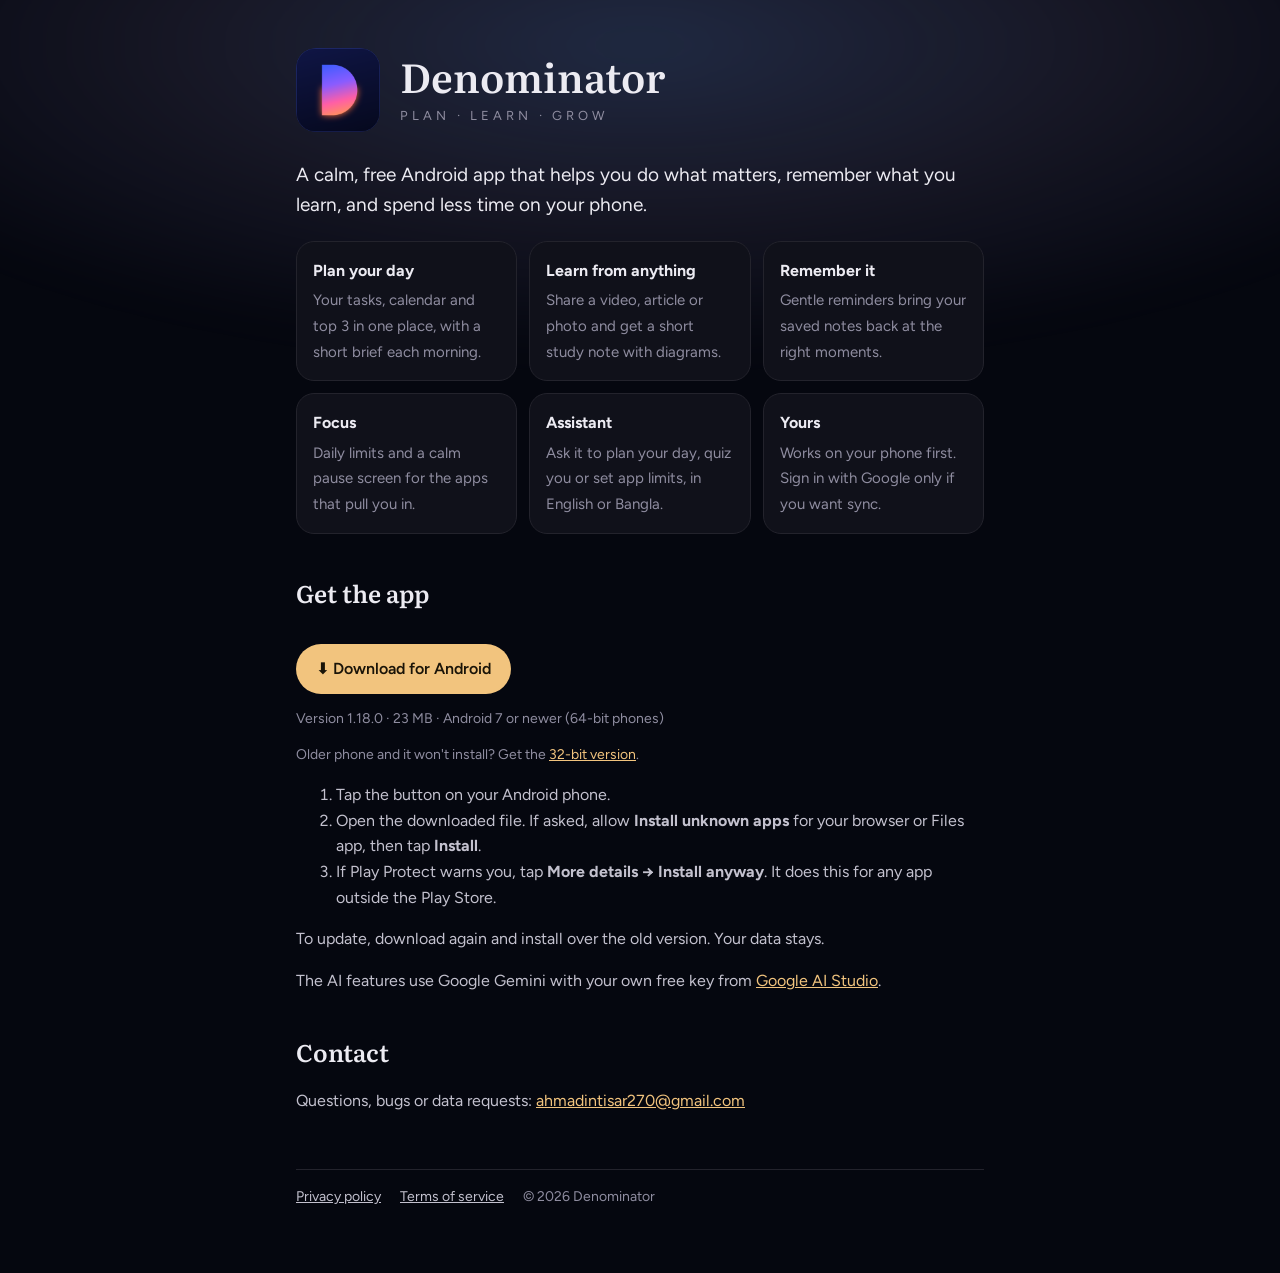
==== index.html @ ea75432d "Denominator 1.18.0: website, download and shared-note viewer Co-Authored-By: Claude Opus 5.5 <norepl" ====
<!doctype html>
<html lang="en">
<head>
  <meta charset="utf-8">
  <meta name="viewport" content="width=device-width, initial-scale=1">
  <title>Denominator: plan, learn, grow</title>
  <meta name="description" content="Denominator is a free Android app for planning your day, turning what you watch and read into study notes, and limiting distracting apps.">
  <link rel="icon" href="icon.png">
  <link rel="preconnect" href="https://fonts.googleapis.com">
  <link href="https://fonts.googleapis.com/css2?family=Figtree:wght@400;600&family=Literata:wght@600&display=swap" rel="stylesheet">
  <link rel="stylesheet" href="style.css">
</head>
<body>
  <div class="glow"></div>
  <main>
    <header class="hero">
      <img src="icon.png" alt="Denominator logo">
      <div>
        <h1>Denominator</h1>
        <div class="tag">PLAN · LEARN · GROW</div>
      </div>
    </header>

    <p class="lead">A calm, free Android app that helps you do what matters, remember what you learn, and spend less time on your phone.</p>

    <div class="grid">
      <div class="card"><b>Plan your day</b><span>Your tasks, calendar and top 3 in one place, with a short brief each morning.</span></div>
      <div class="card"><b>Learn from anything</b><span>Share a video, article or photo and get a short study note with diagrams.</span></div>
      <div class="card"><b>Remember it</b><span>Gentle reminders bring your saved notes back at the right moments.</span></div>
      <div class="card"><b>Focus</b><span>Daily limits and a calm pause screen for the apps that pull you in.</span></div>
      <div class="card"><b>Assistant</b><span>Ask it to plan your day, quiz you or set app limits, in English or Bangla.</span></div>
      <div class="card"><b>Yours</b><span>Works on your phone first. Sign in with Google only if you want sync.</span></div>
    </div>

    <h2>Get the app</h2>
    <a class="btn" href="download/Denominator.apk" download>⬇ Download for Android</a>
    <p class="small">Version 1.18.0 · 23 MB · Android 7 or newer (64-bit phones)</p>
    <p class="small">Older phone and it won't install? Get the <a href="download/Denominator-32bit.apk" download>32-bit version</a>.</p>
    <ol>
      <li>Tap the button on your Android phone.</li>
      <li>Open the downloaded file. If asked, allow <b>Install unknown apps</b> for your browser or Files app, then tap <b>Install</b>.</li>
      <li>If Play Protect warns you, tap <b>More details → Install anyway</b>. It does this for any app outside the Play Store.</li>
    </ol>
    <p>To update, download again and install over the old version. Your data stays.</p>
    <p>The AI features use Google Gemini with your own free key from <a href="https://aistudio.google.com/apikey">Google AI Studio</a>.</p>

    <h2>Contact</h2>
    <p>Questions, bugs or data requests: <a href="mailto:ahmadintisar270@gmail.com">ahmadintisar270@gmail.com</a></p>

    <footer>
      <a href="privacy.html">Privacy policy</a>
      <a href="terms.html">Terms of service</a>
      <span>© 2026 Denominator</span>
    </footer>
  </main>
</body>
</html>
---- style.css ----
:root {
  --bg: #05070f;
  --surface: #10111a;
  --text: #ecebf2;
  --soft: #c3c1ce;
  --muted: #8f8da0;
  --accent: #f2c47e;
  --moon: #b9a8f0;
  --line: #23232c;
}
* { box-sizing: border-box; }
html { -webkit-text-size-adjust: 100%; }
body {
  margin: 0;
  background: var(--bg);
  color: var(--text);
  font-family: "Figtree", system-ui, -apple-system, "Segoe UI", Roboto, sans-serif;
  line-height: 1.6;
}
.glow {
  position: fixed; inset: -30vh -20vw auto; height: 70vh; z-index: -1;
  background: radial-gradient(closest-side, rgba(127,166,248,.22), rgba(185,168,240,.10), transparent);
  filter: blur(20px);
}
main { max-width: 720px; margin: 0 auto; padding: 48px 16px 64px; }
header.hero { display: flex; gap: 20px; align-items: center; margin-bottom: 28px; }
header.hero img { width: 84px; height: 84px; border-radius: 20px; }
h1 { font-family: "Literata", Georgia, serif; font-weight: 600; font-size: 40px; line-height: 1.1; margin: 0; }
.tag { letter-spacing: .3em; color: var(--muted); font-size: 13px; margin-top: 8px; }
h2 { font-family: "Literata", Georgia, serif; font-weight: 600; font-size: 24px; margin: 40px 0 8px; }
h3 { font-size: 17px; margin: 24px 0 4px; }
p, li { color: var(--soft); }
a { color: var(--accent); }
.lead { font-size: 19px; color: var(--text); }
.grid { display: grid; grid-template-columns: repeat(auto-fit, minmax(200px, 1fr)); gap: 12px; margin-top: 20px; }
.card { background: var(--surface); border: 1px solid var(--line); border-radius: 18px; padding: 16px; }
.card b { color: var(--text); display: block; margin-bottom: 4px; }
.card span { color: var(--muted); font-size: 15px; }
.btn {
  display: inline-block; margin-top: 24px; padding: 12px 20px; border-radius: 999px;
  background: var(--accent); color: #1a1408; text-decoration: none; font-weight: 600;
}
footer { margin-top: 56px; padding-top: 16px; border-top: 1px solid var(--line); color: var(--muted); font-size: 14px; }
footer a { color: var(--soft); margin-right: 16px; }
.small { font-size: 14px; color: var(--muted); }
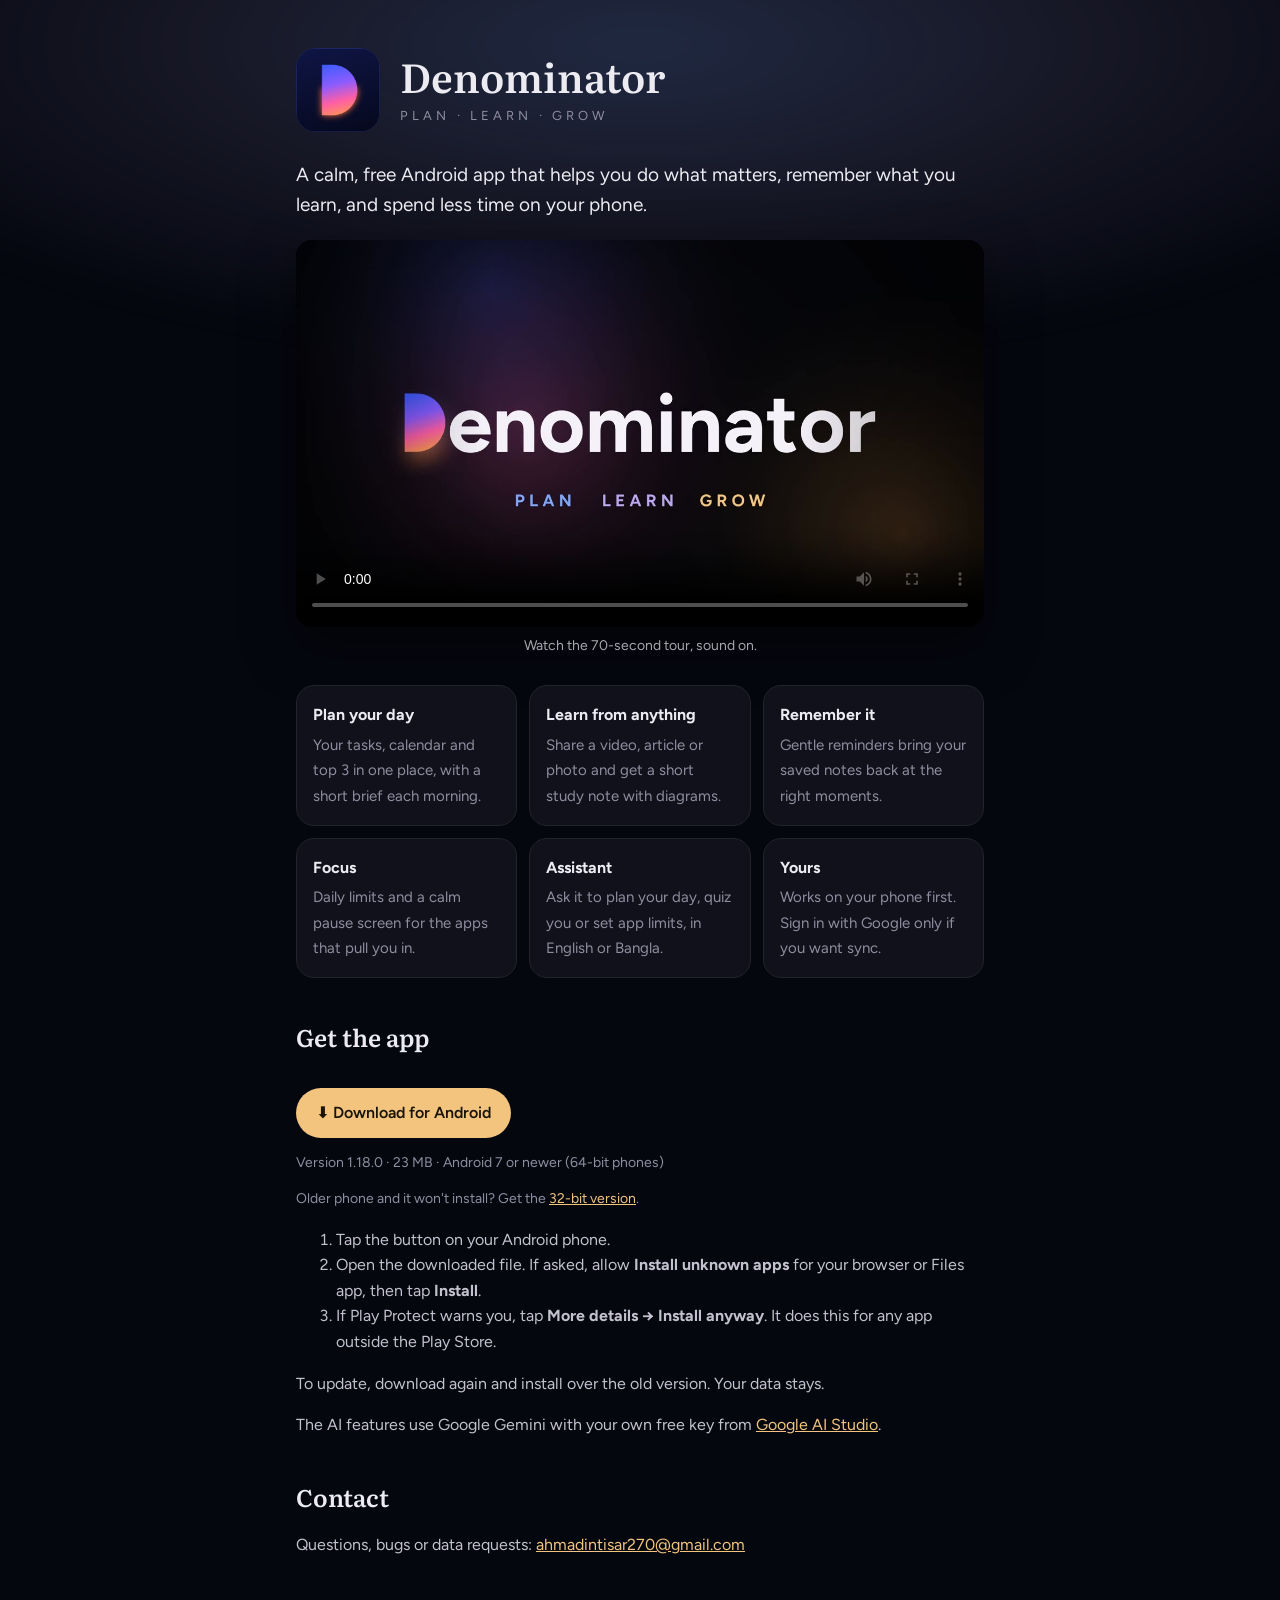
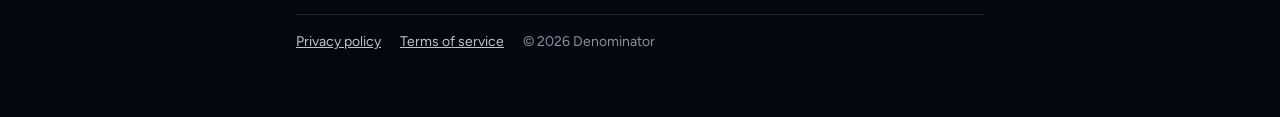
==== commit a1e1fef0: "Add the launch film to the homepage Co-Authored-By: Claude Opus 5.5 <noreply@anthropic.com> Claude-S" ====
--- a/index.html
+++ b/index.html
@@ -22,6 +22,14 @@
     </header>
 
     <p class="lead">A calm, free Android app that helps you do what matters, remember what you learn, and spend less time on your phone.</p>
+
+    <figure class="film">
+      <video controls playsinline preload="metadata" poster="media/launch-poster.jpg">
+        <source src="media/launch-film.mp4" type="video/mp4">
+        Your browser can't play this video. <a href="media/launch-film.mp4">Download it</a>.
+      </video>
+      <figcaption>Watch the 70-second tour, sound on.</figcaption>
+    </figure>
 
     <div class="grid">
       <div class="card"><b>Plan your day</b><span>Your tasks, calendar and top 3 in one place, with a short brief each morning.</span></div>
--- a/style.css
+++ b/style.css
@@ -43,3 +43,7 @@
 footer { margin-top: 56px; padding-top: 16px; border-top: 1px solid var(--line); color: var(--muted); font-size: 14px; }
 footer a { color: var(--soft); margin-right: 16px; }
 .small { font-size: 14px; color: var(--muted); }
+
+.film { margin: 0 0 28px; }
+.film video { display: block; width: 100%; aspect-ratio: 16 / 9; border-radius: 16px; background: #000; box-shadow: 0 20px 50px rgba(0,0,0,.5); }
+.film figcaption { margin-top: 8px; font-size: 14px; opacity: .7; text-align: center; }
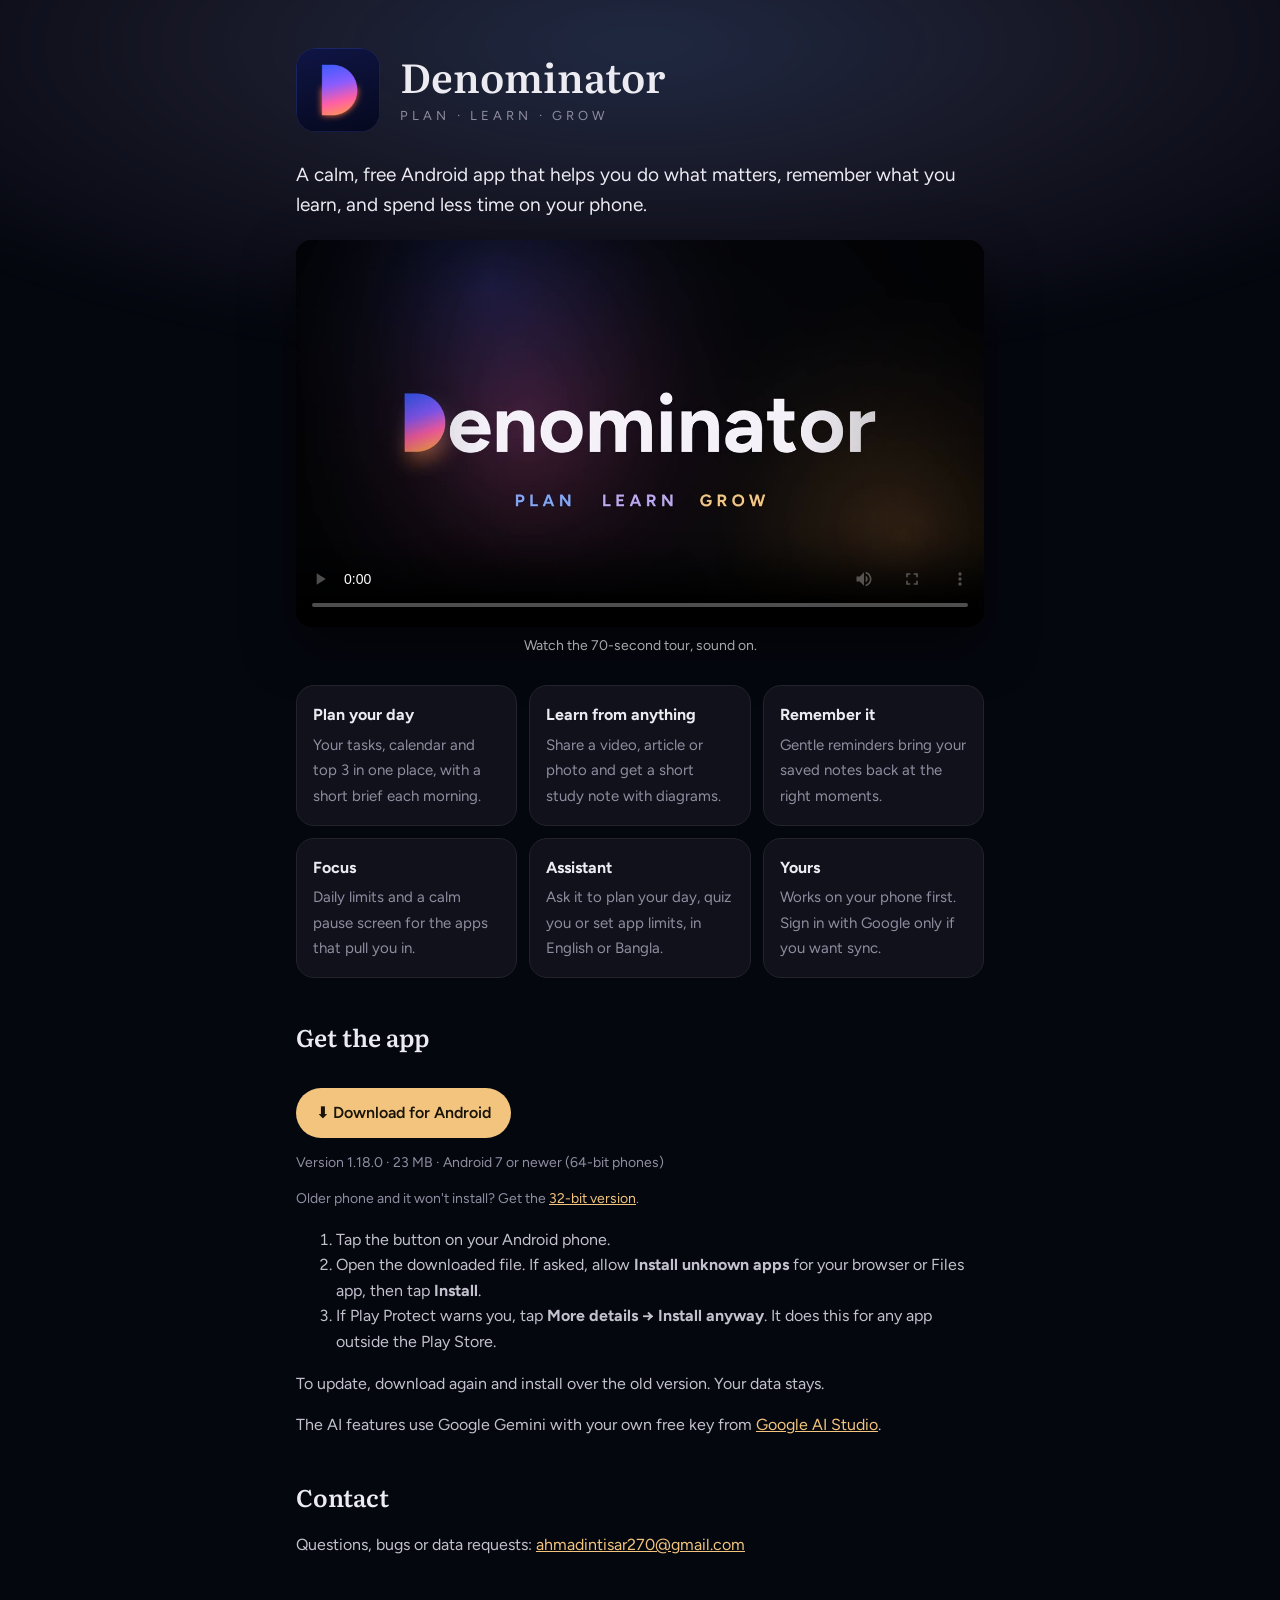
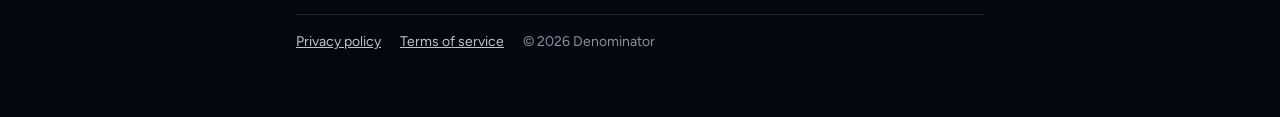
==== commit fde3144b: "Make the film fit the page on every browser Co-Authored-By: Claude Opus 5.5 <noreply@anthropic.com> " ====
--- a/index.html
+++ b/index.html
@@ -8,7 +8,7 @@
   <link rel="icon" href="icon.png">
   <link rel="preconnect" href="https://fonts.googleapis.com">
   <link href="https://fonts.googleapis.com/css2?family=Figtree:wght@400;600&family=Literata:wght@600&display=swap" rel="stylesheet">
-  <link rel="stylesheet" href="style.css">
+  <link rel="stylesheet" href="style.css?v=3">
 </head>
 <body>
   <div class="glow"></div>
@@ -24,7 +24,7 @@
     <p class="lead">A calm, free Android app that helps you do what matters, remember what you learn, and spend less time on your phone.</p>
 
     <figure class="film">
-      <video controls playsinline preload="metadata" poster="media/launch-poster.jpg">
+      <video controls playsinline preload="metadata" poster="media/launch-poster.jpg" style="width:100%;height:auto;border-radius:16px">
         <source src="media/launch-film.mp4" type="video/mp4">
         Your browser can't play this video. <a href="media/launch-film.mp4">Download it</a>.
       </video>
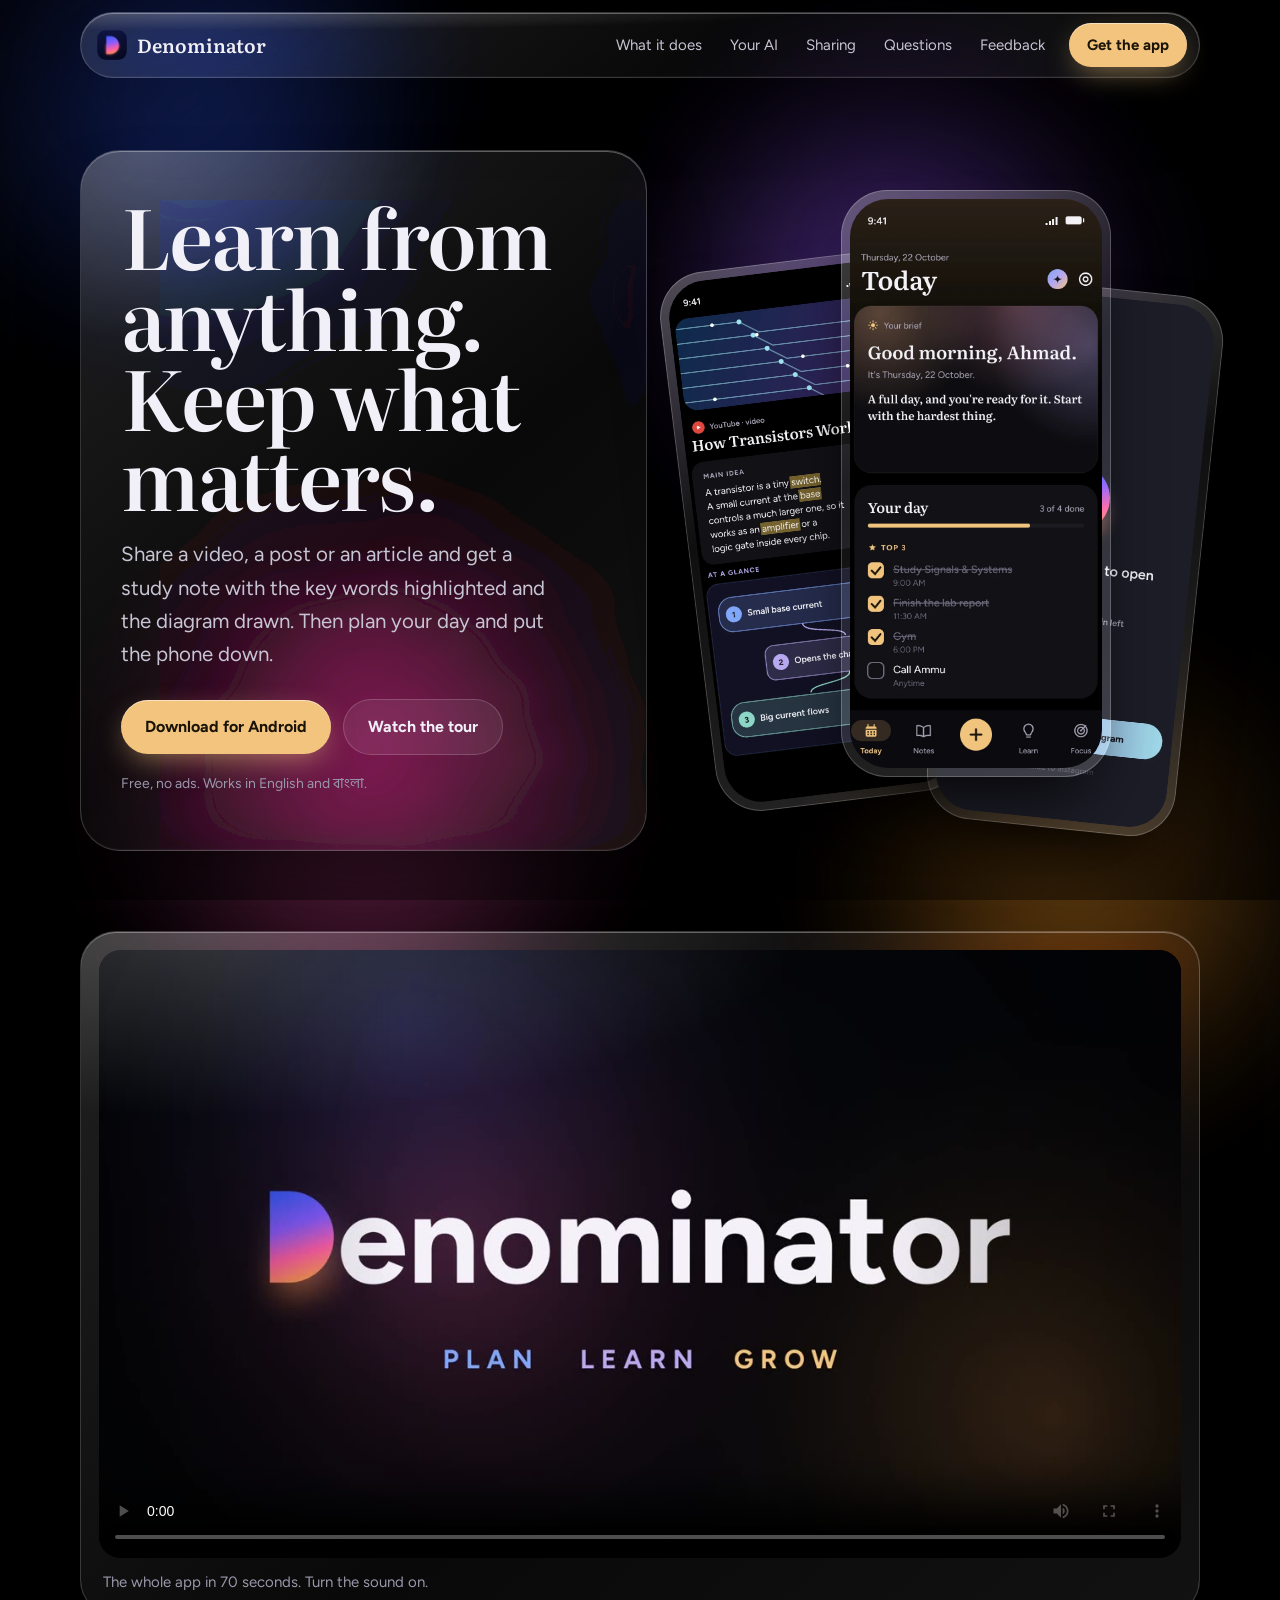
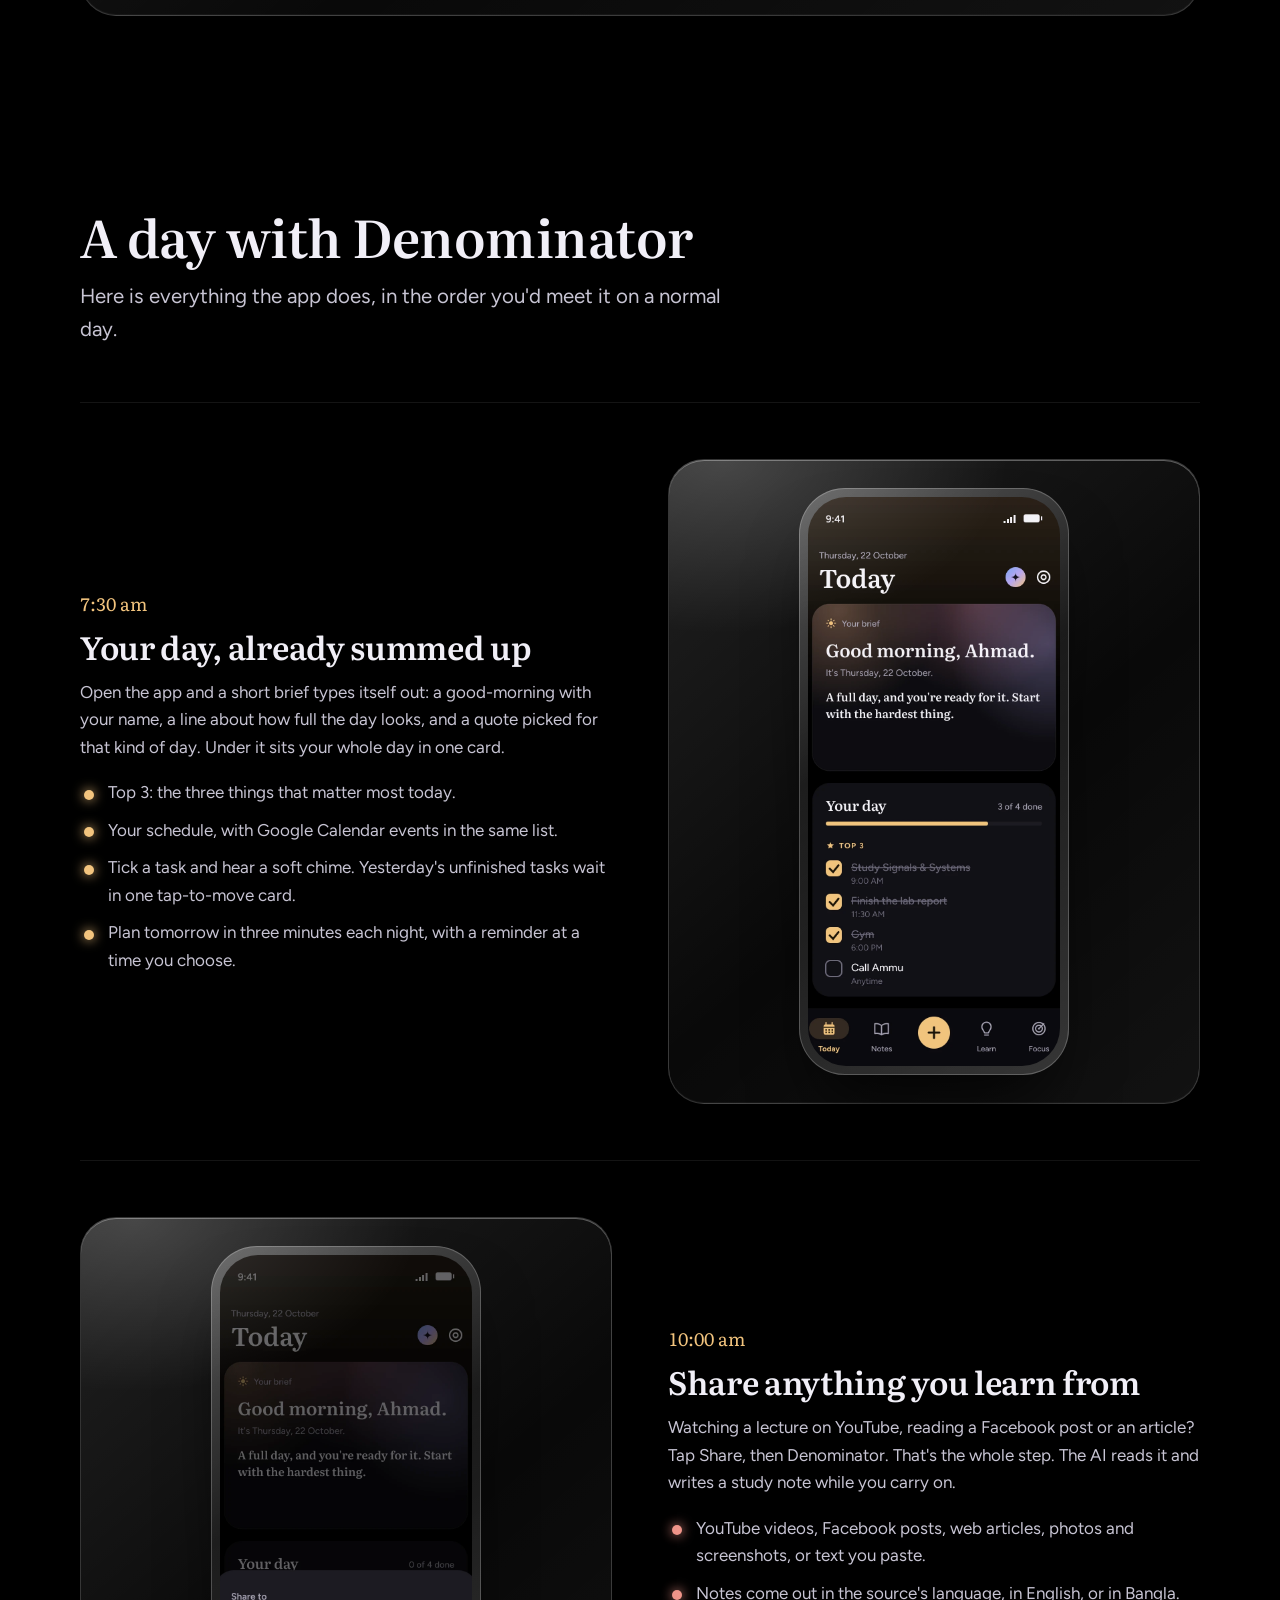
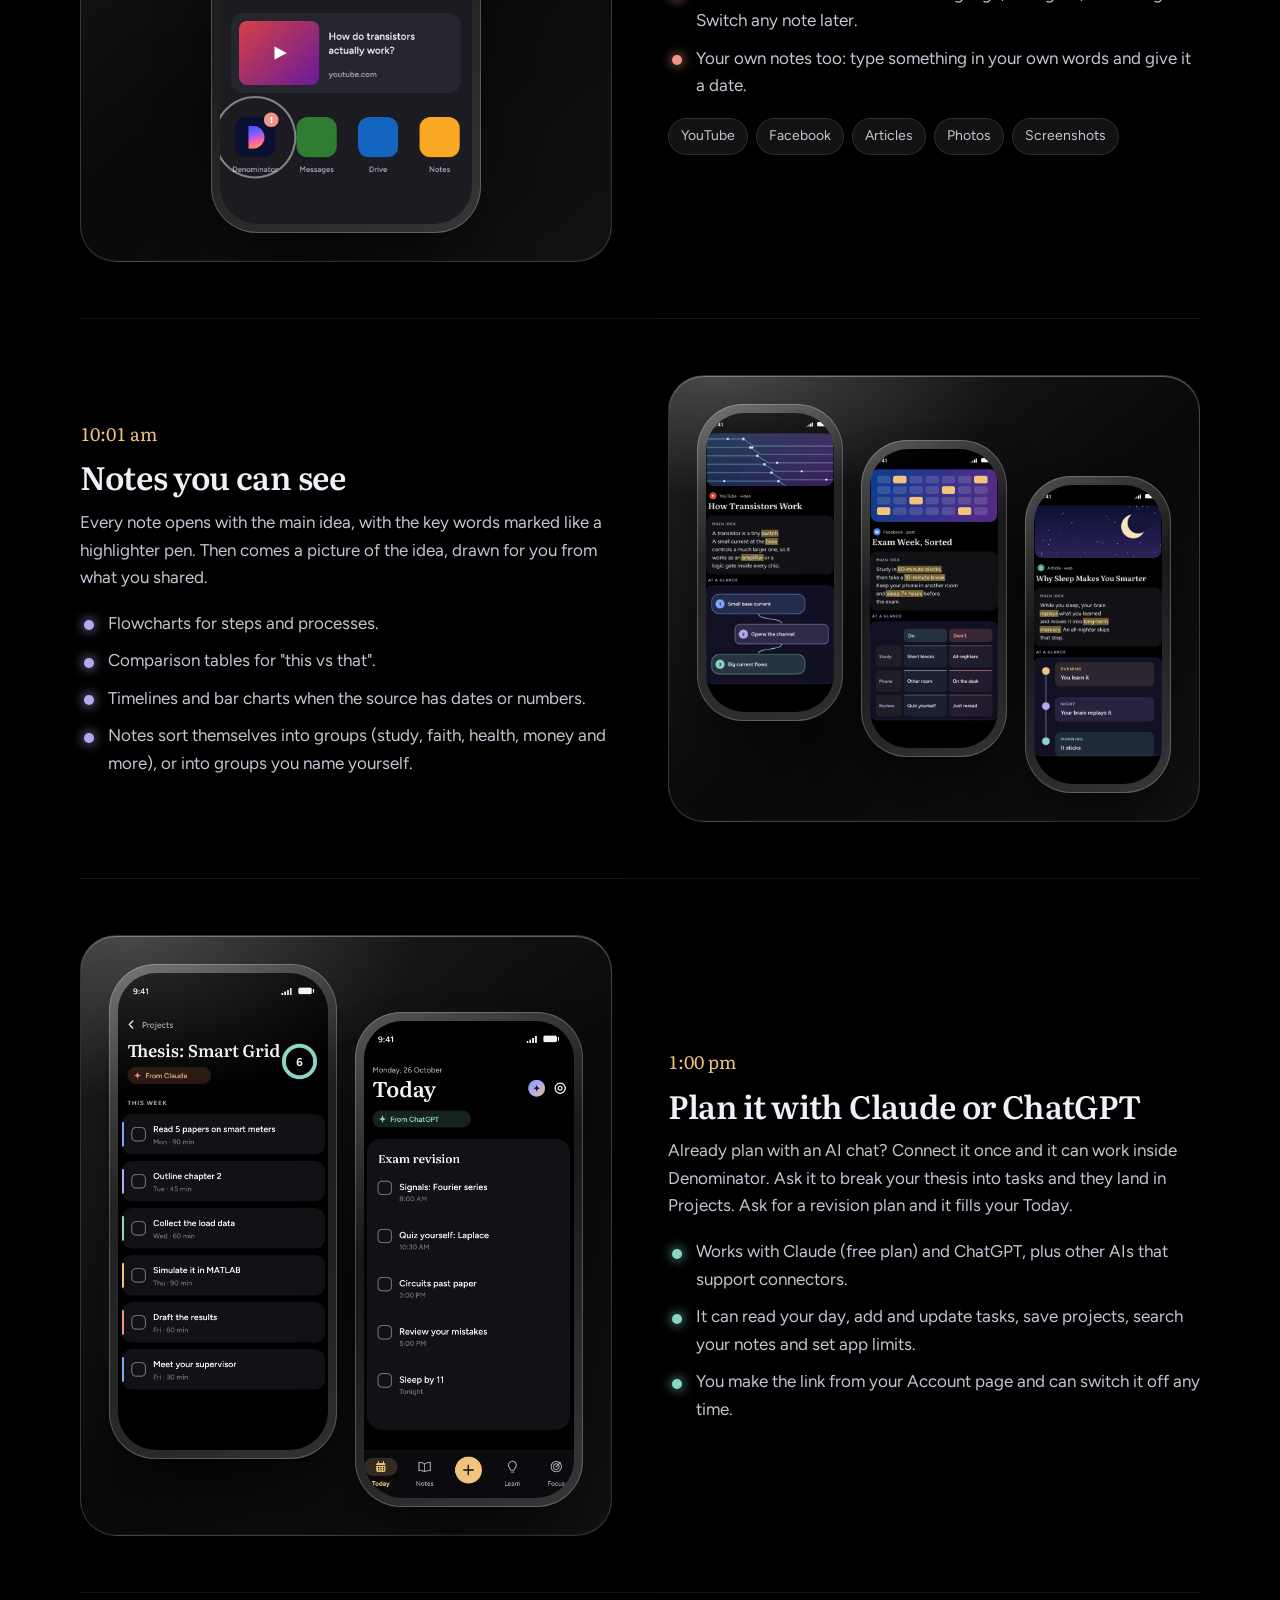
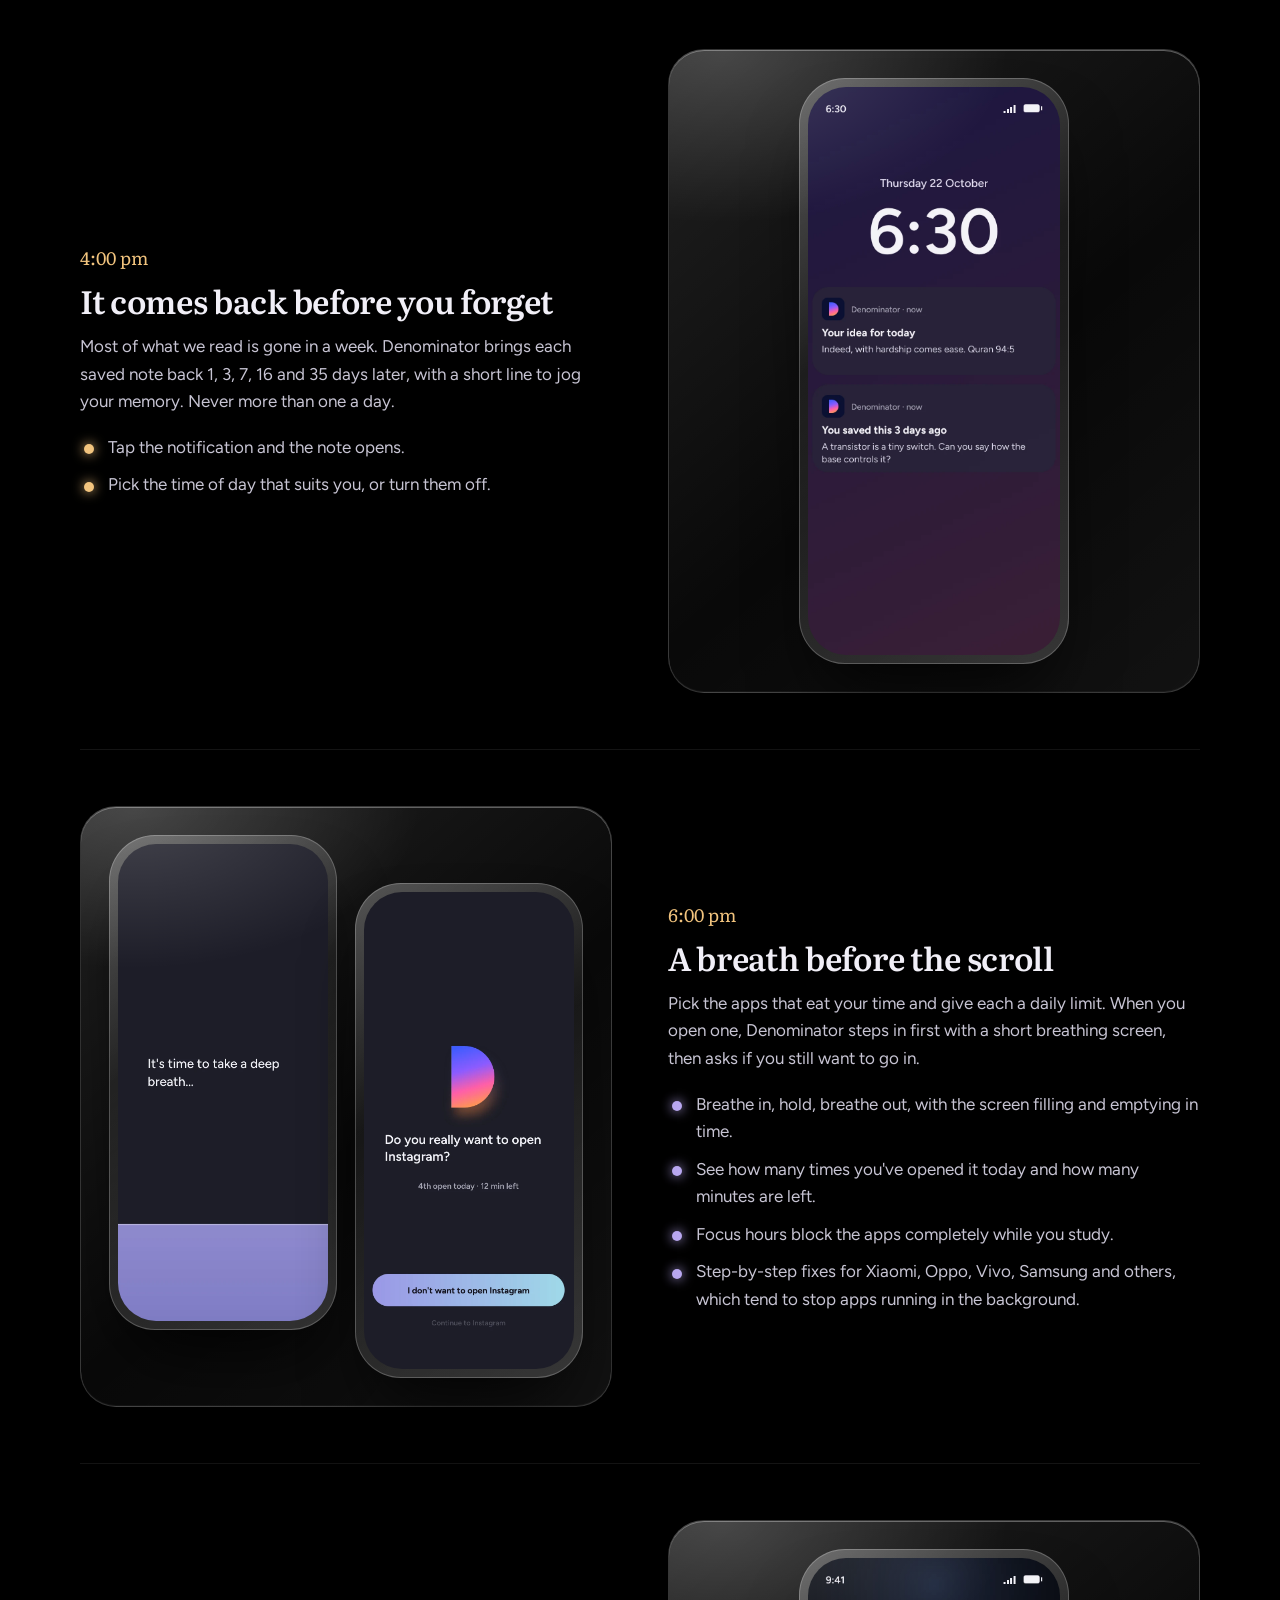
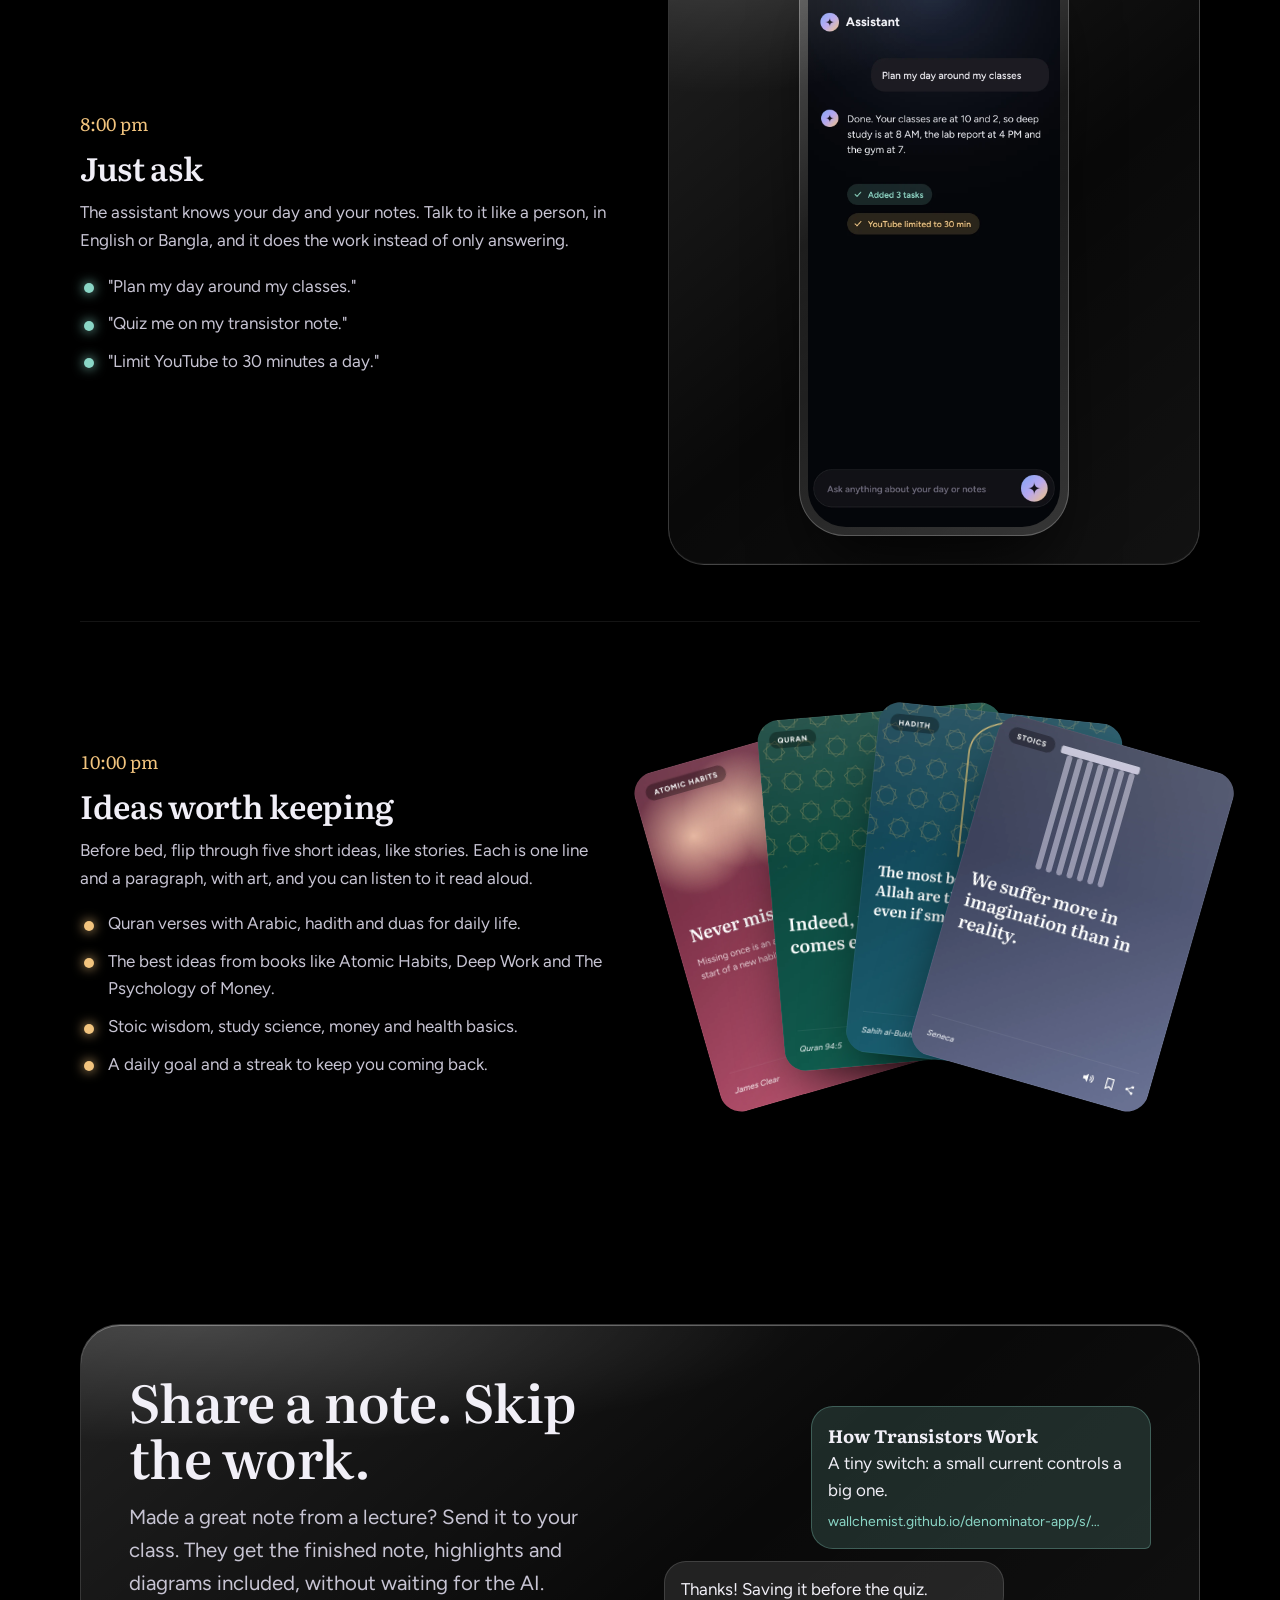
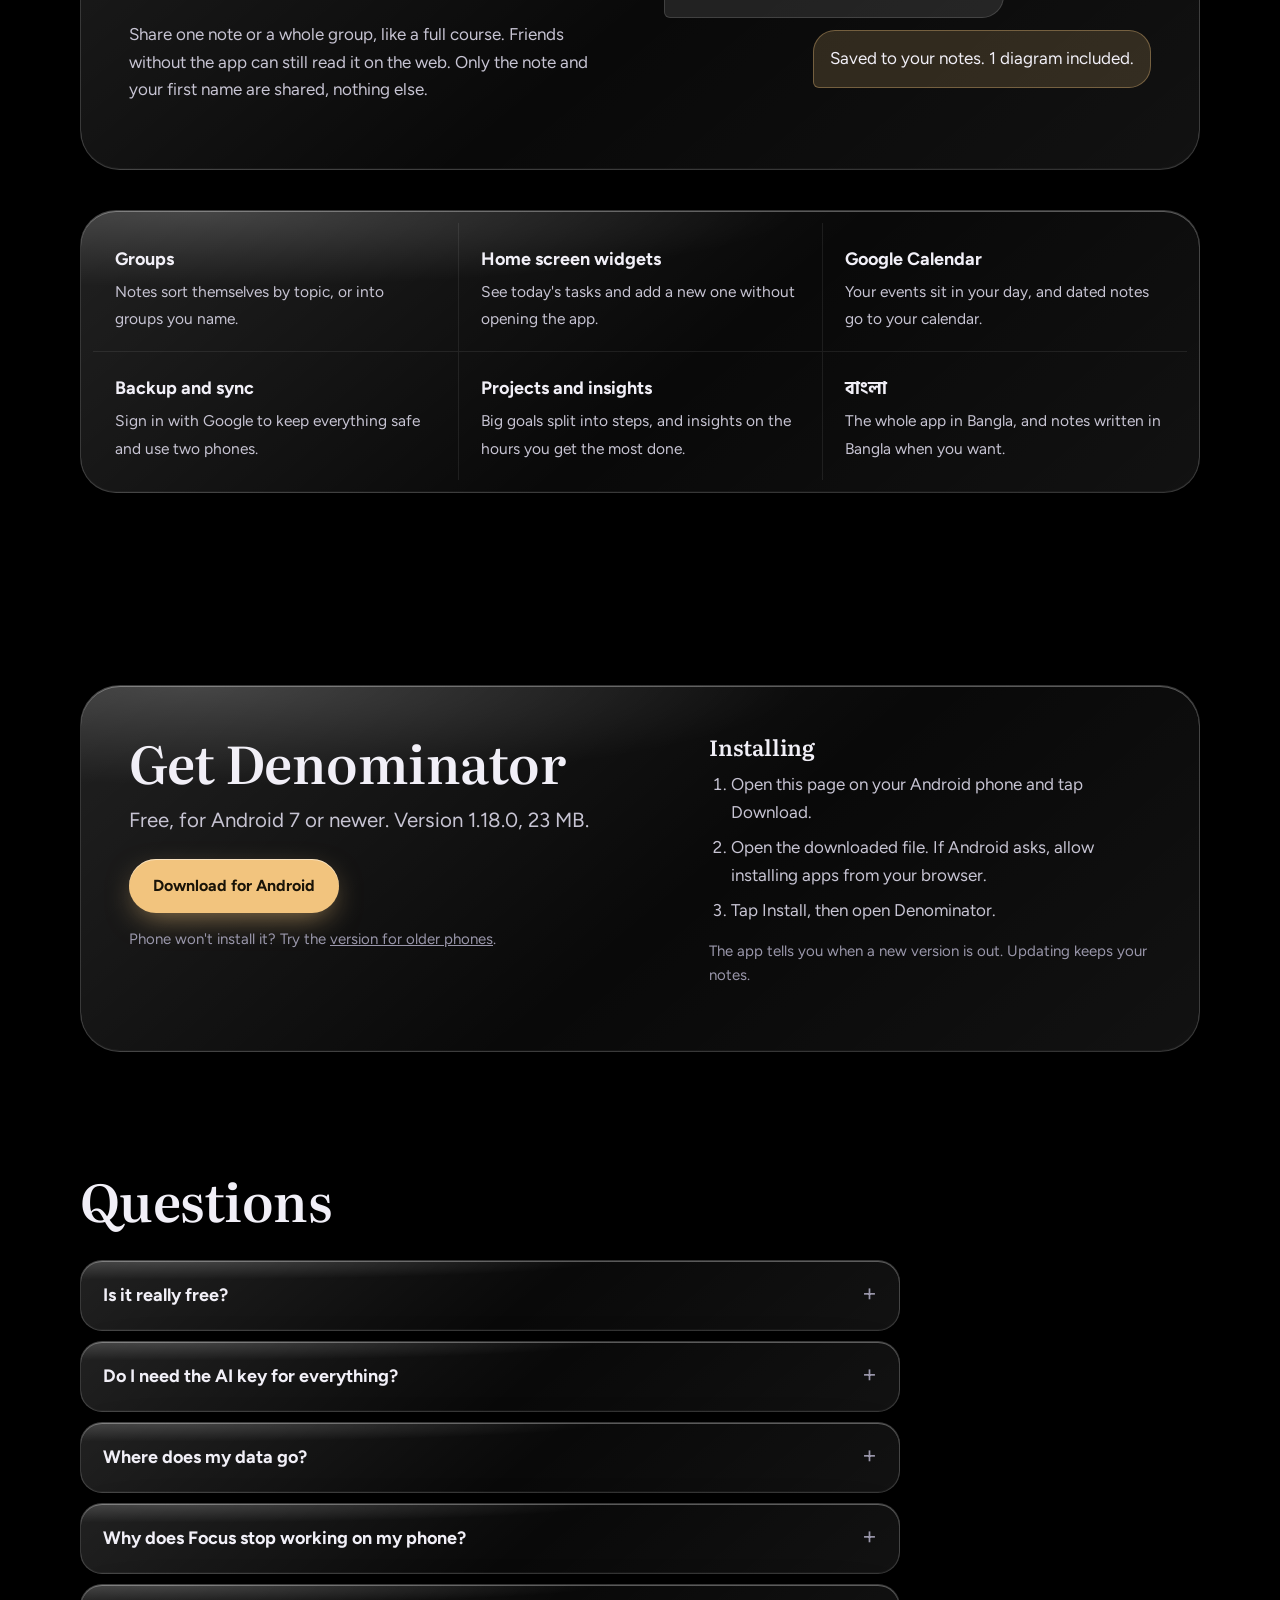
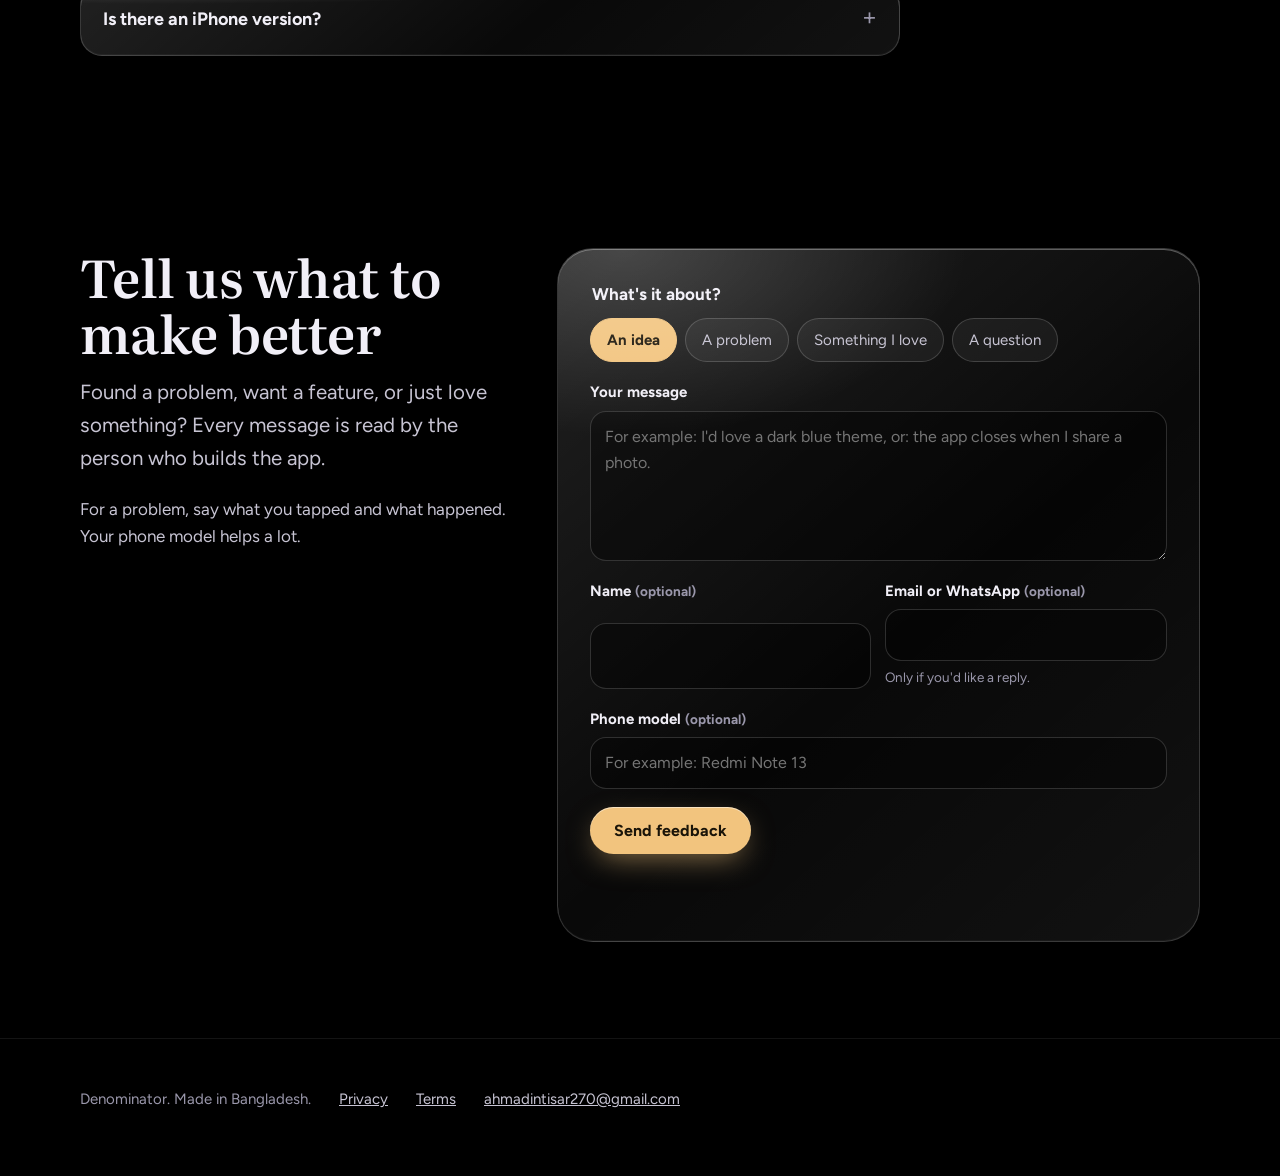
==== commit 2d2c60d6: "New website: liquid glass design, a day-by-day tour of every feature, and a feedback form Co-Authore" ====
--- a/index.html
+++ b/index.html
@@ -3,63 +3,347 @@
 <head>
   <meta charset="utf-8">
   <meta name="viewport" content="width=device-width, initial-scale=1">
-  <title>Denominator: plan, learn, grow</title>
-  <meta name="description" content="Denominator is a free Android app for planning your day, turning what you watch and read into study notes, and limiting distracting apps.">
+  <title>Denominator: learn from anything, plan your day, put the phone down</title>
+  <meta name="description" content="A free Android app. Share a video, post or article and get a study note with highlights and diagrams. Plan your day, get reminded before you forget, and limit the apps that eat your time.">
+  <meta property="og:title" content="Denominator">
+  <meta property="og:description" content="Learn from anything. Plan your day. Put the phone down. Free for Android.">
+  <meta property="og:image" content="https://wallchemist.github.io/denominator-app/media/launch-poster.jpg">
   <link rel="icon" href="icon.png">
   <link rel="preconnect" href="https://fonts.googleapis.com">
-  <link href="https://fonts.googleapis.com/css2?family=Figtree:wght@400;600&family=Literata:wght@600&display=swap" rel="stylesheet">
-  <link rel="stylesheet" href="style.css?v=3">
+  <link rel="preconnect" href="https://fonts.gstatic.com" crossorigin>
+  <link href="https://fonts.googleapis.com/css2?family=Figtree:wght@400;500;600;700&family=Literata:opsz,wght@7..72,500;7..72,600&family=Hind+Siliguri:wght@500;600&display=swap" rel="stylesheet">
+  <link rel="stylesheet" href="style.css?v=5">
 </head>
 <body>
-  <div class="glow"></div>
-  <main>
-    <header class="hero">
-      <img src="icon.png" alt="Denominator logo">
-      <div>
-        <h1>Denominator</h1>
-        <div class="tag">PLAN · LEARN · GROW</div>
-      </div>
-    </header>
-
-    <p class="lead">A calm, free Android app that helps you do what matters, remember what you learn, and spend less time on your phone.</p>
-
-    <figure class="film">
-      <video controls playsinline preload="metadata" poster="media/launch-poster.jpg" style="width:100%;height:auto;border-radius:16px">
-        <source src="media/launch-film.mp4" type="video/mp4">
-        Your browser can't play this video. <a href="media/launch-film.mp4">Download it</a>.
-      </video>
-      <figcaption>Watch the 70-second tour, sound on.</figcaption>
-    </figure>
-
-    <div class="grid">
-      <div class="card"><b>Plan your day</b><span>Your tasks, calendar and top 3 in one place, with a short brief each morning.</span></div>
-      <div class="card"><b>Learn from anything</b><span>Share a video, article or photo and get a short study note with diagrams.</span></div>
-      <div class="card"><b>Remember it</b><span>Gentle reminders bring your saved notes back at the right moments.</span></div>
-      <div class="card"><b>Focus</b><span>Daily limits and a calm pause screen for the apps that pull you in.</span></div>
-      <div class="card"><b>Assistant</b><span>Ask it to plan your day, quiz you or set app limits, in English or Bangla.</span></div>
-      <div class="card"><b>Yours</b><span>Works on your phone first. Sign in with Google only if you want sync.</span></div>
+  <div class="aurora" aria-hidden="true"><i></i><i></i><i></i><i></i></div>
+  <div class="grain" aria-hidden="true"></div>
+
+  <!-- Bends the light behind the hero glass (Chromium browsers; others get plain frosted glass). -->
+  <svg width="0" height="0" style="position:absolute" aria-hidden="true">
+    <filter id="refract" x="0" y="0" width="100%" height="100%">
+      <feTurbulence type="fractalNoise" baseFrequency="0.008 0.012" numOctaves="2" seed="7" result="n"/>
+      <feGaussianBlur in="n" stdDeviation="2" result="nb"/>
+      <feDisplacementMap in="SourceGraphic" in2="nb" scale="38" xChannelSelector="R" yChannelSelector="G"/>
+    </filter>
+  </svg>
+
+  <nav class="nav glass" aria-label="Main">
+    <a class="brand" href="#top"><img src="icon.png" alt="">Denominator</a>
+    <ul>
+      <li><a href="#day">What it does</a></li>
+      <li><a href="#ai">Your AI</a></li>
+      <li><a href="#share">Sharing</a></li>
+      <li><a href="#questions">Questions</a></li>
+      <li><a href="#feedback">Feedback</a></li>
+    </ul>
+    <a class="btn btn-candle" href="#get">Get the app</a>
+  </nav>
+
+  <main id="top">
+    <div class="wrap hero">
+      <div class="lens glass">
+        <h1>Learn from anything. Keep what matters.</h1>
+        <p class="lead">Share a video, a post or an article and get a study note with the key words highlighted and the diagram drawn. Then plan your day and put the phone down.</p>
+        <div class="actions">
+          <a class="btn btn-candle" href="download/Denominator.apk" download>Download for Android</a>
+          <a class="btn btn-glass" href="#film">Watch the tour</a>
+        </div>
+        <p class="meta">Free, no ads. Works in English and বাংলা.</p>
+      </div>
+      <div class="stack" aria-hidden="true">
+        <div class="phone"><img src="media/note-video.webp" alt=""></div>
+        <div class="phone"><img src="media/today.webp" alt=""></div>
+        <div class="phone"><img src="media/choice.webp" alt=""></div>
+      </div>
     </div>
 
-    <h2>Get the app</h2>
-    <a class="btn" href="download/Denominator.apk" download>⬇ Download for Android</a>
-    <p class="small">Version 1.18.0 · 23 MB · Android 7 or newer (64-bit phones)</p>
-    <p class="small">Older phone and it won't install? Get the <a href="download/Denominator-32bit.apk" download>32-bit version</a>.</p>
-    <ol>
-      <li>Tap the button on your Android phone.</li>
-      <li>Open the downloaded file. If asked, allow <b>Install unknown apps</b> for your browser or Files app, then tap <b>Install</b>.</li>
-      <li>If Play Protect warns you, tap <b>More details → Install anyway</b>. It does this for any app outside the Play Store.</li>
-    </ol>
-    <p>To update, download again and install over the old version. Your data stays.</p>
-    <p>The AI features use Google Gemini with your own free key from <a href="https://aistudio.google.com/apikey">Google AI Studio</a>.</p>
-
-    <h2>Contact</h2>
-    <p>Questions, bugs or data requests: <a href="mailto:ahmadintisar270@gmail.com">ahmadintisar270@gmail.com</a></p>
-
-    <footer>
-      <a href="privacy.html">Privacy policy</a>
-      <a href="terms.html">Terms of service</a>
-      <span>© 2026 Denominator</span>
-    </footer>
+    <section id="film" style="padding-top:40px">
+      <div class="wrap">
+        <figure class="film glass" style="margin:0">
+          <video controls playsinline preload="metadata" poster="media/launch-poster.jpg" style="width:100%;height:auto">
+            <source src="media/launch-film.mp4" type="video/mp4">
+            Your browser can't play this video. <a href="media/launch-film.mp4">Download it</a>.
+          </video>
+          <figcaption>The whole app in 70 seconds. Turn the sound on.</figcaption>
+        </figure>
+      </div>
+    </section>
+
+    <section id="day">
+      <div class="wrap">
+        <div class="day-intro read">
+          <h2>A day with Denominator</h2>
+          <p class="lead" style="margin-top:16px">Here is everything the app does, in the order you'd meet it on a normal day.</p>
+        </div>
+
+        <article class="moment">
+          <div class="read">
+            <div class="clock">7:30 am</div>
+            <h3>Your day, already summed up</h3>
+            <p class="soft">Open the app and a short brief types itself out: a good-morning with your name, a line about how full the day looks, and a quote picked for that kind of day. Under it sits your whole day in one card.</p>
+            <ul style="--dot: var(--candle)">
+              <li>Top 3: the three things that matter most today.</li>
+              <li>Your schedule, with Google Calendar events in the same list.</li>
+              <li>Tick a task and hear a soft chime. Yesterday's unfinished tasks wait in one tap-to-move card.</li>
+              <li>Plan tomorrow in three minutes each night, with a reminder at a time you choose.</li>
+            </ul>
+          </div>
+          <div class="shots glass"><div class="phone"><img src="media/today.webp" alt="The Today screen: a morning brief greeting Ahmad, and a Your day card with three ticked Top 3 tasks." loading="lazy"></div></div>
+        </article>
+
+        <article class="moment">
+          <div class="read">
+            <div class="clock">10:00 am</div>
+            <h3>Share anything you learn from</h3>
+            <p class="soft">Watching a lecture on YouTube, reading a Facebook post or an article? Tap Share, then Denominator. That's the whole step. The AI reads it and writes a study note while you carry on.</p>
+            <ul style="--dot: var(--rose)">
+              <li>YouTube videos, Facebook posts, web articles, photos and screenshots, or text you paste.</li>
+              <li>Notes come out in the source's language, in English, or in Bangla. Switch any note later.</li>
+              <li>Your own notes too: type something in your own words and give it a date.</li>
+            </ul>
+            <div class="chips"><span class="chip">YouTube</span><span class="chip">Facebook</span><span class="chip">Articles</span><span class="chip">Photos</span><span class="chip">Screenshots</span></div>
+          </div>
+          <div class="shots glass"><div class="phone"><img src="media/share.webp" alt="Android's share menu with a YouTube video about transistors, and Denominator as the first app to share to." loading="lazy"></div></div>
+        </article>
+
+        <article class="moment">
+          <div class="read">
+            <div class="clock">10:01 am</div>
+            <h3>Notes you can see</h3>
+            <p class="soft">Every note opens with the main idea, with the key words marked like a highlighter pen. Then comes a picture of the idea, drawn for you from what you shared.</p>
+            <ul style="--dot: var(--lavender)">
+              <li>Flowcharts for steps and processes.</li>
+              <li>Comparison tables for "this vs that".</li>
+              <li>Timelines and bar charts when the source has dates or numbers.</li>
+              <li>Notes sort themselves into groups (study, faith, health, money and more), or into groups you name yourself.</li>
+            </ul>
+          </div>
+          <div class="shots glass three">
+            <div class="phone"><img src="media/note-video.webp" alt="A note from a YouTube video with highlighted words and a three-step flowchart." loading="lazy"></div>
+            <div class="phone"><img src="media/note-post.webp" alt="A note from a Facebook post with a Do and Don't comparison table." loading="lazy"></div>
+            <div class="phone"><img src="media/note-article.webp" alt="A note from an article with an evening, night and morning timeline." loading="lazy"></div>
+          </div>
+        </article>
+
+        <article class="moment" id="ai">
+          <div class="read">
+            <div class="clock">1:00 pm</div>
+            <h3>Plan it with Claude or ChatGPT</h3>
+            <p class="soft">Already plan with an AI chat? Connect it once and it can work inside Denominator. Ask it to break your thesis into tasks and they land in Projects. Ask for a revision plan and it fills your Today.</p>
+            <ul style="--dot: var(--sea)">
+              <li>Works with Claude (free plan) and ChatGPT, plus other AIs that support connectors.</li>
+              <li>It can read your day, add and update tasks, save projects, search your notes and set app limits.</li>
+              <li>You make the link from your Account page and can switch it off any time.</li>
+            </ul>
+          </div>
+          <div class="shots glass two">
+            <div class="phone"><img src="media/project.webp" alt="A project called Thesis: Smart Grid with six tasks, marked From Claude." loading="lazy"></div>
+            <div class="phone"><img src="media/chatgpt.webp" alt="Today filled with an exam revision plan, marked From ChatGPT." loading="lazy"></div>
+          </div>
+        </article>
+
+        <article class="moment">
+          <div class="read">
+            <div class="clock">4:00 pm</div>
+            <h3>It comes back before you forget</h3>
+            <p class="soft">Most of what we read is gone in a week. Denominator brings each saved note back 1, 3, 7, 16 and 35 days later, with a short line to jog your memory. Never more than one a day.</p>
+            <ul style="--dot: var(--candle)">
+              <li>Tap the notification and the note opens.</li>
+              <li>Pick the time of day that suits you, or turn them off.</li>
+            </ul>
+          </div>
+          <div class="shots glass"><div class="phone"><img src="media/reminder.webp" alt="The lock screen at 6:30 with two Denominator notifications: You saved this 3 days ago, and Your idea for today." loading="lazy"></div></div>
+        </article>
+
+        <article class="moment">
+          <div class="read">
+            <div class="clock">6:00 pm</div>
+            <h3>A breath before the scroll</h3>
+            <p class="soft">Pick the apps that eat your time and give each a daily limit. When you open one, Denominator steps in first with a short breathing screen, then asks if you still want to go in.</p>
+            <ul style="--dot: var(--lavender)">
+              <li>Breathe in, hold, breathe out, with the screen filling and emptying in time.</li>
+              <li>See how many times you've opened it today and how many minutes are left.</li>
+              <li>Focus hours block the apps completely while you study.</li>
+              <li>Step-by-step fixes for Xiaomi, Oppo, Vivo, Samsung and others, which tend to stop apps running in the background.</li>
+            </ul>
+          </div>
+          <div class="shots glass two">
+            <div class="phone"><img src="media/breath.webp" alt="The pause screen asking you to take a deep breath while the screen fills with lavender." loading="lazy"></div>
+            <div class="phone"><img src="media/choice.webp" alt="After the breath: Do you really want to open Instagram? with a button saying I don't want to open Instagram." loading="lazy"></div>
+          </div>
+        </article>
+
+        <article class="moment">
+          <div class="read">
+            <div class="clock">8:00 pm</div>
+            <h3>Just ask</h3>
+            <p class="soft">The assistant knows your day and your notes. Talk to it like a person, in English or Bangla, and it does the work instead of only answering.</p>
+            <ul style="--dot: var(--sea)">
+              <li>"Plan my day around my classes."</li>
+              <li>"Quiz me on my transistor note."</li>
+              <li>"Limit YouTube to 30 minutes a day."</li>
+            </ul>
+          </div>
+          <div class="shots glass"><div class="phone"><img src="media/assistant.webp" alt="The assistant replying to Plan my day around my classes, with chips saying Added 3 tasks and YouTube limited to 30 min." loading="lazy"></div></div>
+        </article>
+
+        <article class="moment">
+          <div class="read">
+            <div class="clock">10:00 pm</div>
+            <h3>Ideas worth keeping</h3>
+            <p class="soft">Before bed, flip through five short ideas, like stories. Each is one line and a paragraph, with art, and you can listen to it read aloud.</p>
+            <ul style="--dot: var(--candle)">
+              <li>Quran verses with Arabic, hadith and duas for daily life.</li>
+              <li>The best ideas from books like Atomic Habits, Deep Work and The Psychology of Money.</li>
+              <li>Stoic wisdom, study science, money and health basics.</li>
+              <li>A daily goal and a streak to keep you coming back.</li>
+            </ul>
+          </div>
+          <div class="fan" aria-label="Four idea cards: a Quran verse, an Atomic Habits idea, a hadith and a Seneca quote.">
+            <img src="media/idea-1.webp" alt="" loading="lazy">
+            <img src="media/idea-0.webp" alt="" loading="lazy">
+            <img src="media/idea-2.webp" alt="" loading="lazy">
+            <img src="media/idea-3.webp" alt="" loading="lazy">
+          </div>
+        </article>
+      </div>
+    </section>
+
+    <section id="share" style="padding-top:24px">
+      <div class="wrap">
+        <div class="share glass">
+          <div class="read">
+            <h2>Share a note. Skip the work.</h2>
+            <p class="lead" style="margin-top:16px">Made a great note from a lecture? Send it to your class. They get the finished note, highlights and diagrams included, without waiting for the AI.</p>
+            <p class="soft">Share one note or a whole group, like a full course. Friends without the app can still read it on the web. Only the note and your first name are shared, nothing else.</p>
+          </div>
+          <div class="thread" aria-label="Example of a shared note in a chat">
+            <div class="bubble me"><b>How Transistors Work</b>A tiny switch: a small current controls a big one.<span class="link">wallchemist.github.io/denominator-app/s/…</span></div>
+            <div class="bubble">Thanks! Saving it before the quiz.</div>
+            <div class="bubble saved">Saved to your notes. 1 diagram included.</div>
+          </div>
+        </div>
+
+        <div class="extras glass">
+          <div><b>Groups</b><span>Notes sort themselves by topic, or into groups you name.</span></div>
+          <div><b>Home screen widgets</b><span>See today's tasks and add a new one without opening the app.</span></div>
+          <div><b>Google Calendar</b><span>Your events sit in your day, and dated notes go to your calendar.</span></div>
+          <div><b>Backup and sync</b><span>Sign in with Google to keep everything safe and use two phones.</span></div>
+          <div><b>Projects and insights</b><span>Big goals split into steps, and insights on the hours you get the most done.</span></div>
+          <div><b>বাংলা</b><span>The whole app in Bangla, and notes written in Bangla when you want.</span></div>
+        </div>
+      </div>
+    </section>
+
+    <section id="get">
+      <div class="wrap">
+        <div class="get glass">
+          <div>
+            <h2>Get Denominator</h2>
+            <p class="lead" style="margin-top:14px">Free, for Android 7 or newer. Version 1.18.0, 23 MB.</p>
+            <div class="actions" style="margin-top:22px">
+              <a class="btn btn-candle" href="download/Denominator.apk" download>Download for Android</a>
+            </div>
+            <p class="small">Phone won't install it? Try the <a href="download/Denominator-32bit.apk" download>version for older phones</a>.</p>
+          </div>
+          <div>
+            <h3 style="font-size:22px;margin-bottom:12px">Installing</h3>
+            <ol>
+              <li>Open this page on your Android phone and tap Download.</li>
+              <li>Open the downloaded file. If Android asks, allow installing apps from your browser.</li>
+              <li>Tap Install, then open Denominator.</li>
+            </ol>
+            <p class="small">The app tells you when a new version is out. Updating keeps your notes.</p>
+          </div>
+        </div>
+      </div>
+    </section>
+
+    <section id="questions" style="padding-top:24px">
+      <div class="wrap">
+        <h2>Questions</h2>
+        <div class="faq">
+          <details class="glass"><summary>Is it really free?</summary><p>Yes. No ads, no subscription. The AI notes use Google Gemini with a free key you get in a minute. The app walks you through it.</p></details>
+          <details class="glass"><summary>Do I need the AI key for everything?</summary><p>No. Tasks, the brief, Focus, reminders, the Learn feed and saving shared notes all work without it. You only need it for making new notes and for the assistant.</p></details>
+          <details class="glass"><summary>Where does my data go?</summary><p>It stays on your phone. If you sign in with Google, your tasks and notes are backed up to your own account so you don't lose them. When you make a note, what you shared is sent to Google Gemini to write it. Read the <a href="privacy.html">privacy policy</a>.</p></details>
+          <details class="glass"><summary>Why does Focus stop working on my phone?</summary><p>Some phones close apps in the background to save battery. Denominator notices when this happens and shows the exact setting to change for your phone brand.</p></details>
+          <details class="glass"><summary>Is there an iPhone version?</summary><p>Not yet. Denominator is Android only for now.</p></details>
+        </div>
+      </div>
+    </section>
+
+    <section id="feedback">
+      <div class="wrap feedback">
+        <div class="read">
+          <h2>Tell us what to make better</h2>
+          <p class="lead" style="margin-top:16px">Found a problem, want a feature, or just love something? Every message is read by the person who builds the app.</p>
+          <p class="soft">For a problem, say what you tapped and what happened. Your phone model helps a lot.</p>
+        </div>
+        <form class="form glass" id="fb" novalidate>
+          <fieldset class="kinds">
+            <legend>What's it about?</legend>
+            <label><input type="radio" name="kind" value="idea" checked><span>An idea</span></label>
+            <label><input type="radio" name="kind" value="problem"><span>A problem</span></label>
+            <label><input type="radio" name="kind" value="love"><span>Something I love</span></label>
+            <label><input type="radio" name="kind" value="question"><span>A question</span></label>
+          </fieldset>
+          <div class="field">
+            <label for="fb-msg">Your message</label>
+            <textarea id="fb-msg" name="message" maxlength="3000" required placeholder="For example: I'd love a dark blue theme, or: the app closes when I share a photo."></textarea>
+          </div>
+          <div class="row">
+            <div class="field"><label for="fb-name">Name <small>(optional)</small></label><input id="fb-name" name="name" maxlength="80" autocomplete="name"></div>
+            <div class="field"><label for="fb-contact">Email or WhatsApp <small>(optional)</small></label><input id="fb-contact" name="contact" maxlength="120" autocomplete="email"><small>Only if you'd like a reply.</small></div>
+          </div>
+          <div class="field"><label for="fb-phone">Phone model <small>(optional)</small></label><input id="fb-phone" name="phone_model" maxlength="80" placeholder="For example: Redmi Note 13"></div>
+          <input class="hp" type="text" name="website" tabindex="-1" autocomplete="off" aria-hidden="true">
+          <div class="actions"><button class="btn btn-candle" type="submit" id="fb-send">Send feedback</button></div>
+          <p class="status" id="fb-status" role="status" aria-live="polite"></p>
+        </form>
+      </div>
+    </section>
   </main>
+
+  <footer>
+    <div class="wrap">
+      <span>Denominator. Made in Bangladesh.</span>
+      <a href="privacy.html">Privacy</a>
+      <a href="terms.html">Terms</a>
+      <a href="mailto:ahmadintisar270@gmail.com">ahmadintisar270@gmail.com</a>
+    </div>
+  </footer>
+
+  <script>
+  // Feedback goes straight into the app's Supabase "feedback" table.
+  // The public key below can only add feedback; it can't read anything.
+  (function () {
+    const SB = 'https://pidfsvffhpdfxwbswrgx.supabase.co';
+    const KEY = 'sb_publishable_IcRgAvxF61tFRFq1cVuGUg_4HKJJv-t';
+    const form = document.getElementById('fb'), status = document.getElementById('fb-status'), send = document.getElementById('fb-send');
+    const say = (text, cls) => { status.textContent = text; status.className = 'status ' + (cls || ''); };
+    form.addEventListener('submit', async (e) => {
+      e.preventDefault();
+      const f = new FormData(form);
+      if (f.get('website')) return; // a bot filled the hidden field
+      const message = String(f.get('message') || '').trim();
+      if (message.length < 5) { say('Write a little more so we can understand it.', 'err'); form.message.focus(); return; }
+      const opt = k => { const v = String(f.get(k) || '').trim(); return v || null; };
+      send.disabled = true; say('Sending…');
+      try {
+        const r = await fetch(SB + '/rest/v1/feedback', {
+          method: 'POST',
+          headers: { apikey: KEY, Authorization: 'Bearer ' + KEY, 'Content-Type': 'application/json', Prefer: 'return=minimal' },
+          body: JSON.stringify({ kind: f.get('kind'), message, name: opt('name'), contact: opt('contact'), phone_model: opt('phone_model') }),
+        });
+        if (!r.ok) throw new Error(r.status);
+        form.reset(); say('Sent. Thank you, it really helps.', 'ok');
+      } catch (err) {
+        const mail = 'mailto:ahmadintisar270@gmail.com?subject=' + encodeURIComponent('Denominator feedback') + '&body=' + encodeURIComponent(message);
+        status.className = 'status err';
+        status.innerHTML = 'Couldn\'t send it right now. <a href="' + mail + '">Email it instead</a>, your message is already filled in.';
+      } finally { send.disabled = false; }
+    });
+  })();
+  </script>
 </body>
 </html>
--- a/style.css
+++ b/style.css
@@ -1,49 +1,208 @@
+/* Denominator website. One idea: the app's own D-gradient light, seen through glass.
+   Colors come from the app (ink black, candlelight, sea, lavender); type is the
+   app's own pair: Literata for headings, Figtree for reading. */
 :root {
-  --bg: #05070f;
-  --surface: #10111a;
-  --text: #ecebf2;
-  --soft: #c3c1ce;
-  --muted: #8f8da0;
-  --accent: #f2c47e;
-  --moon: #b9a8f0;
-  --line: #23232c;
+  --ink: #000;
+  --text: #F1EFF7;
+  --soft: #C7C4D3;
+  --muted: #9A97AB;
+  --candle: #F2C47E;
+  --sea: #8AD6C6;
+  --lavender: #B9A8F0;
+  --rose: #F0958A;
+  --d1: #3D5CFF; --d2: #8C5CFF; --d3: #FF5FA8; --d4: #FFA046;
+  --glass: linear-gradient(140deg, rgba(255,255,255,.13), rgba(255,255,255,.035) 55%, rgba(255,255,255,.07));
+  --edge: rgba(255,255,255,.17);
+  --serif: "Literata", Georgia, serif;
+  --sans: "Figtree", "Hind Siliguri", system-ui, sans-serif;
+  color-scheme: dark;
 }
 * { box-sizing: border-box; }
-html { -webkit-text-size-adjust: 100%; }
-body {
-  margin: 0;
-  background: var(--bg);
-  color: var(--text);
-  font-family: "Figtree", system-ui, -apple-system, "Segoe UI", Roboto, sans-serif;
-  line-height: 1.6;
-}
-.glow {
-  position: fixed; inset: -30vh -20vw auto; height: 70vh; z-index: -1;
-  background: radial-gradient(closest-side, rgba(127,166,248,.22), rgba(185,168,240,.10), transparent);
-  filter: blur(20px);
-}
-main { max-width: 720px; margin: 0 auto; padding: 48px 16px 64px; }
-header.hero { display: flex; gap: 20px; align-items: center; margin-bottom: 28px; }
-header.hero img { width: 84px; height: 84px; border-radius: 20px; }
-h1 { font-family: "Literata", Georgia, serif; font-weight: 600; font-size: 40px; line-height: 1.1; margin: 0; }
-.tag { letter-spacing: .3em; color: var(--muted); font-size: 13px; margin-top: 8px; }
-h2 { font-family: "Literata", Georgia, serif; font-weight: 600; font-size: 24px; margin: 40px 0 8px; }
-h3 { font-size: 17px; margin: 24px 0 4px; }
-p, li { color: var(--soft); }
-a { color: var(--accent); }
-.lead { font-size: 19px; color: var(--text); }
-.grid { display: grid; grid-template-columns: repeat(auto-fit, minmax(200px, 1fr)); gap: 12px; margin-top: 20px; }
-.card { background: var(--surface); border: 1px solid var(--line); border-radius: 18px; padding: 16px; }
-.card b { color: var(--text); display: block; margin-bottom: 4px; }
-.card span { color: var(--muted); font-size: 15px; }
-.btn {
-  display: inline-block; margin-top: 24px; padding: 12px 20px; border-radius: 999px;
-  background: var(--accent); color: #1a1408; text-decoration: none; font-weight: 600;
-}
-footer { margin-top: 56px; padding-top: 16px; border-top: 1px solid var(--line); color: var(--muted); font-size: 14px; }
-footer a { color: var(--soft); margin-right: 16px; }
+html { scroll-behavior: smooth; overflow-x: clip; }
+body { margin: 0; background: var(--ink); color: var(--text); font: 17px/1.62 var(--sans); -webkit-font-smoothing: antialiased; overflow-x: hidden; }
+img, video { max-width: 100%; display: block; }
+a { color: inherit; }
+:focus-visible { outline: 2px solid var(--candle); outline-offset: 3px; border-radius: 8px; }
+
+/* ---------- the light behind the glass ---------- */
+.aurora { position: fixed; inset: -20vmax; z-index: -1; pointer-events: none; filter: blur(60px) saturate(130%); opacity: .55; }
+.aurora i { position: absolute; width: 46vmax; height: 46vmax; border-radius: 50%; mix-blend-mode: screen; animation: drift 38s ease-in-out infinite alternate; }
+.aurora i:nth-child(1) { background: radial-gradient(circle, var(--d1), transparent 65%); left: 8%; top: 4%; }
+.aurora i:nth-child(2) { background: radial-gradient(circle, var(--d2), transparent 65%); left: 48%; top: 18%; animation-delay: -12s; }
+.aurora i:nth-child(3) { background: radial-gradient(circle, var(--d3), transparent 65%); left: 18%; top: 52%; animation-delay: -24s; }
+.aurora i:nth-child(4) { background: radial-gradient(circle, var(--d4), transparent 62%); left: 58%; top: 60%; animation-delay: -6s; opacity: .8; }
+@keyframes drift { to { transform: translate(9vmax, -7vmax) scale(1.15); } }
+.grain { position: fixed; inset: 0; z-index: -1; pointer-events: none; background: radial-gradient(ellipse at center, rgba(0,0,0,0) 30%, rgba(0,0,0,.55) 100%); }
+
+/* ---------- glass ---------- */
+.glass {
+  position: relative; background: var(--glass);
+  -webkit-backdrop-filter: blur(22px) saturate(170%); backdrop-filter: blur(22px) saturate(170%);
+  border: 1px solid var(--edge); border-radius: 30px;
+  box-shadow: inset 0 1px 0 rgba(255,255,255,.32), inset 0 -1px 0 rgba(255,255,255,.04), 0 40px 80px -30px rgba(0,0,0,.7);
+}
+.glass::before { /* the curved highlight a real sheet of glass catches */
+  content: ""; position: absolute; inset: 0; border-radius: inherit; pointer-events: none;
+  background: radial-gradient(120% 60% at 10% 0%, rgba(255,255,255,.18), transparent 45%);
+}
+
+/* ---------- layout ---------- */
+.wrap { width: min(1120px, 100% - 32px); margin-inline: auto; }
+.read { max-width: 60ch; }
+section { padding: 96px 0; }
+h1, h2, h3 { font-family: var(--serif); font-weight: 600; margin: 0; letter-spacing: -.01em; }
+h2 { font-size: clamp(32px, 4.6vw, 52px); line-height: 1.08; }
+h3 { font-size: clamp(24px, 2.6vw, 32px); line-height: 1.15; }
+p { margin: 0 0 1em; }
+.lead { font-size: clamp(18px, 1.6vw, 21px); color: var(--soft); }
+.soft { color: var(--soft); } .muted { color: var(--muted); }
+
+/* ---------- nav ---------- */
+.nav { position: sticky; top: 12px; z-index: 10; margin: 12px auto 0; width: min(1120px, 100% - 24px); padding: 10px 12px 10px 16px; border-radius: 999px; display: flex; align-items: center; gap: 12px; }
+.nav .brand { display: flex; align-items: center; gap: 10px; text-decoration: none; font-family: var(--serif); font-weight: 600; font-size: 19px; }
+.nav .brand img { width: 30px; height: 30px; border-radius: 9px; }
+.nav ul { display: flex; gap: 4px; list-style: none; margin: 0 0 0 auto; padding: 0; }
+.nav ul a { text-decoration: none; color: var(--soft); font-size: 15px; padding: 8px 12px; border-radius: 999px; }
+.nav ul a:hover { color: var(--text); background: rgba(255,255,255,.08); }
+.btn { display: inline-flex; align-items: center; justify-content: center; gap: 10px; text-decoration: none; font-weight: 700; font-size: 16px; border-radius: 999px; padding: 14px 24px; border: 0; cursor: pointer; font-family: var(--sans); }
+.btn-candle { background: var(--candle); color: #1A1408; box-shadow: 0 10px 30px -8px rgba(242,196,126,.6), inset 0 1px 0 rgba(255,255,255,.5); }
+.btn-candle:hover { filter: brightness(1.06); }
+.btn-glass { color: var(--text); background: rgba(255,255,255,.08); border: 1px solid var(--edge); }
+.btn-glass:hover { background: rgba(255,255,255,.14); }
+.nav .btn { padding: 10px 18px; font-size: 15px; }
+@media (max-width: 860px) { .nav ul { display: none; } .nav .btn { margin-left: auto; } }
+
+/* ---------- hero ---------- */
+.hero { padding: 72px 0 40px; display: grid; grid-template-columns: 1.05fr .95fr; gap: 40px; align-items: center; }
+.lens { padding: 44px 40px 40px; border-radius: 40px; }
+@supports (backdrop-filter: url(#refract)) { .lens { backdrop-filter: blur(14px) saturate(180%) url(#refract); } }
+.hero h1 { font-size: clamp(44px, 6.4vw, 84px); line-height: .98; letter-spacing: -.025em; }
+.hero h1 .d { display: inline-block; width: .66em; height: .9em; margin-right: .02em; vertical-align: -.06em;
+  background: linear-gradient(160deg, var(--d1), var(--d2) 38%, var(--d3) 68%, var(--d4));
+  clip-path: path("M0 0 L0.28 0 A0.62 0.5 0 0 1 0.28 1 L0 1 Z"); }
+.hero .lead { margin: 22px 0 28px; max-width: 34ch; }
+.actions { display: flex; flex-wrap: wrap; gap: 12px; align-items: center; }
+.meta { margin-top: 18px; font-size: 14px; color: var(--muted); }
+.stack { position: relative; height: 620px; }
+.stack .phone { position: absolute; width: 250px; }
+.stack .phone:nth-child(1) { left: 0; top: 70px; transform: rotate(-7deg); }
+.stack .phone:nth-child(2) { left: 30%; top: 0; z-index: 2; width: 270px; }
+.stack .phone:nth-child(3) { right: 0; top: 96px; transform: rotate(6deg); }
+@media (max-width: 960px) {
+  .hero { grid-template-columns: 1fr; padding-top: 40px; }
+  .stack { height: 480px; } .stack .phone { width: 190px !important; }
+  .stack .phone:nth-child(2) { left: calc(50% - 95px); }
+}
+@media (max-width: 520px) { .lens { padding: 30px 22px 26px; border-radius: 30px; } .stack { height: 400px; } .stack .phone { width: 150px !important; } .stack .phone:nth-child(2) { left: calc(50% - 75px); } }
+
+/* ---------- phone frame ---------- */
+.phone { aspect-ratio: 392 / 852; padding: 9px; border-radius: 46px; background: linear-gradient(150deg, rgba(255,255,255,.28), rgba(255,255,255,.06) 40%, rgba(255,255,255,.16));
+  box-shadow: inset 0 0 0 1px rgba(255,255,255,.22), 0 40px 70px -24px rgba(0,0,0,.85); }
+.phone img { width: 100%; height: 100%; object-fit: cover; border-radius: 38px; background: #000; }
+
+/* ---------- film ---------- */
+.film { padding: 18px; border-radius: 36px; }
+.film video { width: 100%; height: auto; aspect-ratio: 16 / 9; border-radius: 22px; background: #000; }
+.film figcaption { margin: 12px 4px 2px; color: var(--muted); font-size: 15px; }
+
+/* ---------- a day with Denominator ---------- */
+.day-intro { margin-bottom: 56px; }
+.moment { display: grid; grid-template-columns: 1fr 1fr; gap: 56px; align-items: center; padding: 56px 0; border-top: 1px solid rgba(255,255,255,.08); }
+.moment:nth-of-type(even) .shots { order: -1; }
+.clock { font-family: var(--serif); font-size: 18px; color: var(--candle); margin-bottom: 10px; font-variant-numeric: tabular-nums; }
+.moment h3 { margin-bottom: 14px; }
+.moment ul { margin: 18px 0 0; padding: 0; list-style: none; display: grid; gap: 10px; }
+.moment li { padding-left: 28px; position: relative; color: var(--soft); }
+.moment li::before { content: ""; position: absolute; left: 4px; top: .62em; width: 10px; height: 10px; border-radius: 50%; background: var(--dot, var(--sea)); box-shadow: 0 0 12px var(--dot, var(--sea)); }
+.shots { display: flex; gap: 18px; justify-content: center; align-items: flex-start; padding: 28px; border-radius: 36px; }
+.shots .phone { width: min(270px, 100%); }
+.shots.two .phone { width: min(230px, 48%); }
+.shots.two .phone:last-child { margin-top: 48px; }
+.shots.three .phone { width: min(190px, 32%); }
+.shots.three .phone:nth-child(2) { margin-top: 36px; }
+.shots.three .phone:nth-child(3) { margin-top: 72px; }
+.chips { display: flex; flex-wrap: wrap; gap: 8px; margin-top: 18px; }
+.chip { font-size: 14px; padding: 6px 12px; border-radius: 999px; background: rgba(255,255,255,.07); border: 1px solid rgba(255,255,255,.12); color: var(--soft); }
+@media (max-width: 900px) {
+  .moment { grid-template-columns: 1fr; gap: 28px; padding: 40px 0; }
+  .moment:nth-of-type(even) .shots { order: 0; }
+  .shots { padding: 18px; }
+}
+
+/* ---------- ideas fan ---------- */
+.fan { position: relative; height: 470px; }
+.fan img { position: absolute; width: 46%; max-width: 250px; border-radius: 22px; box-shadow: 0 30px 60px -20px rgba(0,0,0,.8); top: 30px; left: 50%; transform-origin: 50% 120%; }
+.fan img:nth-child(1) { transform: translateX(-50%) rotate(-16deg) translateX(-30%); }
+.fan img:nth-child(2) { transform: translateX(-50%) rotate(-5deg) translateX(-8%); }
+.fan img:nth-child(3) { transform: translateX(-50%) rotate(6deg) translateX(10%); }
+.fan img:nth-child(4) { transform: translateX(-50%) rotate(16deg) translateX(30%); }
+@media (max-width: 520px) { .fan { height: 360px; } }
+
+/* ---------- sharing ---------- */
+.share { display: grid; grid-template-columns: 1fr 1fr; gap: 48px; align-items: center; padding: 48px; border-radius: 40px; }
+.thread { display: grid; gap: 12px; }
+.bubble { max-width: 340px; padding: 14px 16px; border-radius: 22px 22px 22px 6px; background: rgba(255,255,255,.1); border: 1px solid rgba(255,255,255,.14); }
+.bubble.me { justify-self: end; border-radius: 22px 22px 6px 22px; background: rgba(138,214,198,.16); border-color: rgba(138,214,198,.3); }
+.bubble b { display: block; font-family: var(--serif); font-size: 18px; }
+.bubble .link { display: block; margin-top: 6px; font-size: 14px; color: var(--sea); word-break: break-all; }
+.bubble.saved { justify-self: end; background: rgba(242,196,126,.16); border-color: rgba(242,196,126,.35); }
+@media (max-width: 860px) { .share { grid-template-columns: 1fr; padding: 28px 22px; } }
+
+/* ---------- the small things ---------- */
+.extras { display: grid; grid-template-columns: repeat(3, 1fr); gap: 0; padding: 12px; border-radius: 36px; margin-top: 40px; }
+.extras div { padding: 22px 22px 18px; }
+.extras div + div { border-left: 1px solid rgba(255,255,255,.08); }
+.extras div:nth-child(3n+1) { border-left: 0; }
+.extras div:nth-child(n+4) { border-top: 1px solid rgba(255,255,255,.08); }
+.extras b { display: block; font-size: 18px; margin-bottom: 4px; }
+.extras span { color: var(--soft); font-size: 15.5px; }
+@media (max-width: 860px) { .extras { grid-template-columns: 1fr; } .extras div { border-left: 0 !important; } .extras div + div { border-top: 1px solid rgba(255,255,255,.08); } }
+
+/* ---------- download ---------- */
+.get { display: grid; grid-template-columns: 1.1fr .9fr; gap: 40px; padding: 48px; border-radius: 40px; align-items: start; }
+.get ol { margin: 0; padding-left: 22px; color: var(--soft); display: grid; gap: 8px; }
+.get .small { font-size: 15px; color: var(--muted); margin-top: 14px; }
+@media (max-width: 860px) { .get { grid-template-columns: 1fr; padding: 28px 22px; } }
+
+/* ---------- questions ---------- */
+.faq { display: grid; gap: 10px; margin-top: 32px; max-width: 820px; }
+.faq details { border-radius: 22px; padding: 4px 22px; }
+.faq summary { cursor: pointer; padding: 16px 0; font-weight: 700; font-size: 18px; list-style: none; display: flex; justify-content: space-between; gap: 12px; }
+.faq summary::after { content: "+"; font-weight: 400; font-size: 24px; line-height: 1; color: var(--muted); transition: transform .2s; }
+.faq details[open] summary::after { transform: rotate(45deg); }
+.faq details p { color: var(--soft); }
+
+/* ---------- feedback ---------- */
+.feedback { display: grid; grid-template-columns: .8fr 1.2fr; gap: 48px; align-items: start; }
+.form { padding: 32px; border-radius: 36px; display: grid; gap: 18px; }
+.kinds { display: flex; flex-wrap: wrap; gap: 8px; border: 0; padding: 0; margin: 0; }
+.kinds legend { font-weight: 700; margin-bottom: 10px; }
+.kinds label { cursor: pointer; }
+.kinds input { position: absolute; opacity: 0; pointer-events: none; }
+.kinds span { display: inline-block; padding: 9px 16px; border-radius: 999px; border: 1px solid var(--edge); background: rgba(255,255,255,.05); color: var(--soft); font-size: 15px; }
+.kinds input:checked + span { background: var(--candle); color: #1A1408; border-color: var(--candle); font-weight: 700; }
+.kinds input:focus-visible + span { outline: 2px solid var(--candle); outline-offset: 2px; }
+.field { display: grid; gap: 6px; }
+.field label { font-weight: 700; font-size: 15px; }
+.field small { color: var(--muted); font-size: 13.5px; }
+.field input, .field textarea { font: inherit; font-size: 16px; color: var(--text); background: rgba(0,0,0,.35); border: 1px solid rgba(255,255,255,.16); border-radius: 16px; padding: 12px 14px; width: 100%; }
+.field textarea { min-height: 150px; resize: vertical; }
+.field input:focus, .field textarea:focus { outline: none; border-color: var(--candle); box-shadow: 0 0 0 3px rgba(242,196,126,.2); }
+.row { display: grid; grid-template-columns: 1fr 1fr; gap: 14px; }
+.hp { position: absolute; left: -9999px; }
+.status { min-height: 1.5em; font-size: 15px; }
+.status.ok { color: var(--sea); } .status.err { color: var(--rose); }
+@media (max-width: 860px) { .feedback { grid-template-columns: 1fr; } .form { padding: 22px; } .row { grid-template-columns: 1fr; } }
+
+/* ---------- footer ---------- */
+footer { padding: 48px 0 64px; color: var(--muted); font-size: 15px; border-top: 1px solid rgba(255,255,255,.08); }
+footer .wrap { display: flex; flex-wrap: wrap; gap: 14px 28px; align-items: center; }
+footer a { color: var(--soft); }
+
+@media (prefers-reduced-motion: reduce) { .aurora i { animation: none; } html { scroll-behavior: auto; } }
+
+/* ---------- inner pages (privacy, terms) ---------- */
+.page { width: min(760px, 100% - 32px); margin: 48px auto; padding: 40px; border-radius: 36px; }
+.page h1 { font-size: 40px; margin-bottom: 16px; } .page h2 { font-size: 26px; margin: 28px 0 10px; }
+.page p, .page li { color: var(--soft); }
 .small { font-size: 14px; color: var(--muted); }
-
-.film { margin: 0 0 28px; }
-.film video { display: block; width: 100%; aspect-ratio: 16 / 9; border-radius: 16px; background: #000; box-shadow: 0 20px 50px rgba(0,0,0,.5); }
-.film figcaption { margin-top: 8px; font-size: 14px; opacity: .7; text-align: center; }
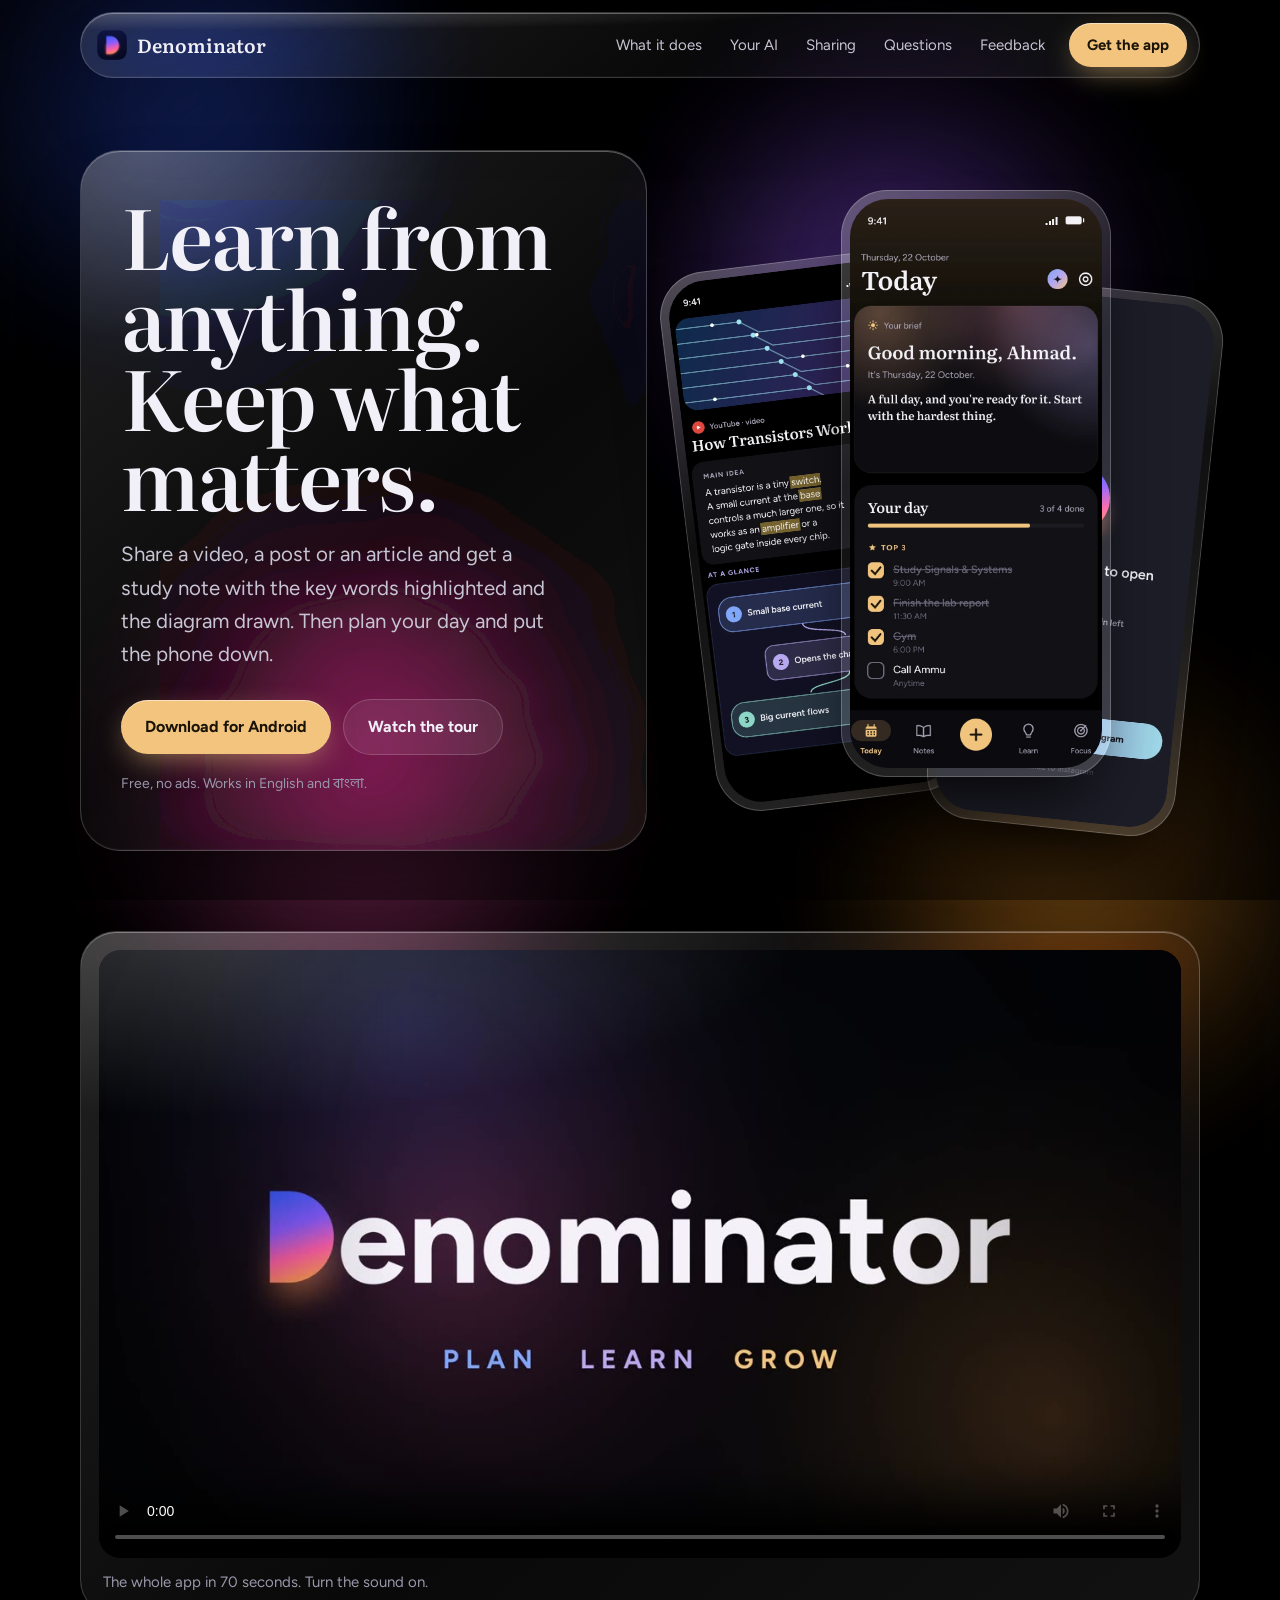
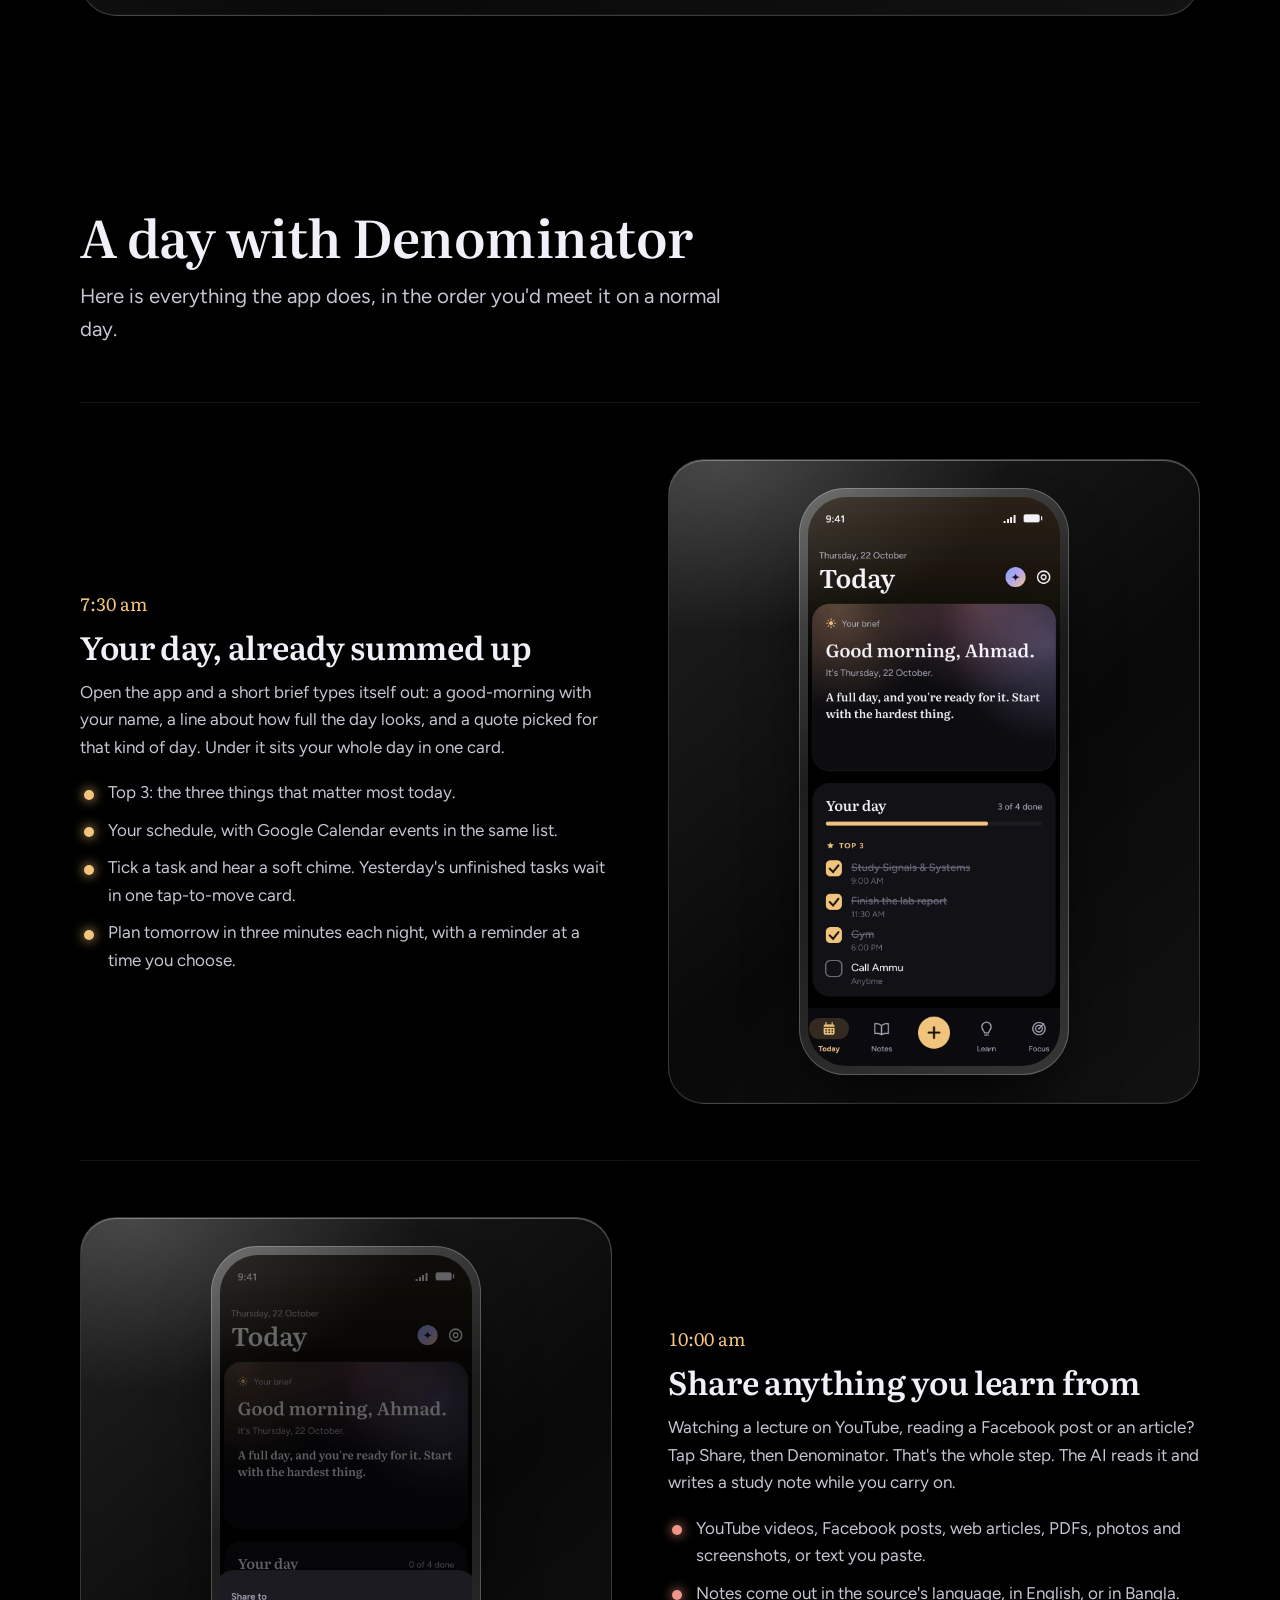
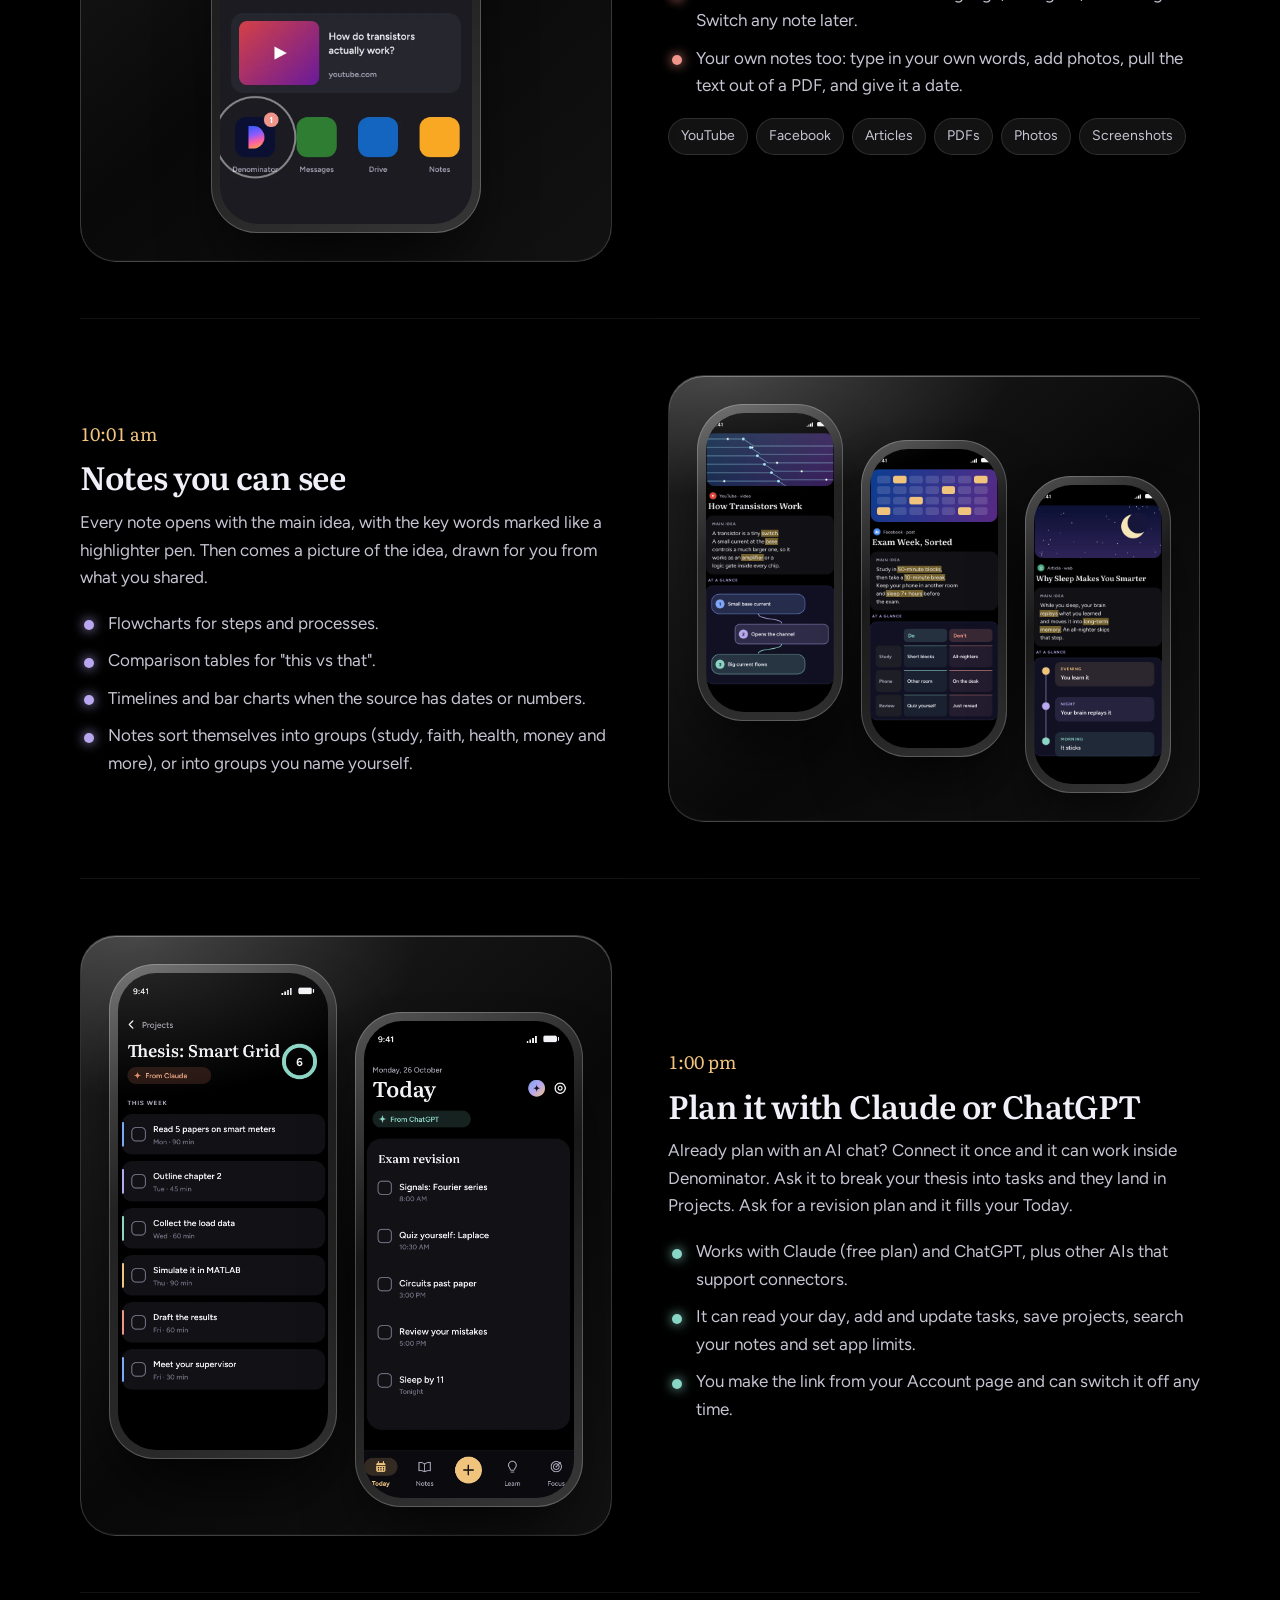
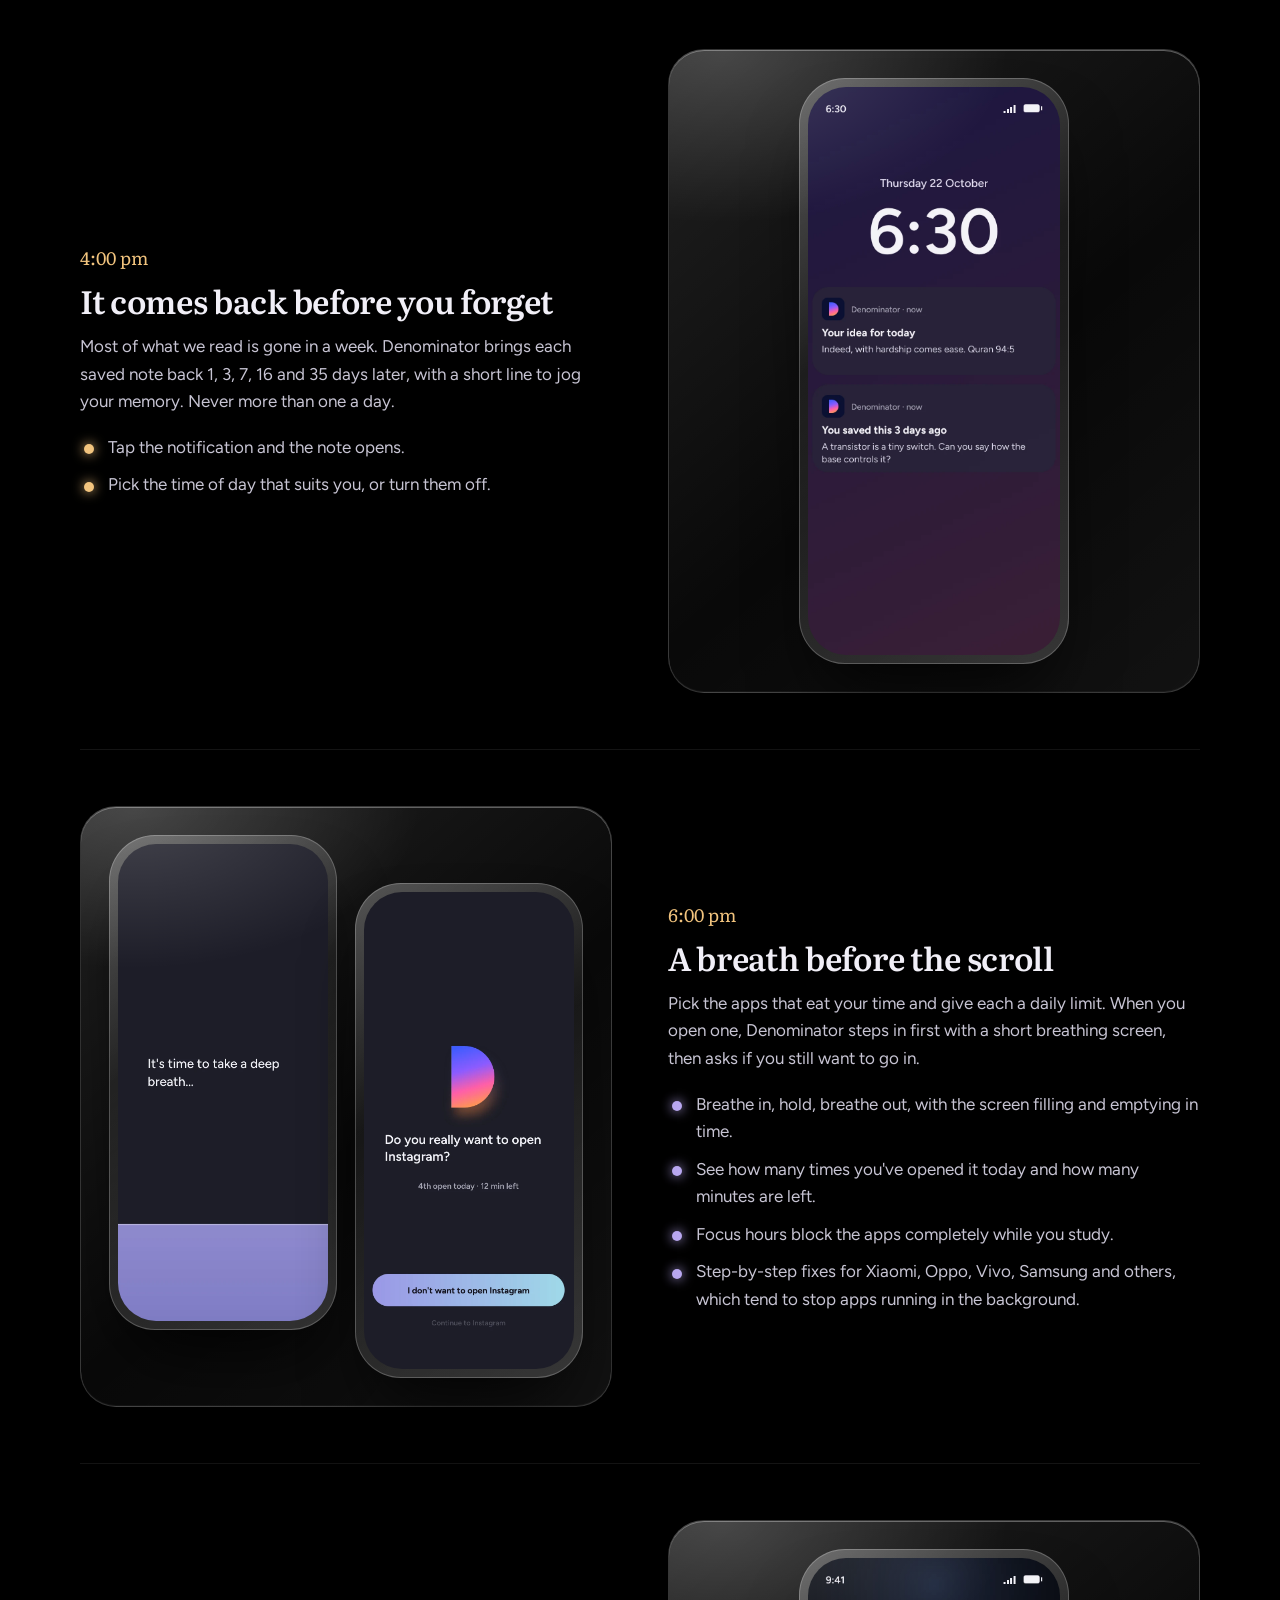
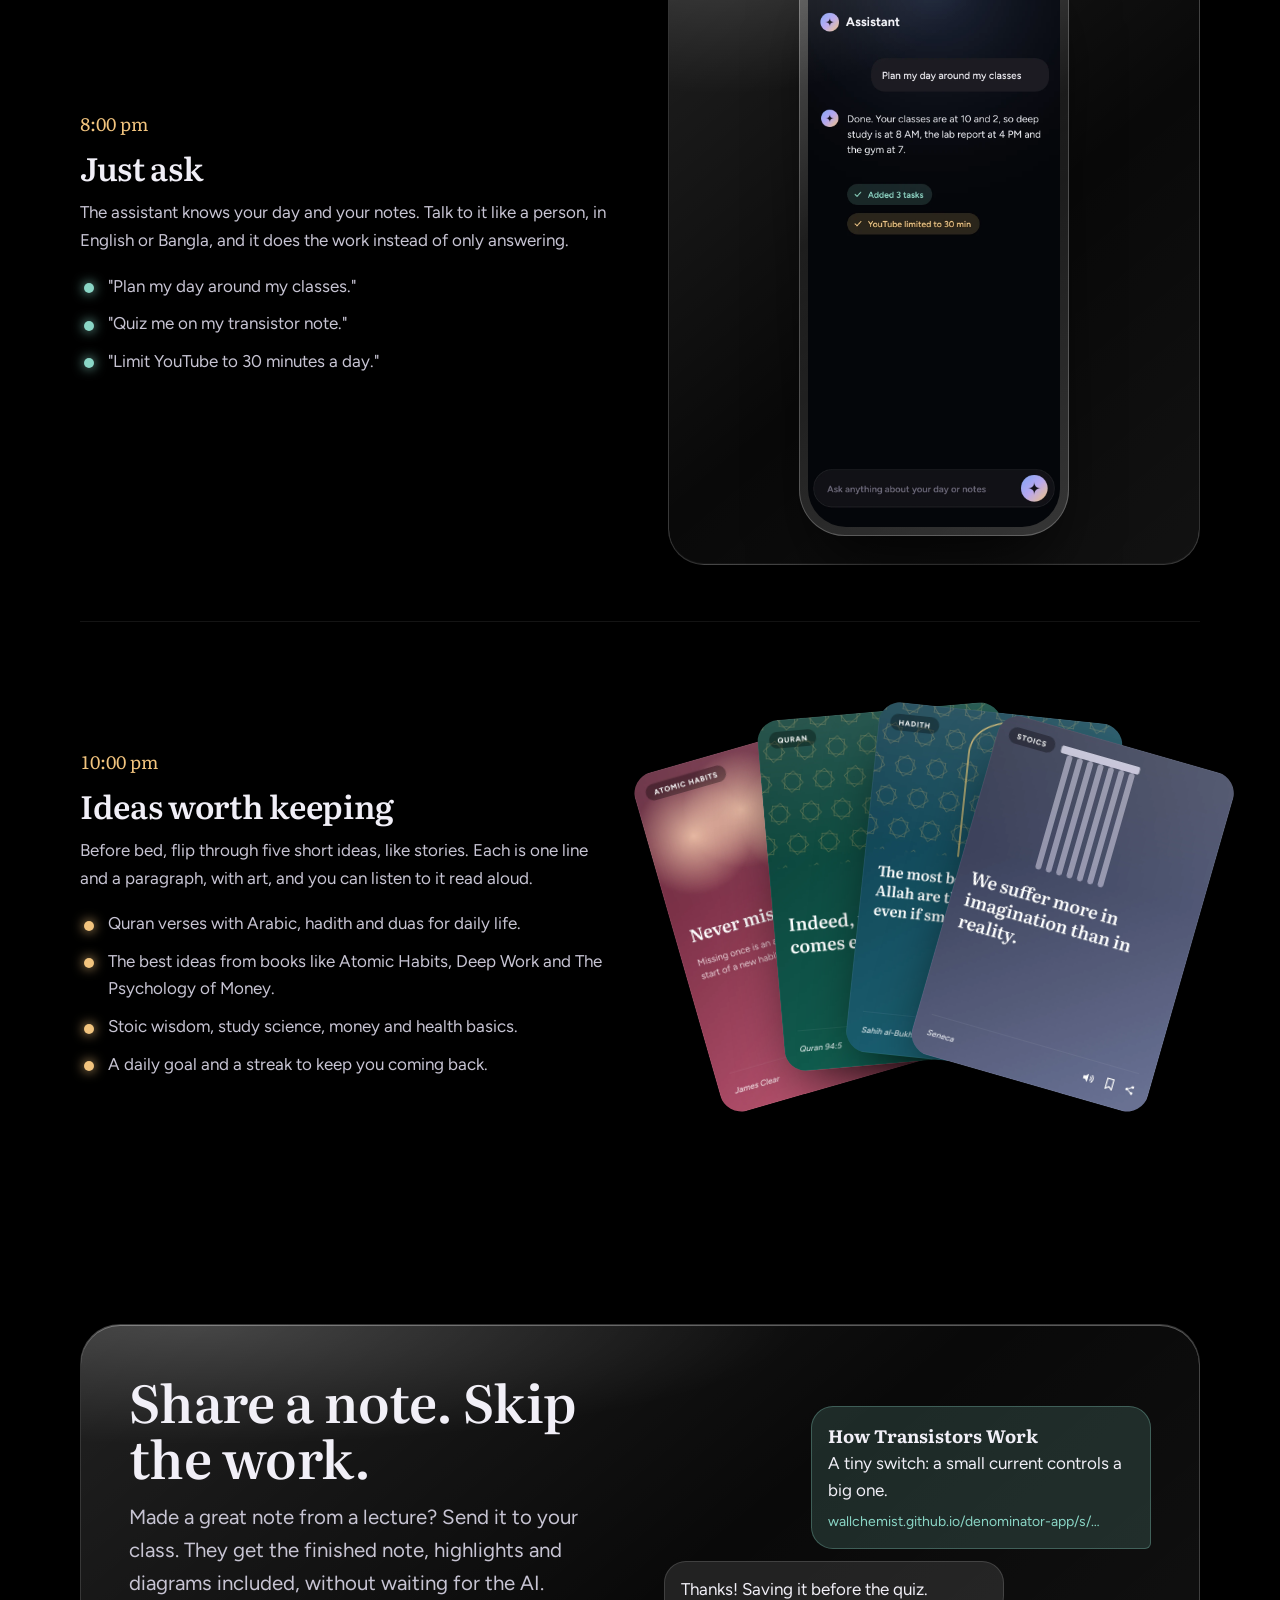
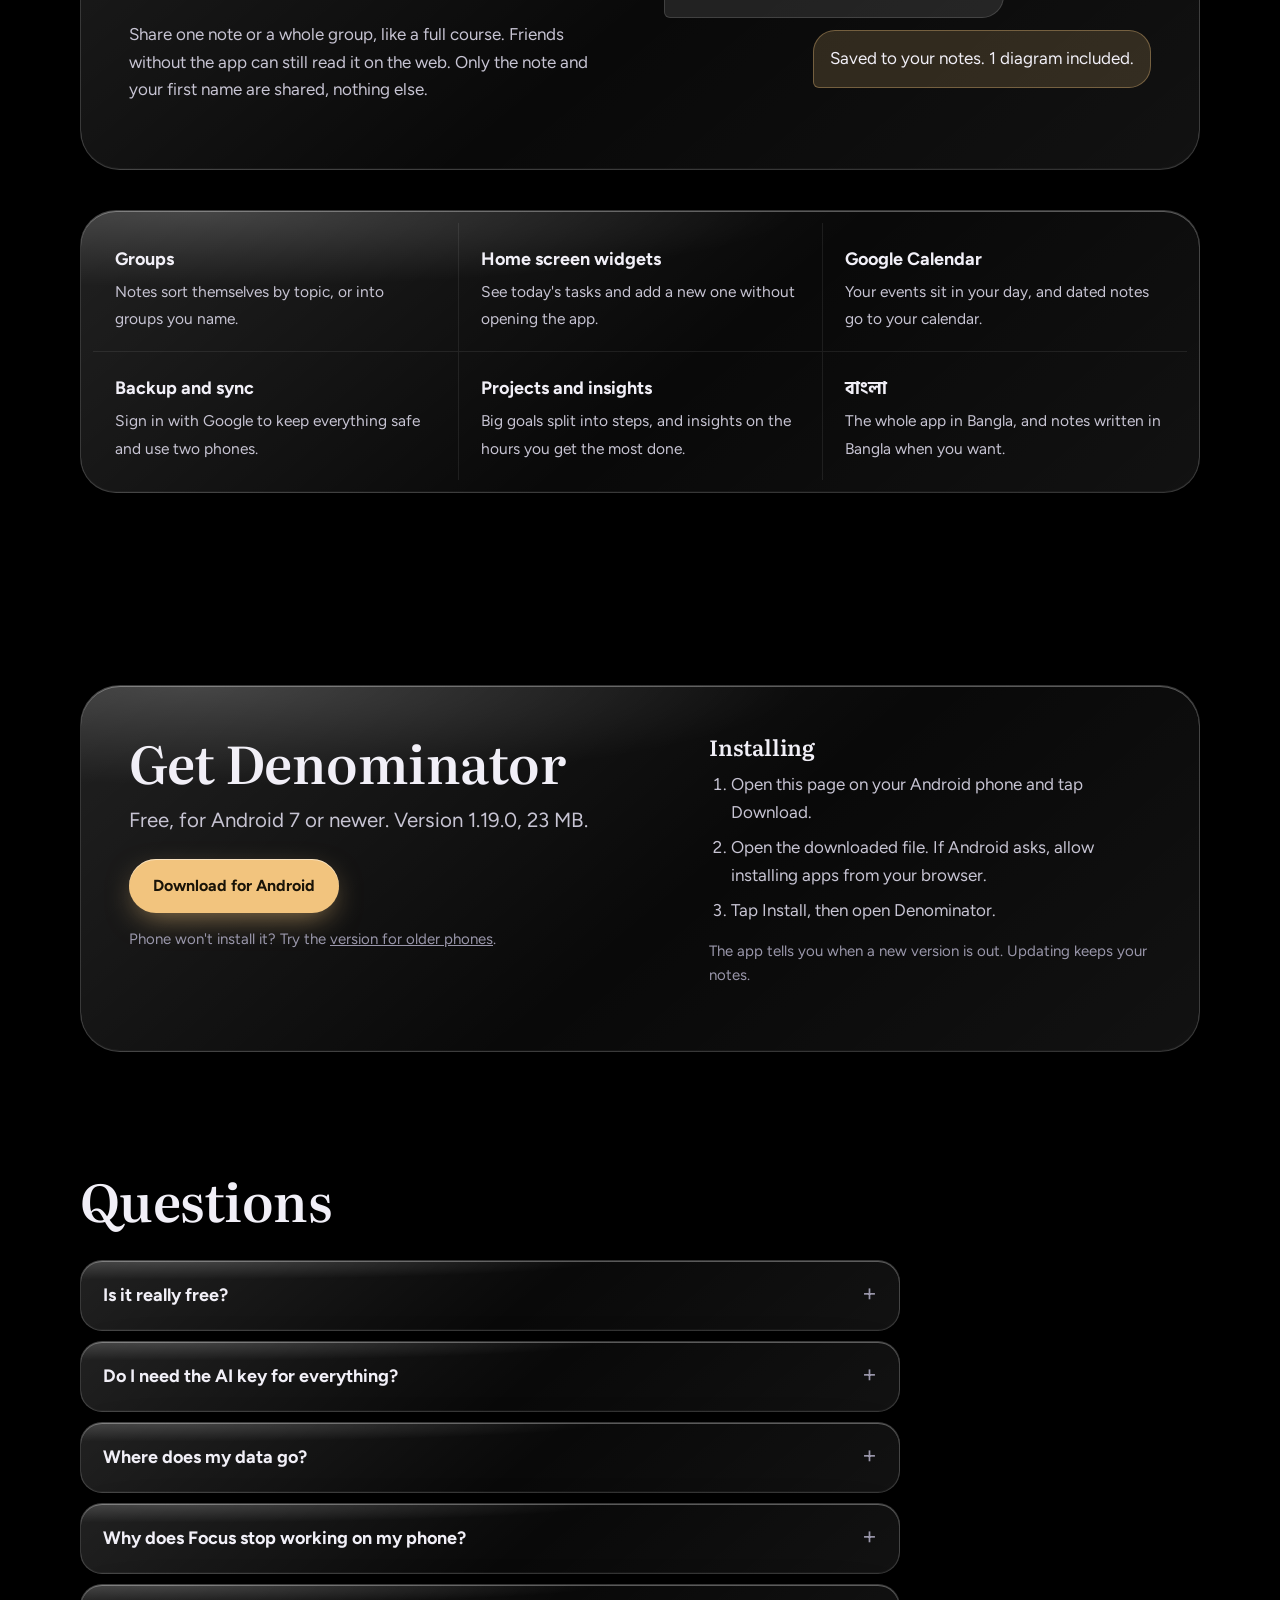
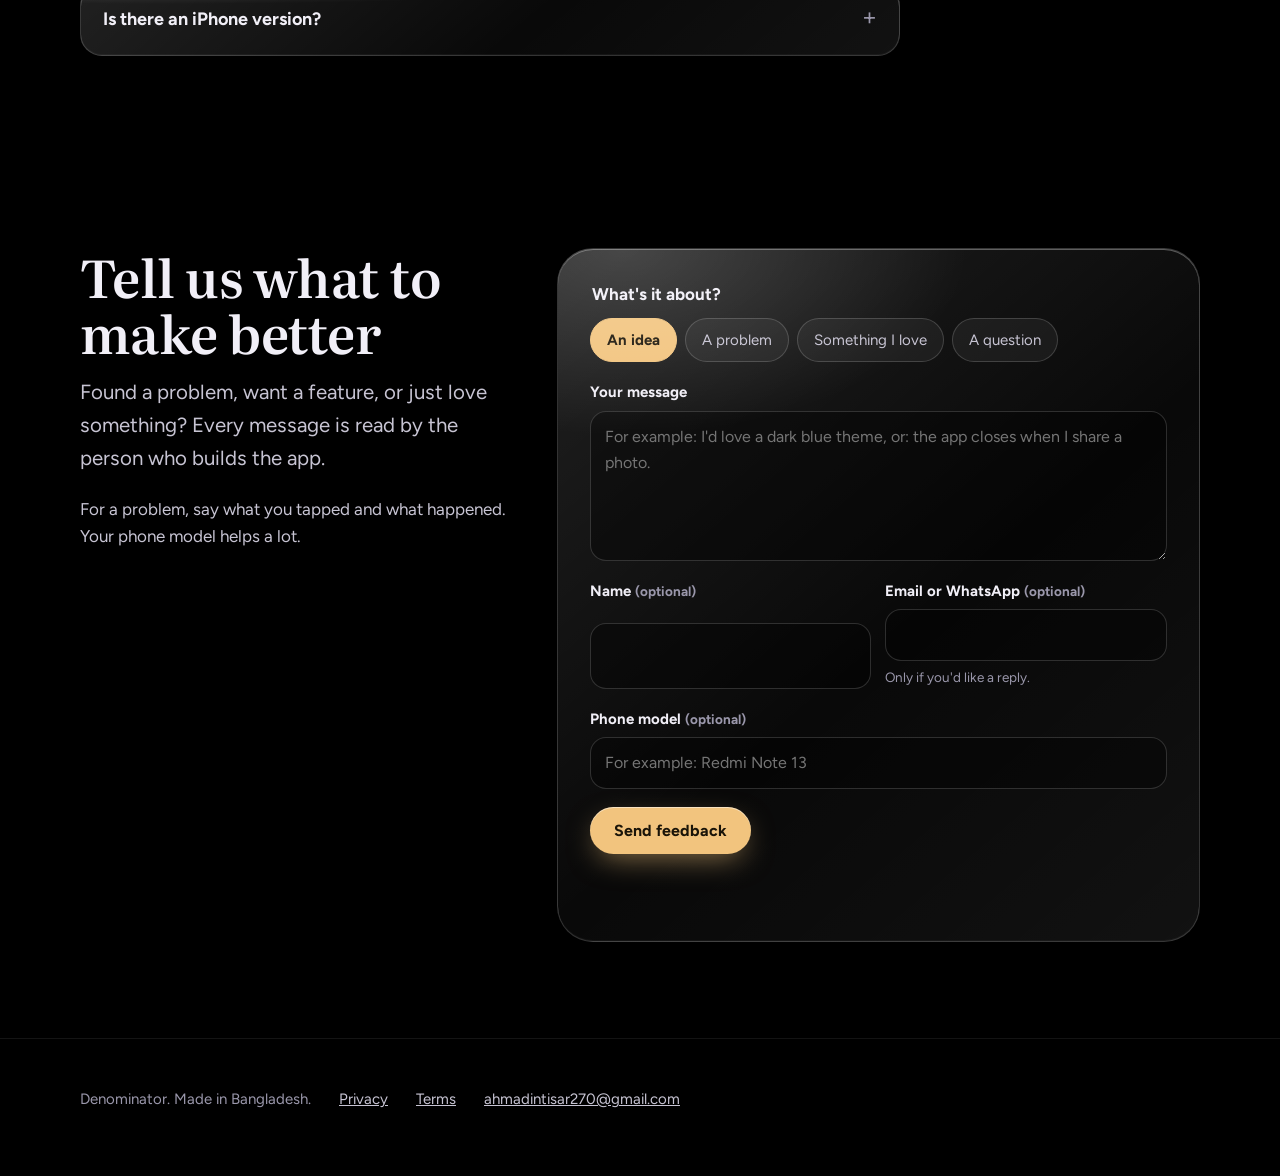
==== commit 6bce0106: "Release 1.19.0: AI note for photos, links, PDFs and text One AI note button now takes a photo (camer" ====
--- a/index.html
+++ b/index.html
@@ -97,11 +97,11 @@
             <h3>Share anything you learn from</h3>
             <p class="soft">Watching a lecture on YouTube, reading a Facebook post or an article? Tap Share, then Denominator. That's the whole step. The AI reads it and writes a study note while you carry on.</p>
             <ul style="--dot: var(--rose)">
-              <li>YouTube videos, Facebook posts, web articles, photos and screenshots, or text you paste.</li>
+              <li>YouTube videos, Facebook posts, web articles, PDFs, photos and screenshots, or text you paste.</li>
               <li>Notes come out in the source's language, in English, or in Bangla. Switch any note later.</li>
-              <li>Your own notes too: type something in your own words and give it a date.</li>
-            </ul>
-            <div class="chips"><span class="chip">YouTube</span><span class="chip">Facebook</span><span class="chip">Articles</span><span class="chip">Photos</span><span class="chip">Screenshots</span></div>
+              <li>Your own notes too: type in your own words, add photos, pull the text out of a PDF, and give it a date.</li>
+            </ul>
+            <div class="chips"><span class="chip">YouTube</span><span class="chip">Facebook</span><span class="chip">Articles</span><span class="chip">PDFs</span><span class="chip">Photos</span><span class="chip">Screenshots</span></div>
           </div>
           <div class="shots glass"><div class="phone"><img src="media/share.webp" alt="Android's share menu with a YouTube video about transistors, and Denominator as the first app to share to." loading="lazy"></div></div>
         </article>
@@ -240,7 +240,7 @@
         <div class="get glass">
           <div>
             <h2>Get Denominator</h2>
-            <p class="lead" style="margin-top:14px">Free, for Android 7 or newer. Version 1.18.0, 23 MB.</p>
+            <p class="lead" style="margin-top:14px">Free, for Android 7 or newer. Version 1.19.0, 23 MB.</p>
             <div class="actions" style="margin-top:22px">
               <a class="btn btn-candle" href="download/Denominator.apk" download>Download for Android</a>
             </div>
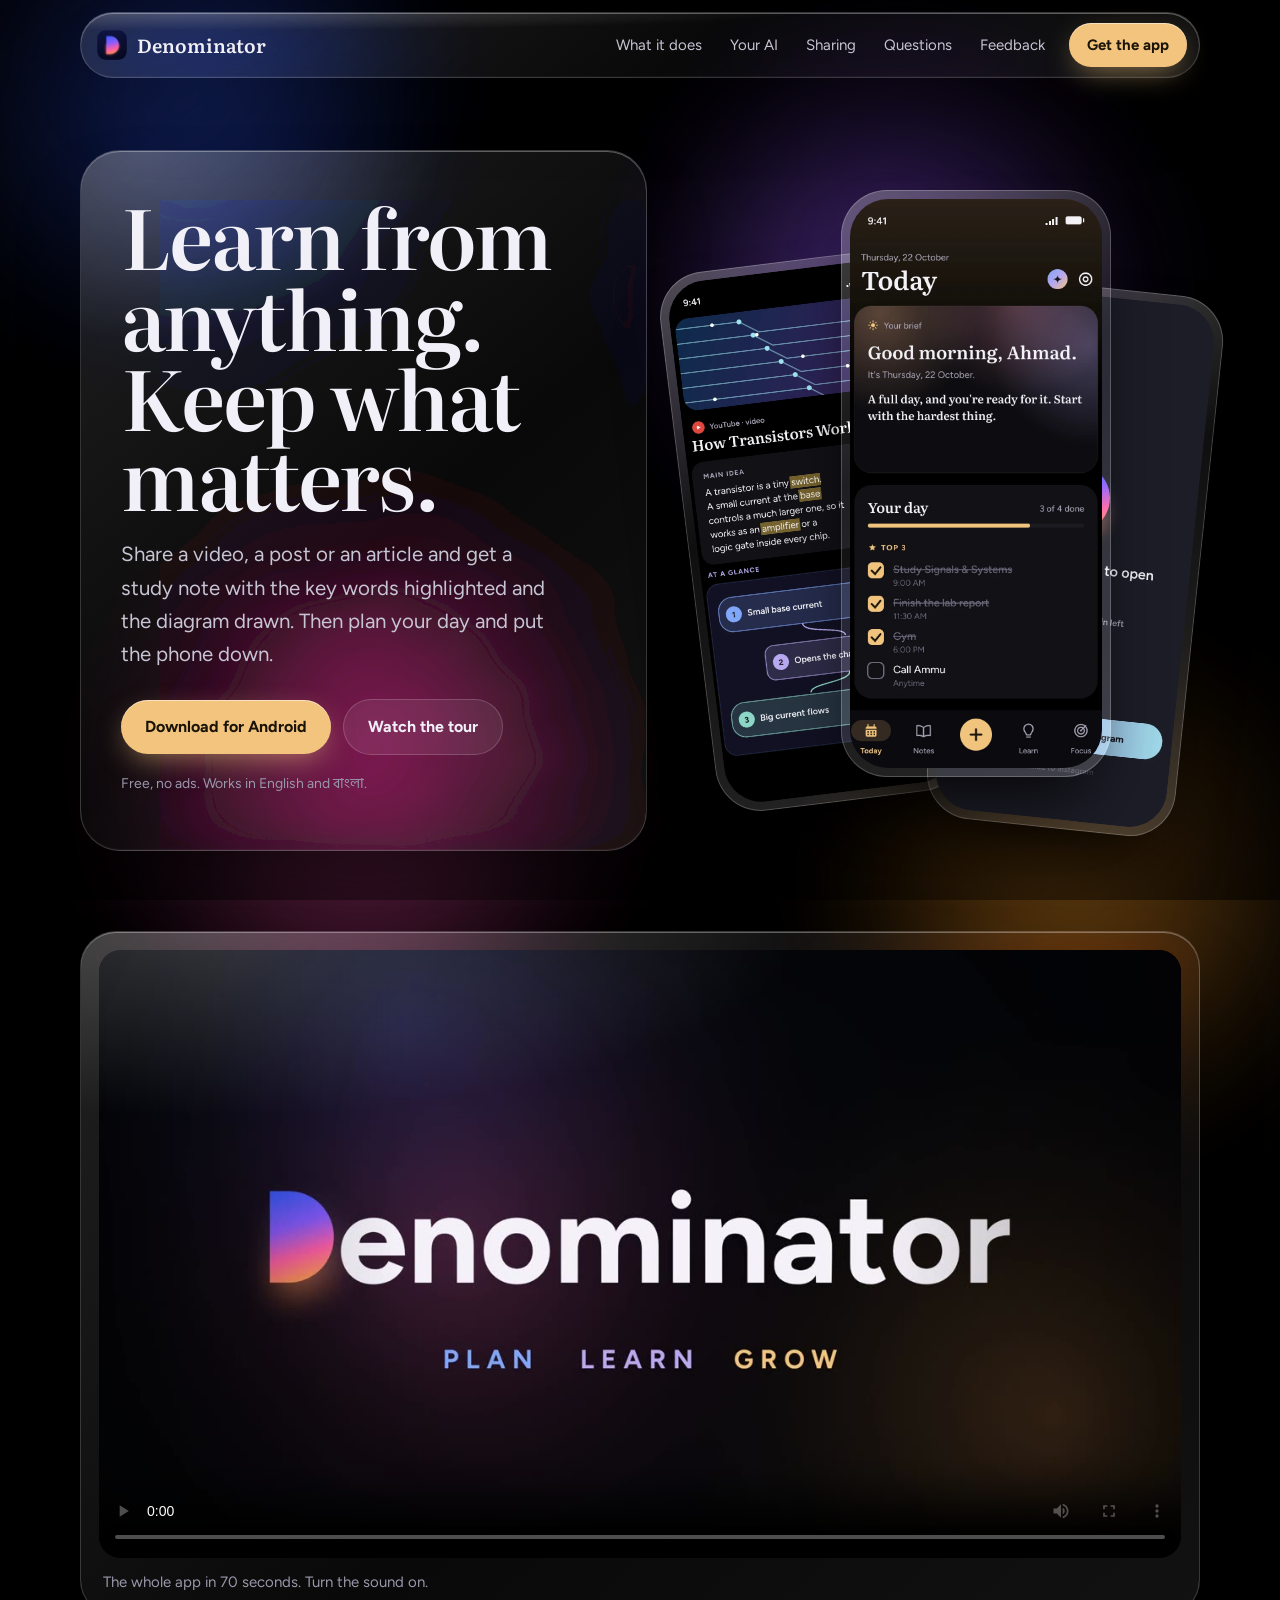
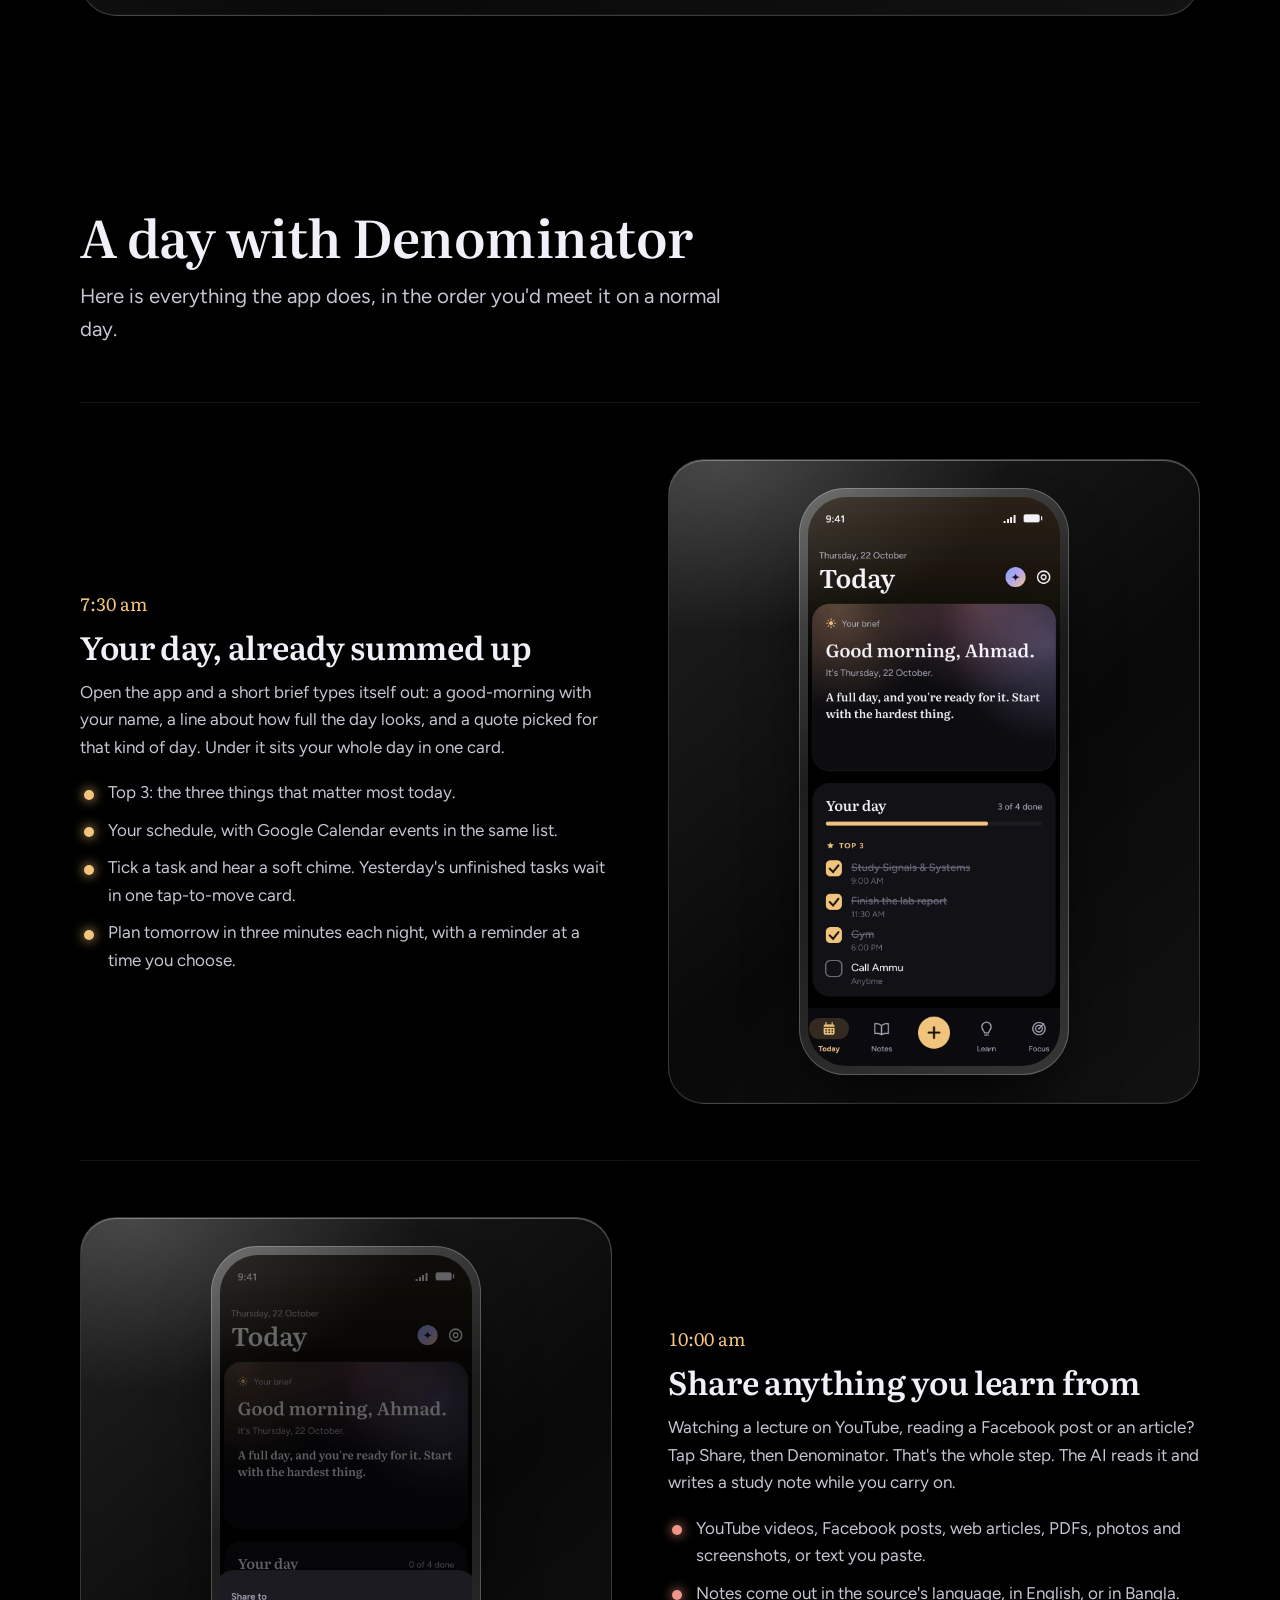
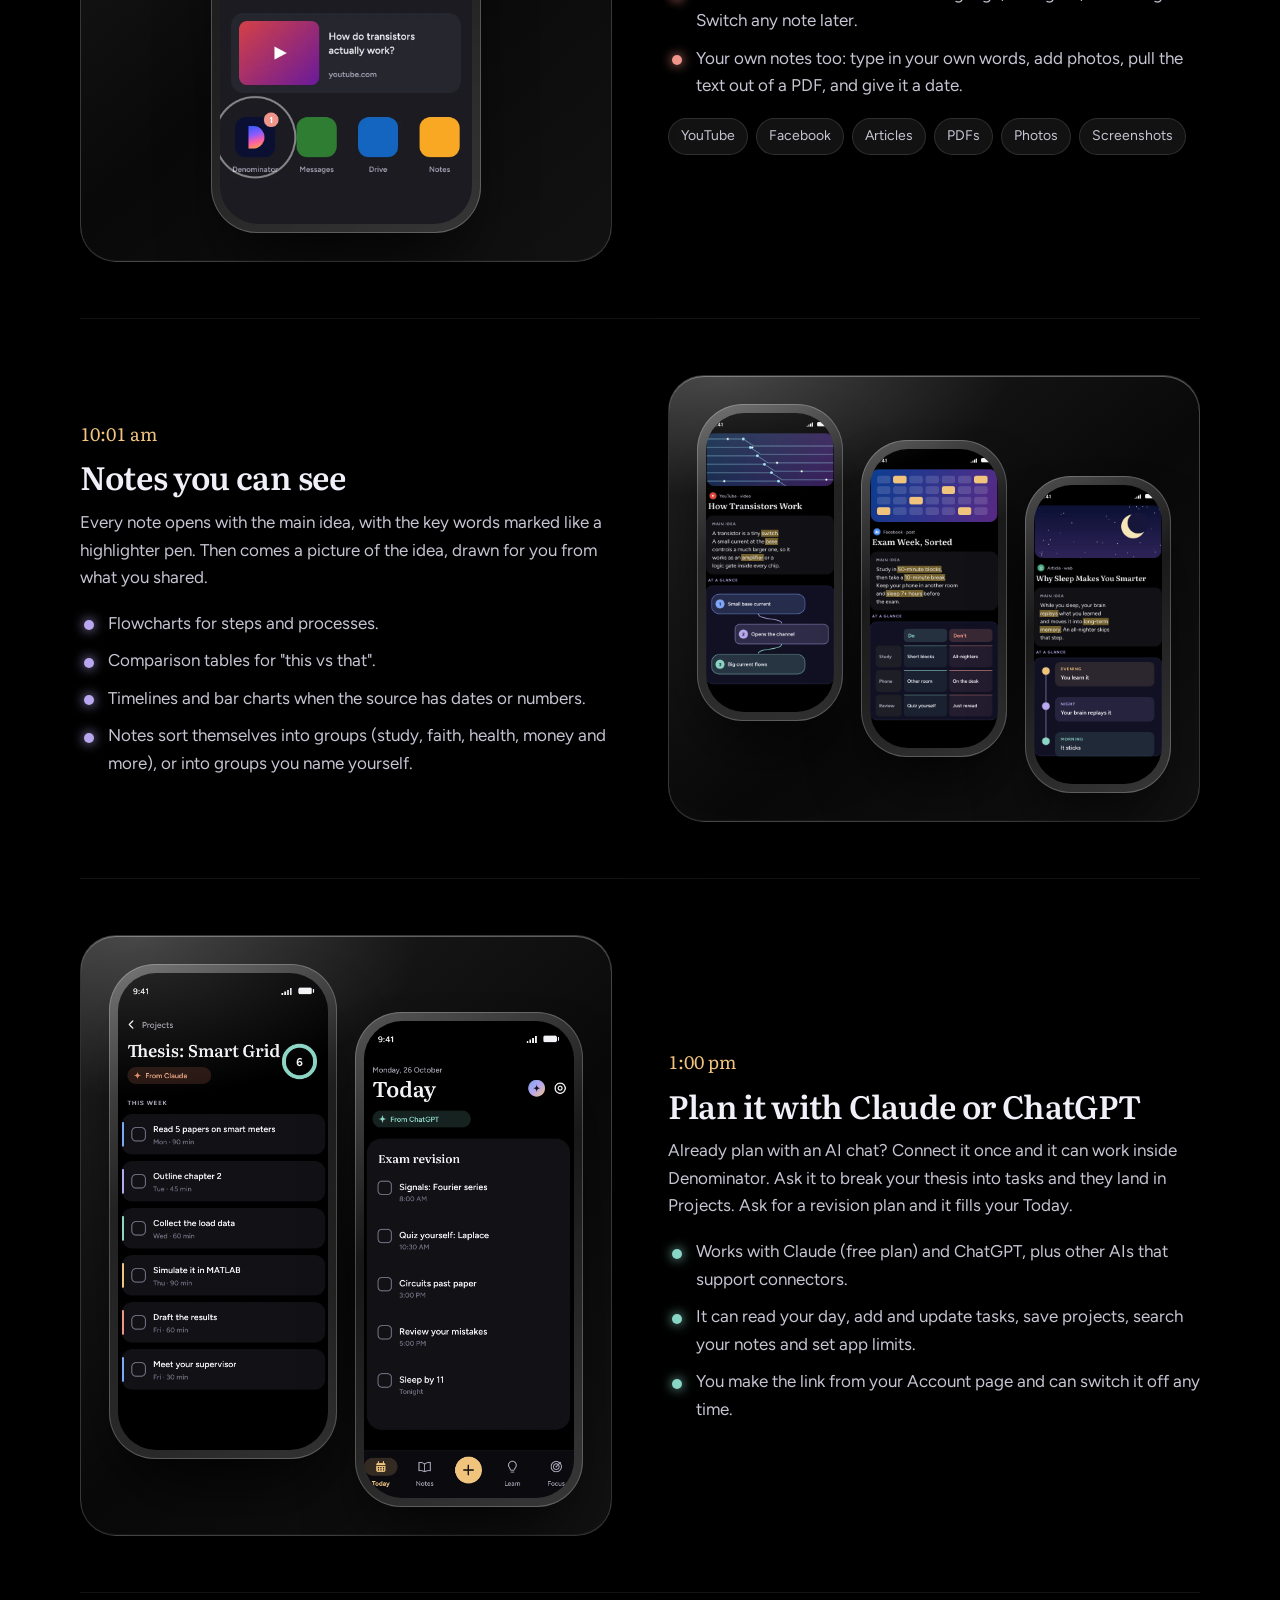
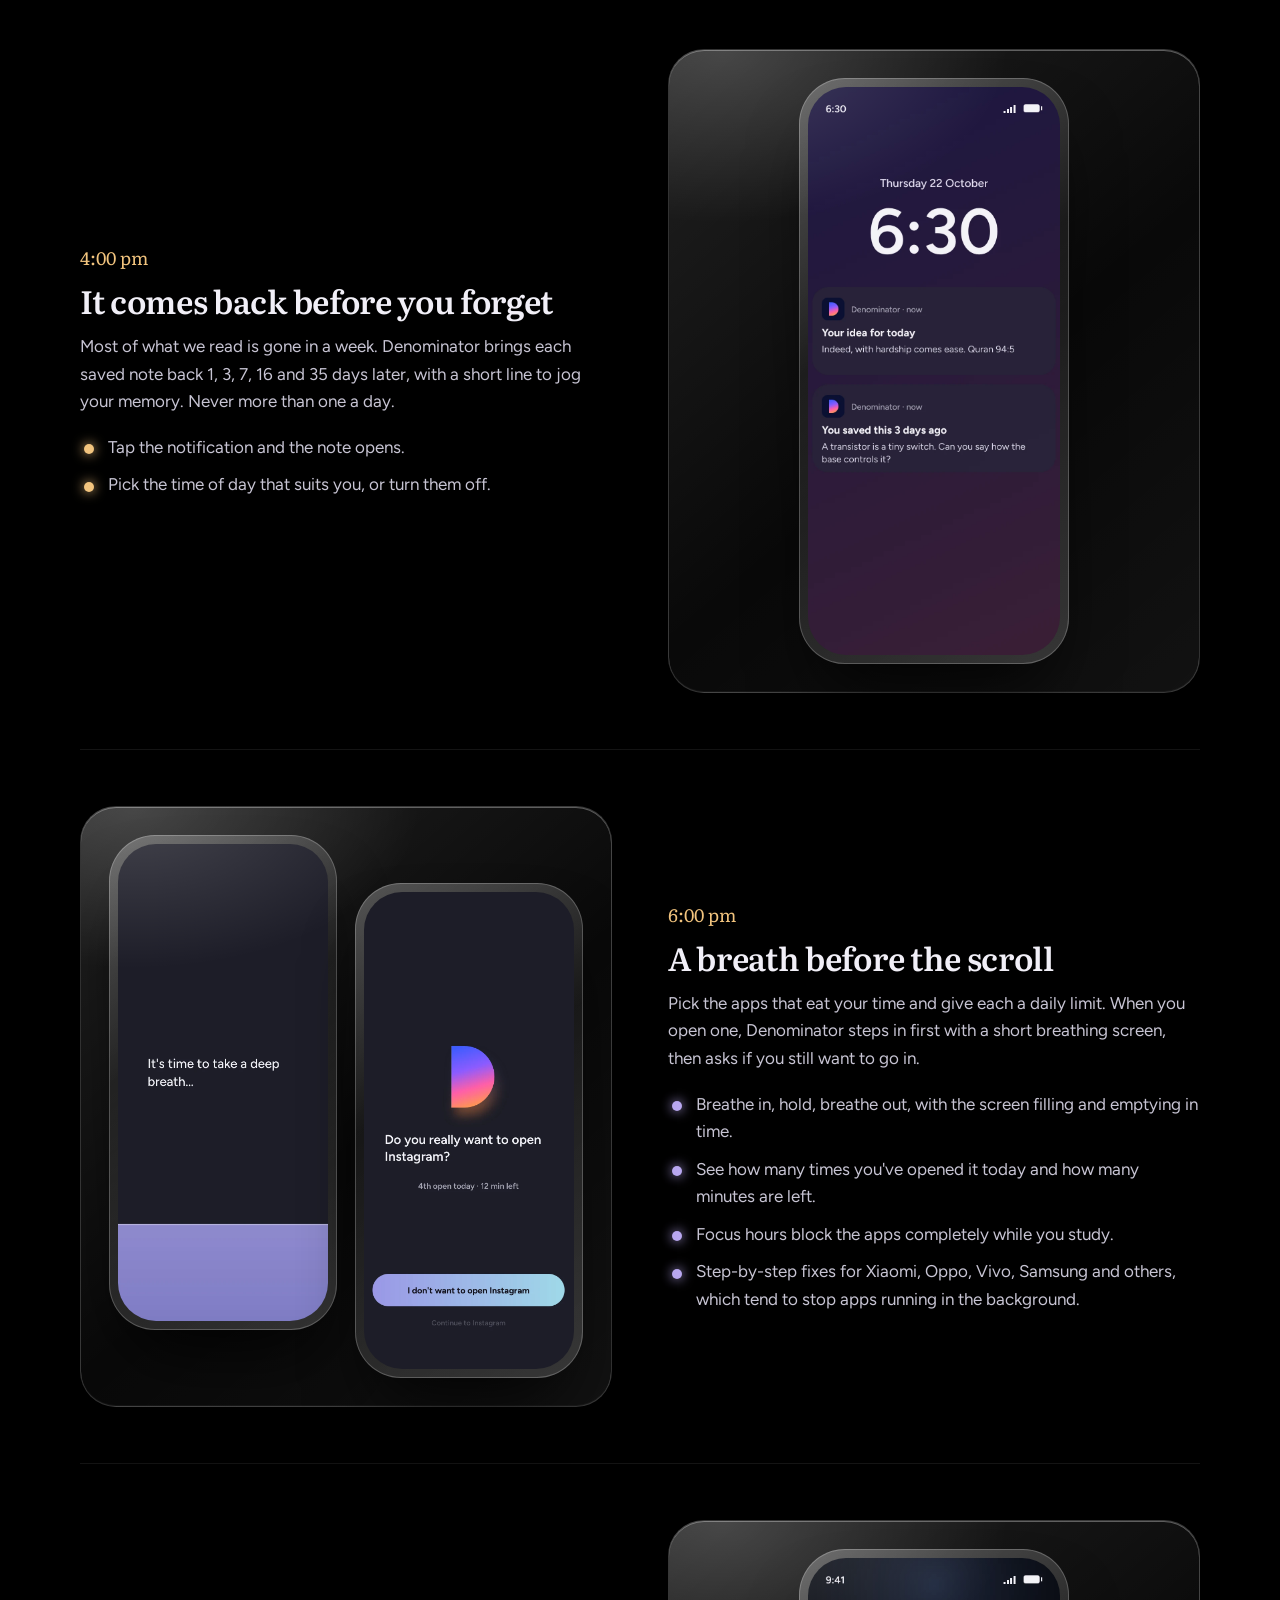
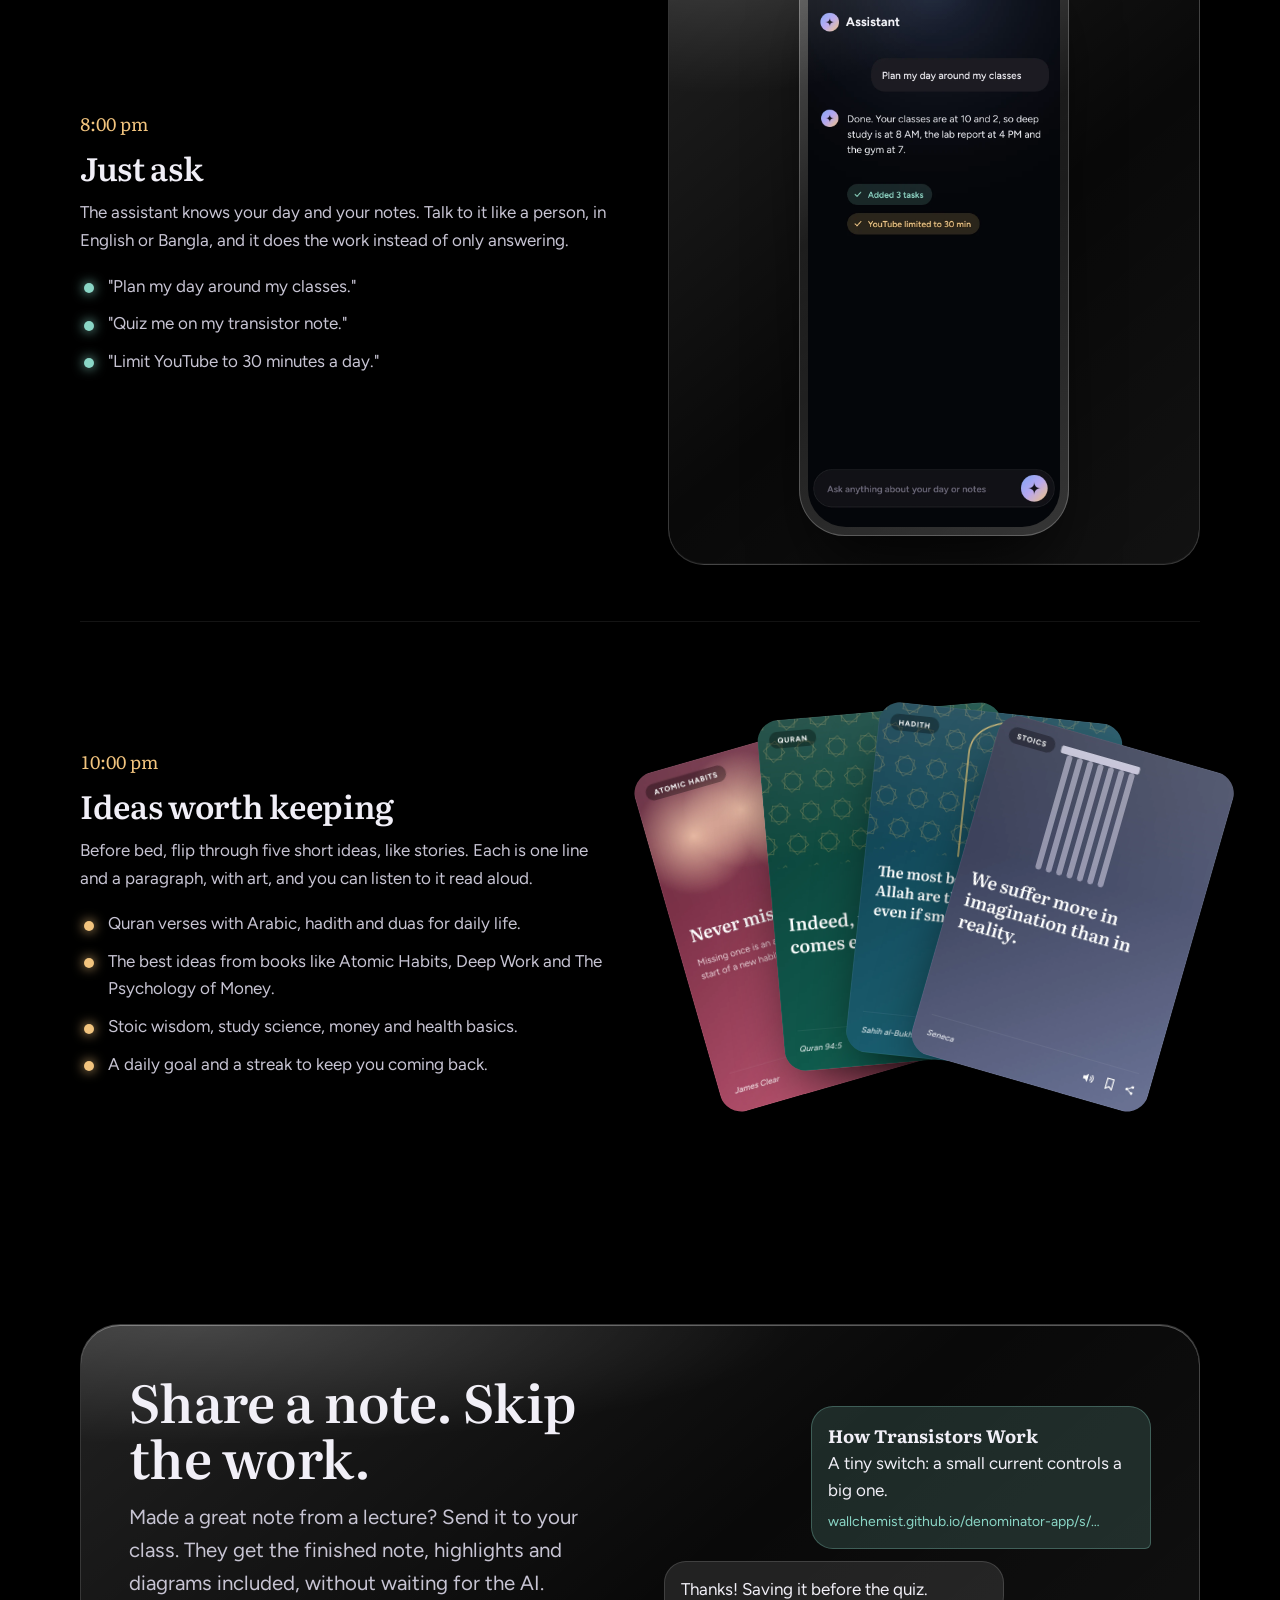
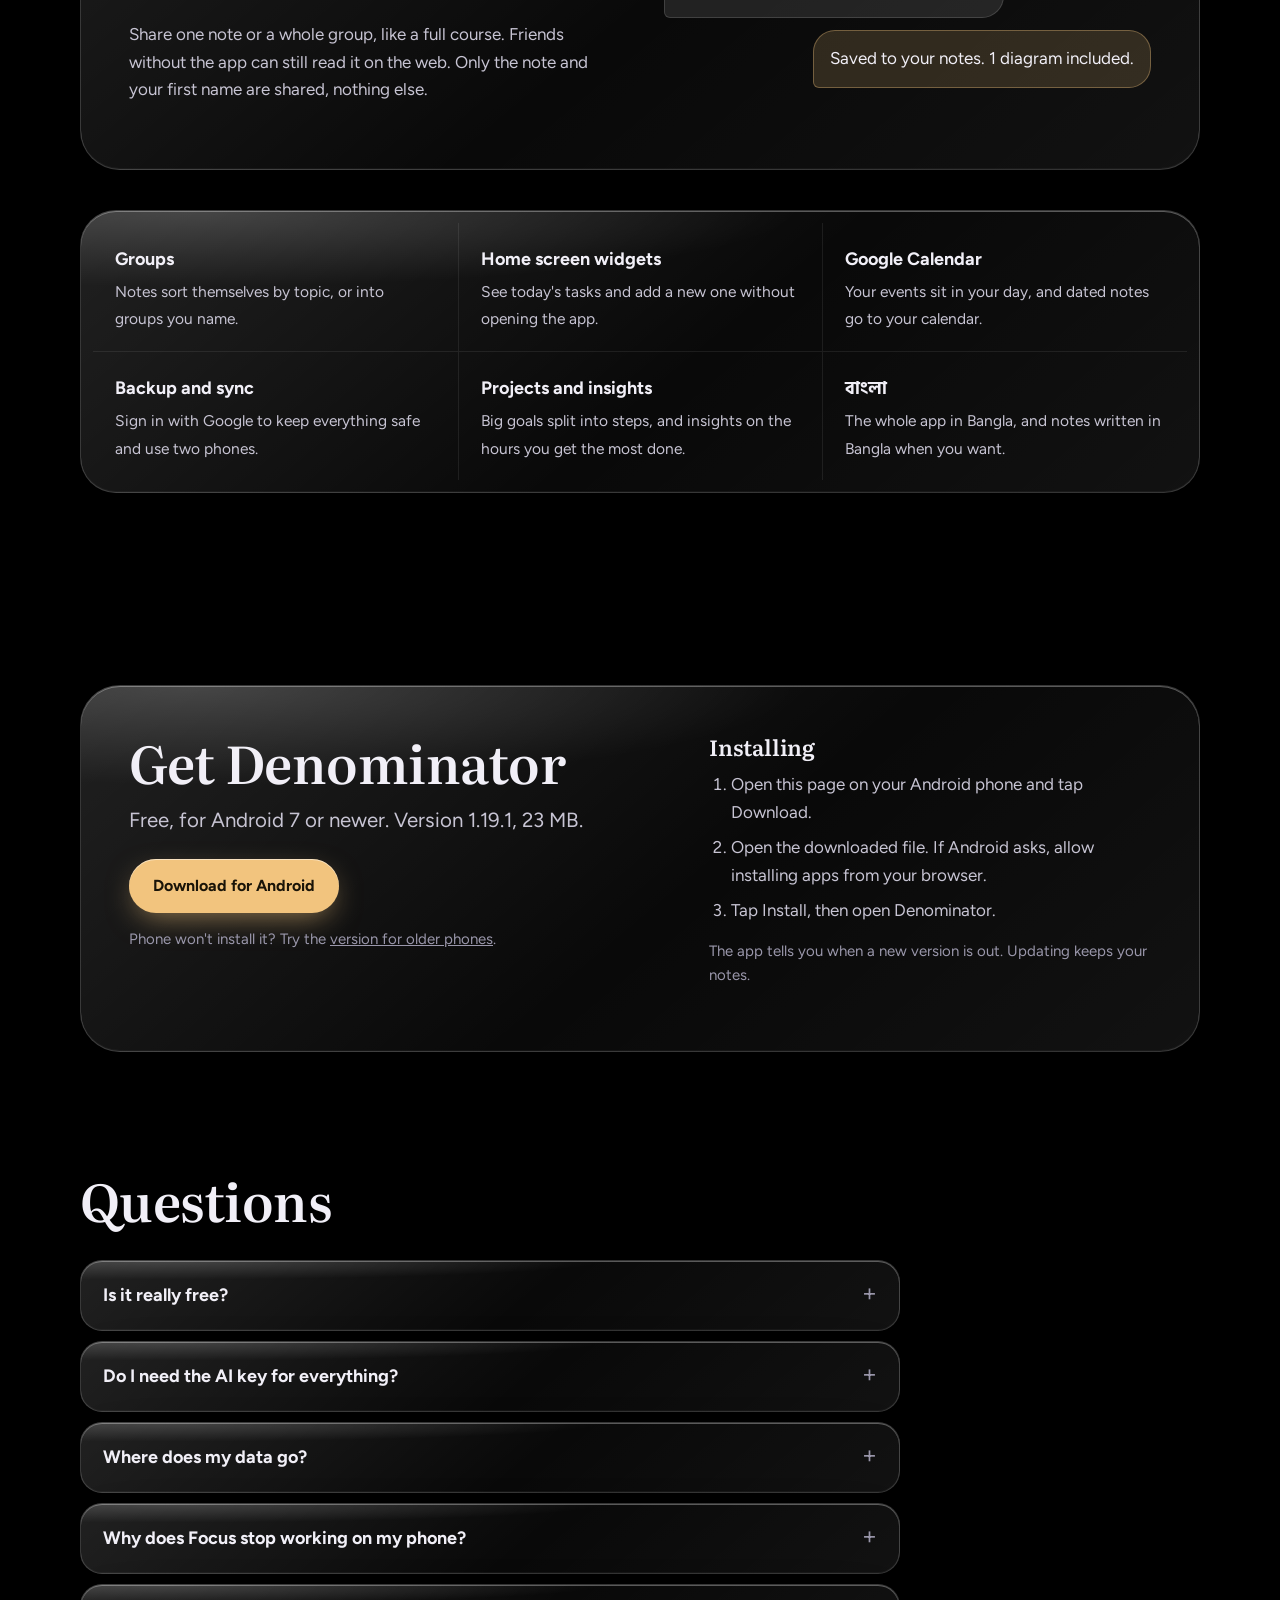
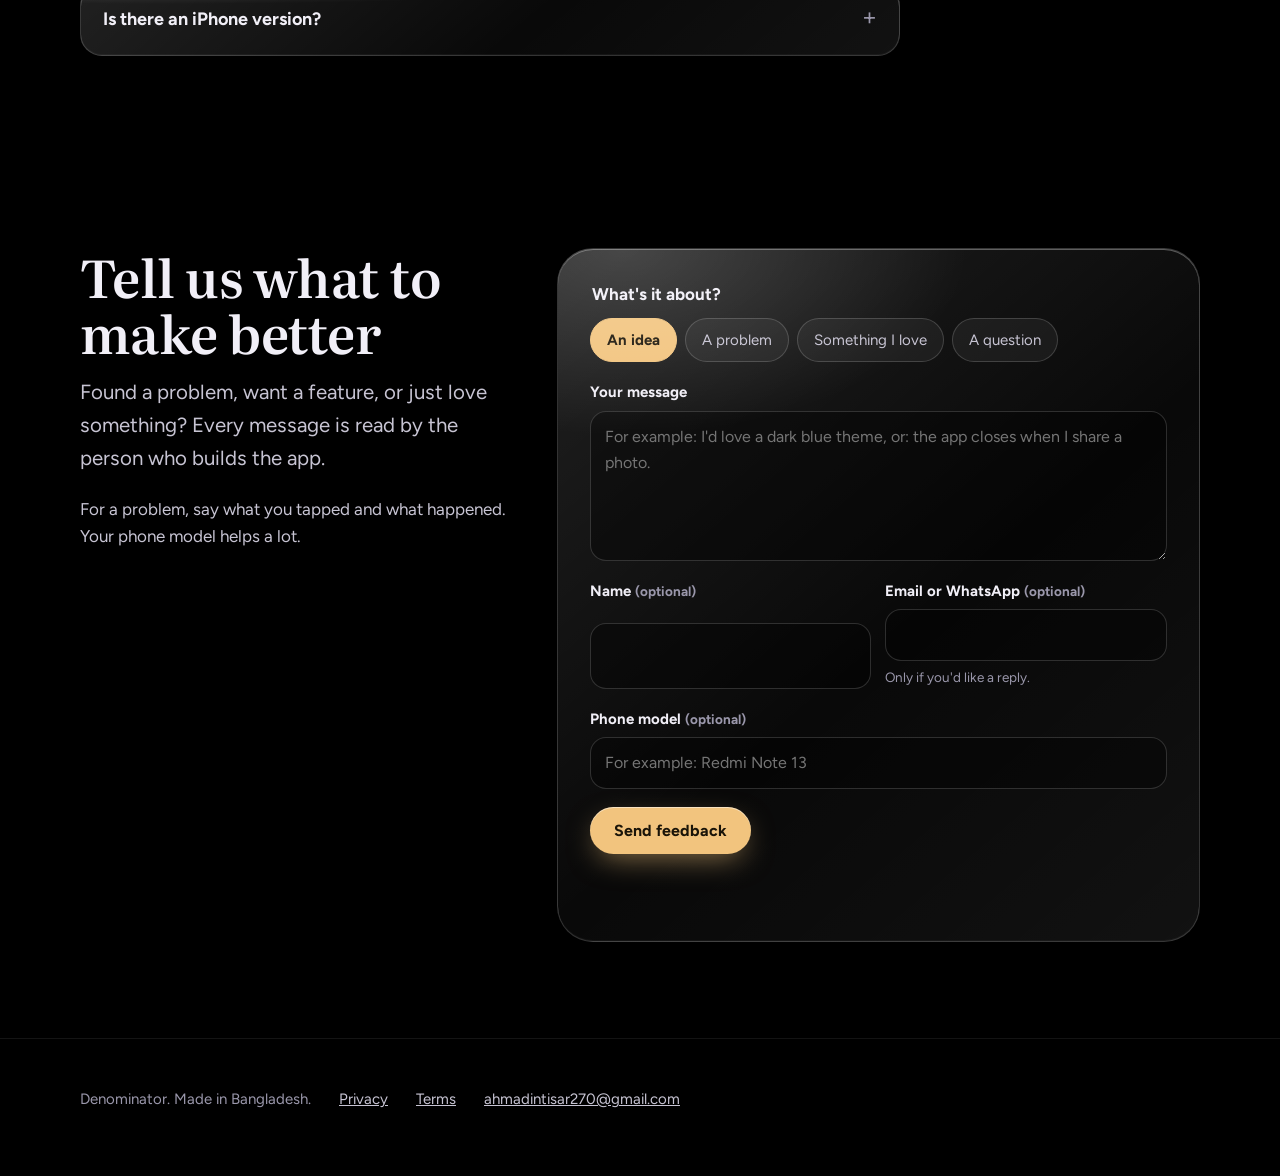
==== commit 7ce5938c: "Release 1.19.1: glowing AI note button The AI note option in the Add sheet now has a moving glow in " ====
--- a/index.html
+++ b/index.html
@@ -240,7 +240,7 @@
         <div class="get glass">
           <div>
             <h2>Get Denominator</h2>
-            <p class="lead" style="margin-top:14px">Free, for Android 7 or newer. Version 1.19.0, 23 MB.</p>
+            <p class="lead" style="margin-top:14px">Free, for Android 7 or newer. Version 1.19.1, 23 MB.</p>
             <div class="actions" style="margin-top:22px">
               <a class="btn btn-candle" href="download/Denominator.apk" download>Download for Android</a>
             </div>
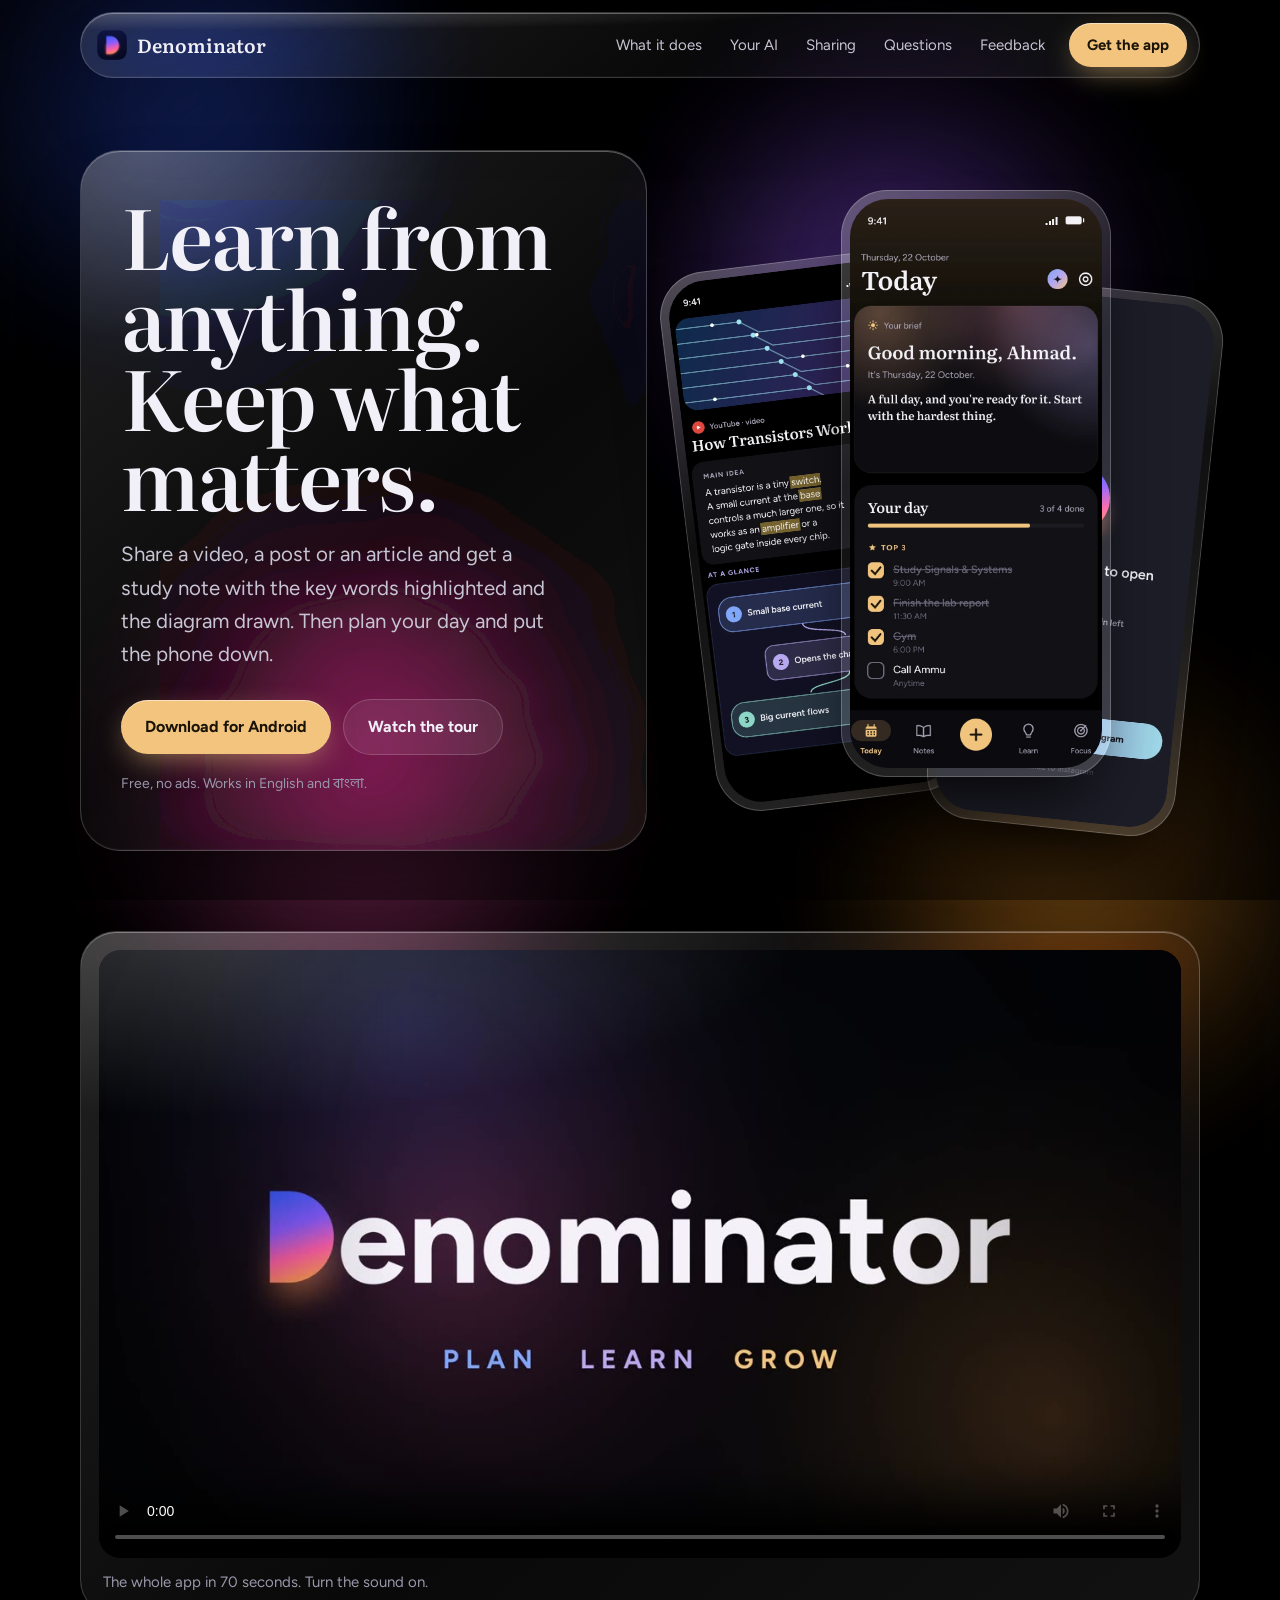
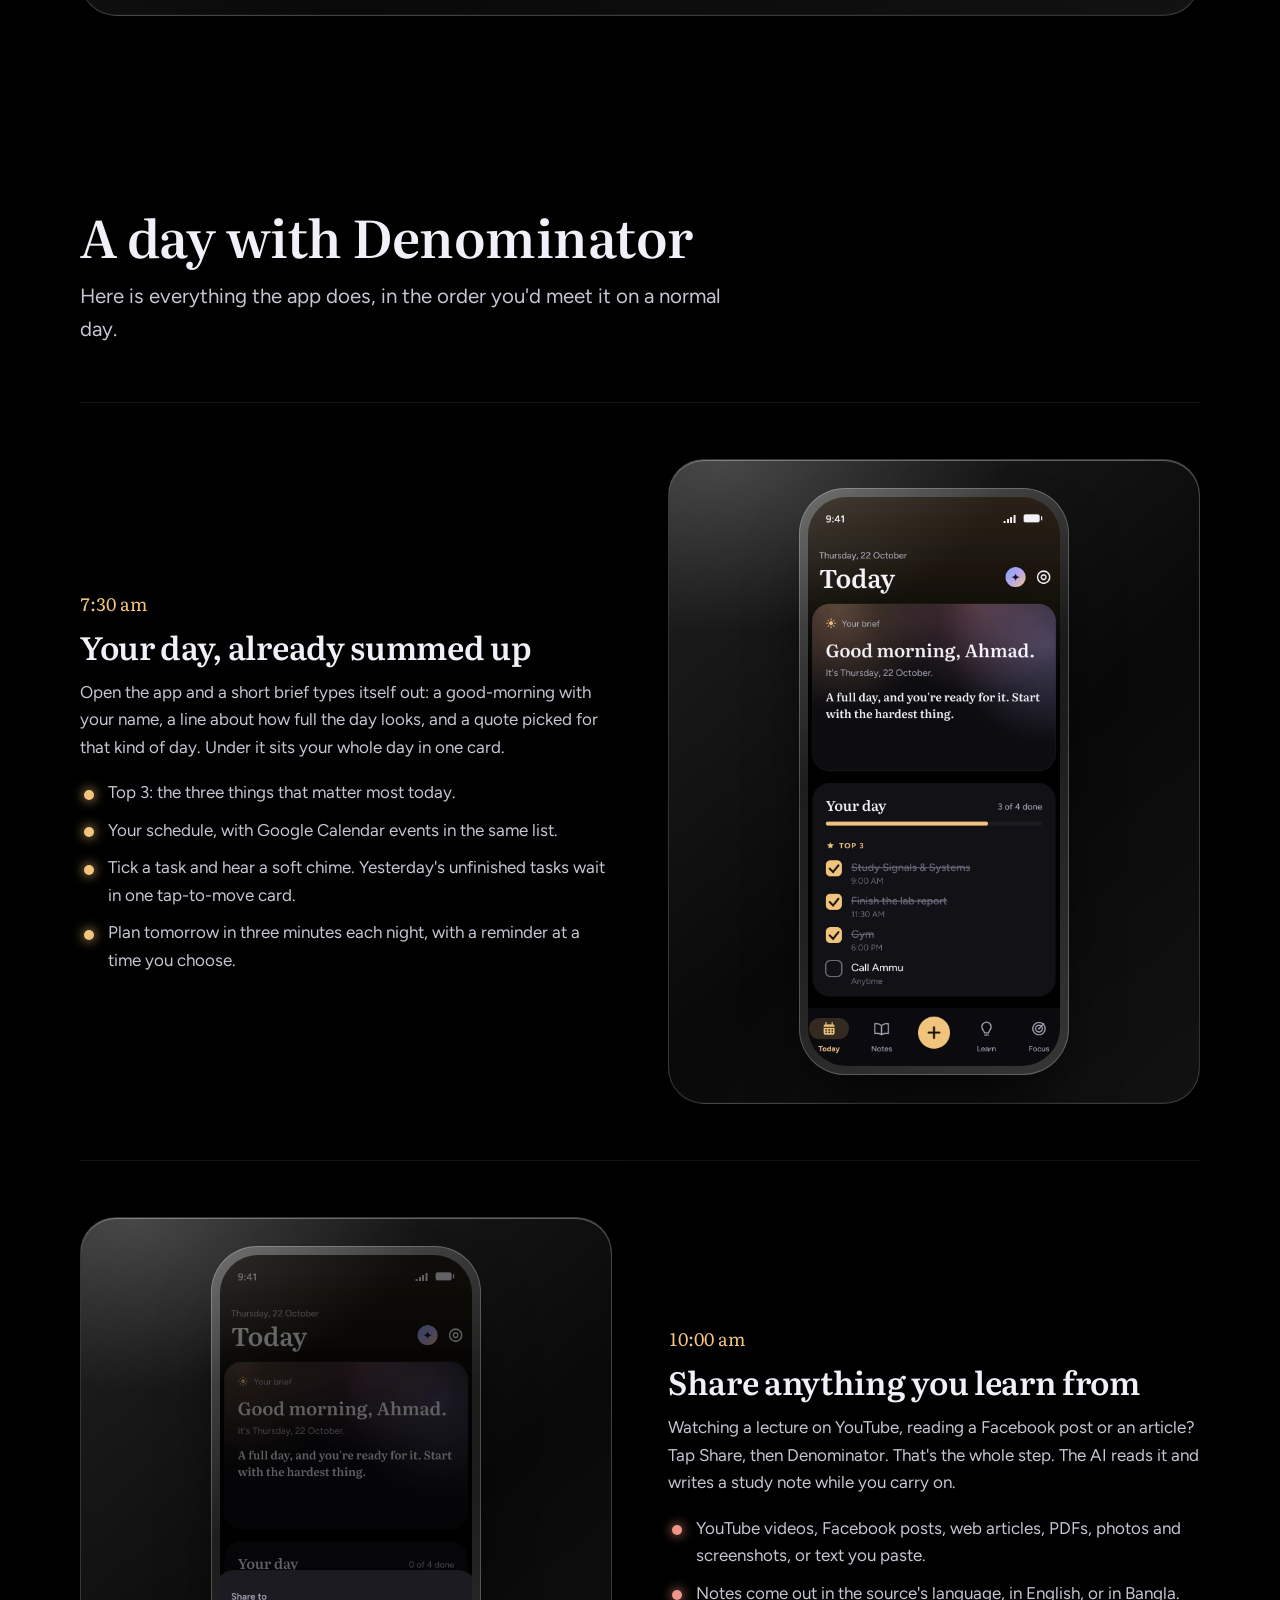
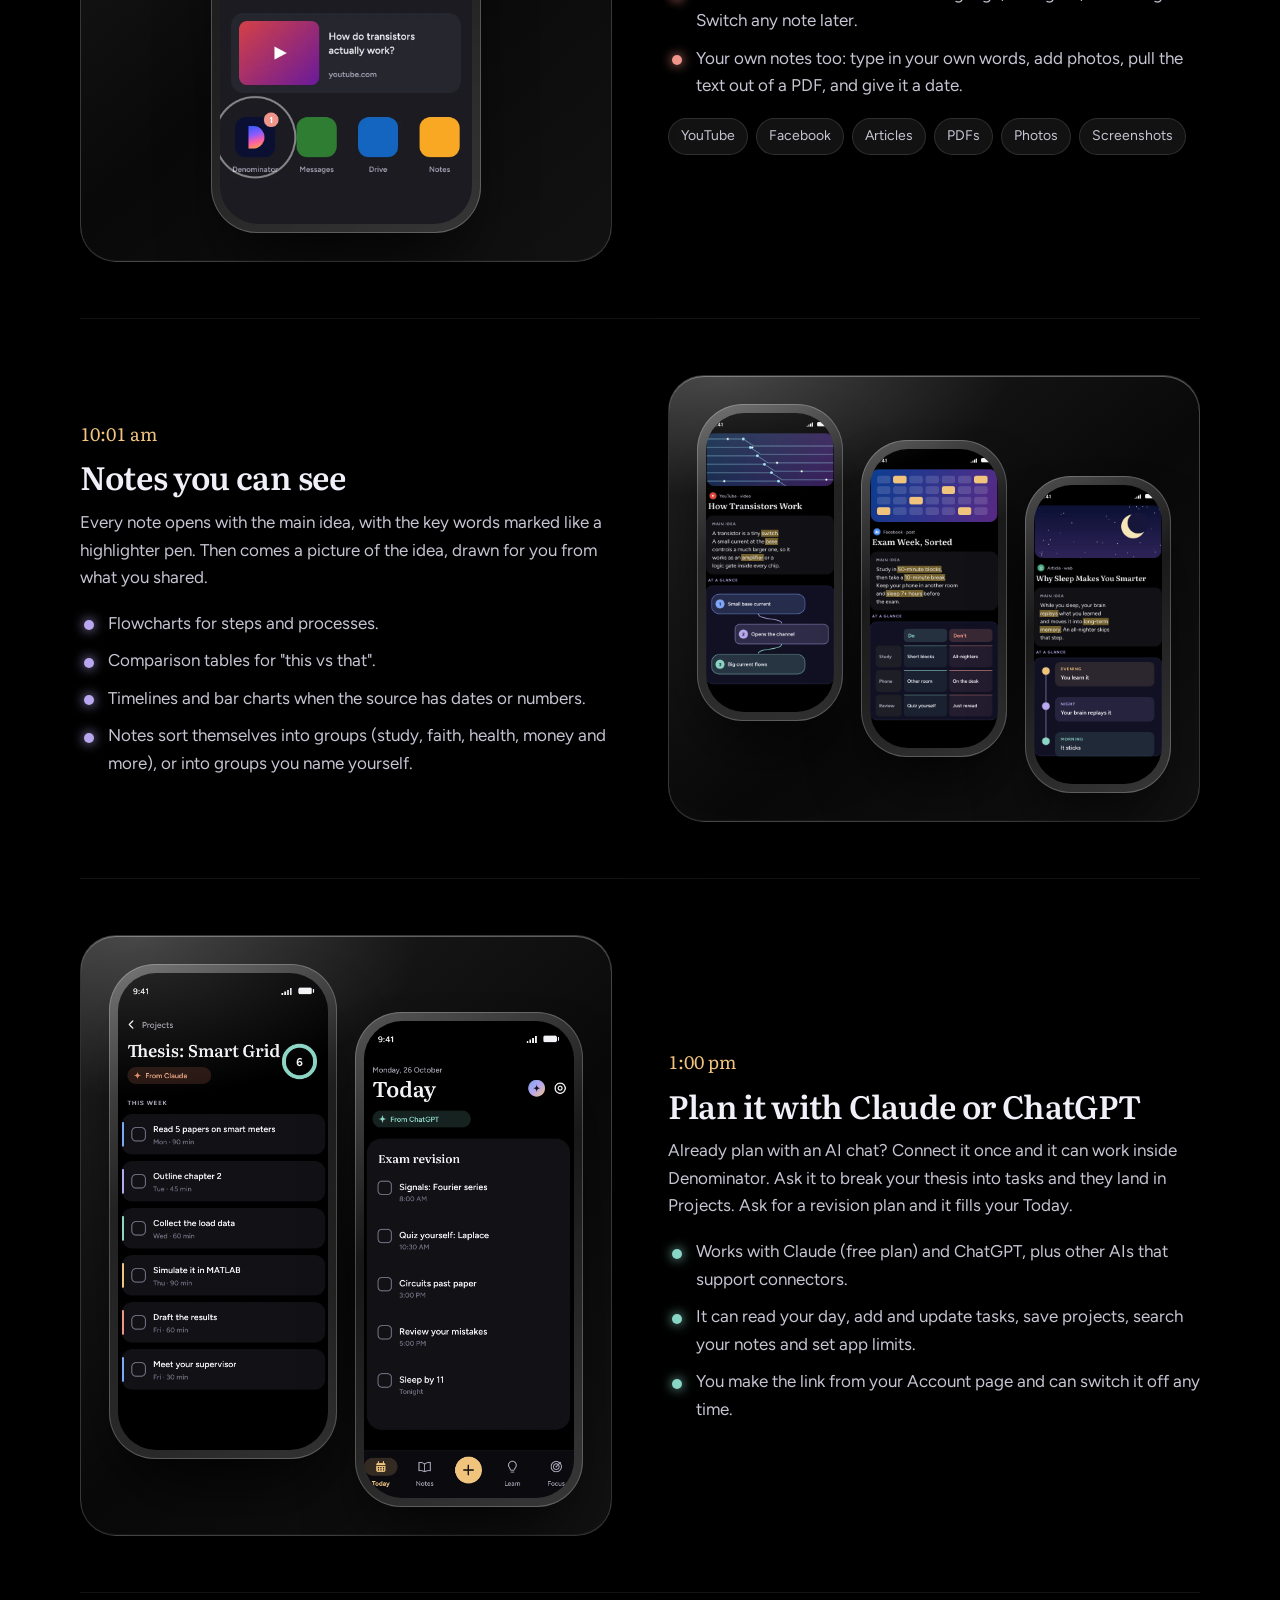
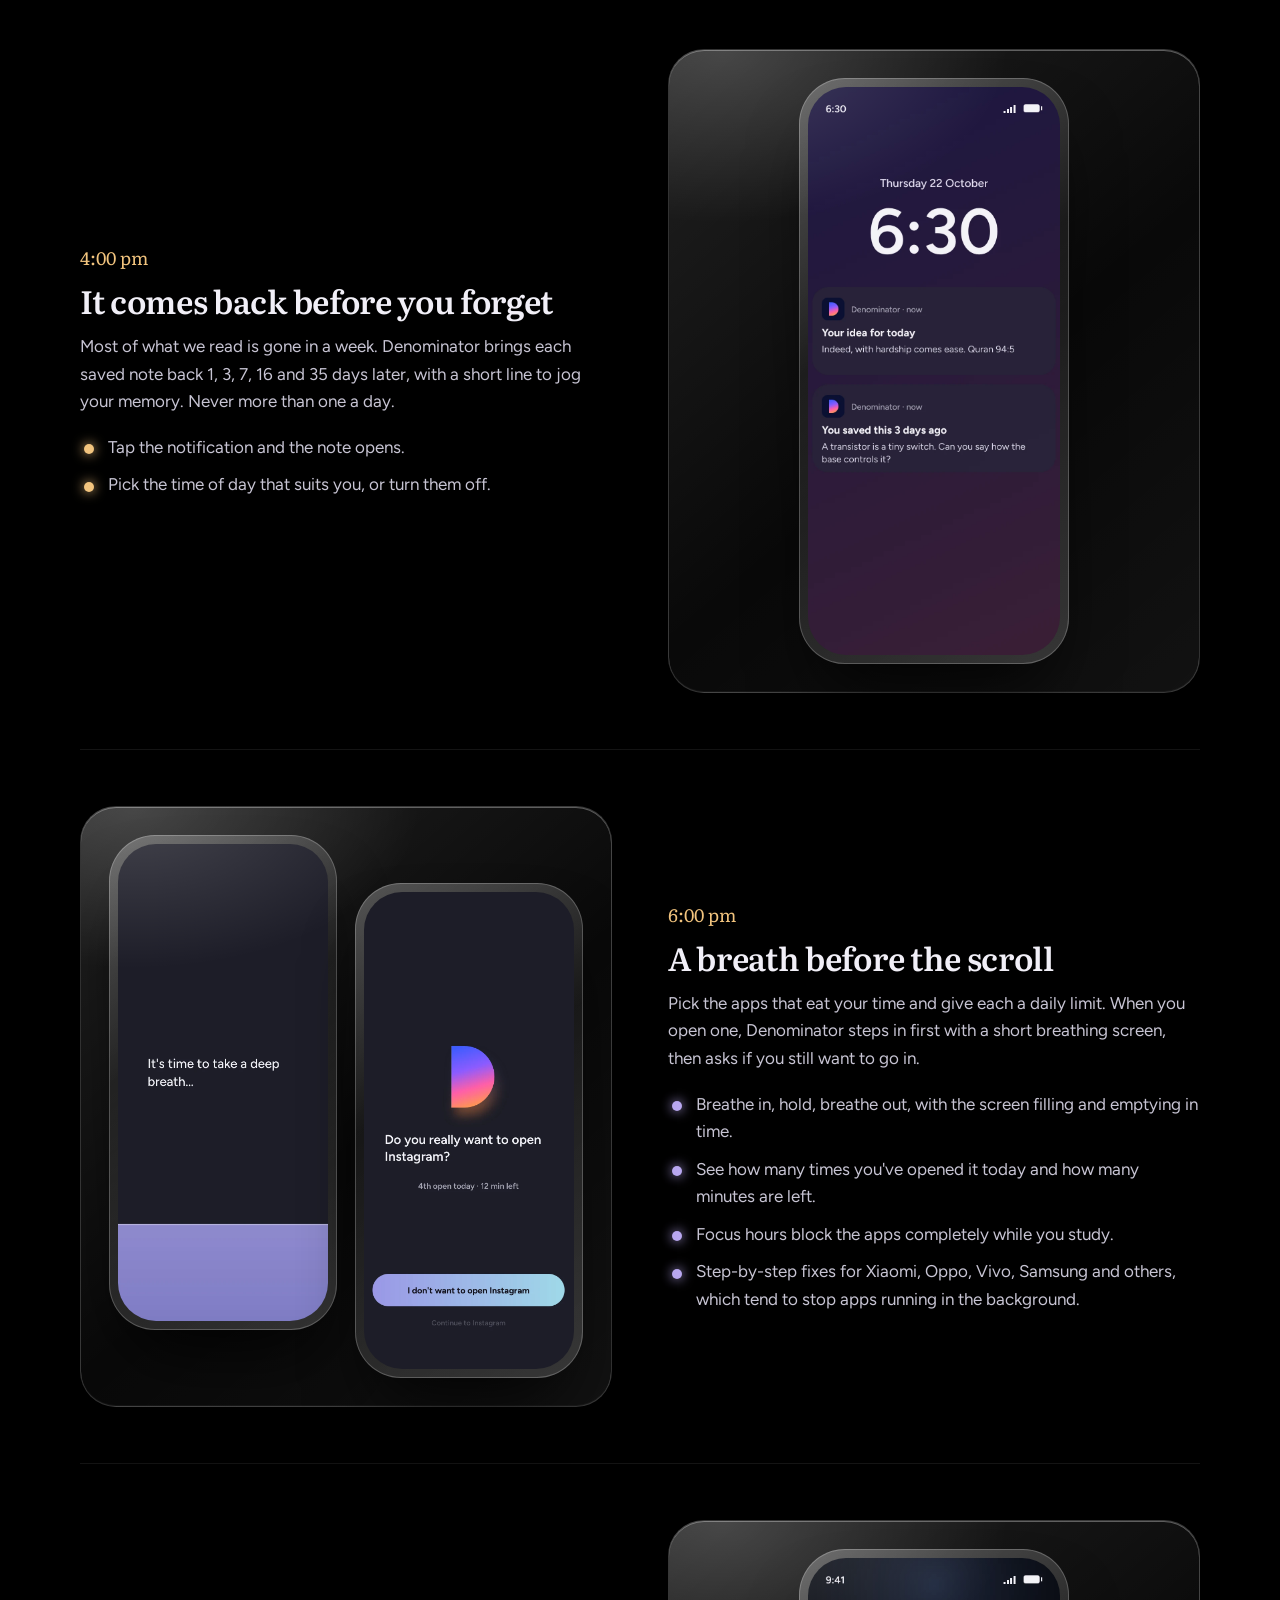
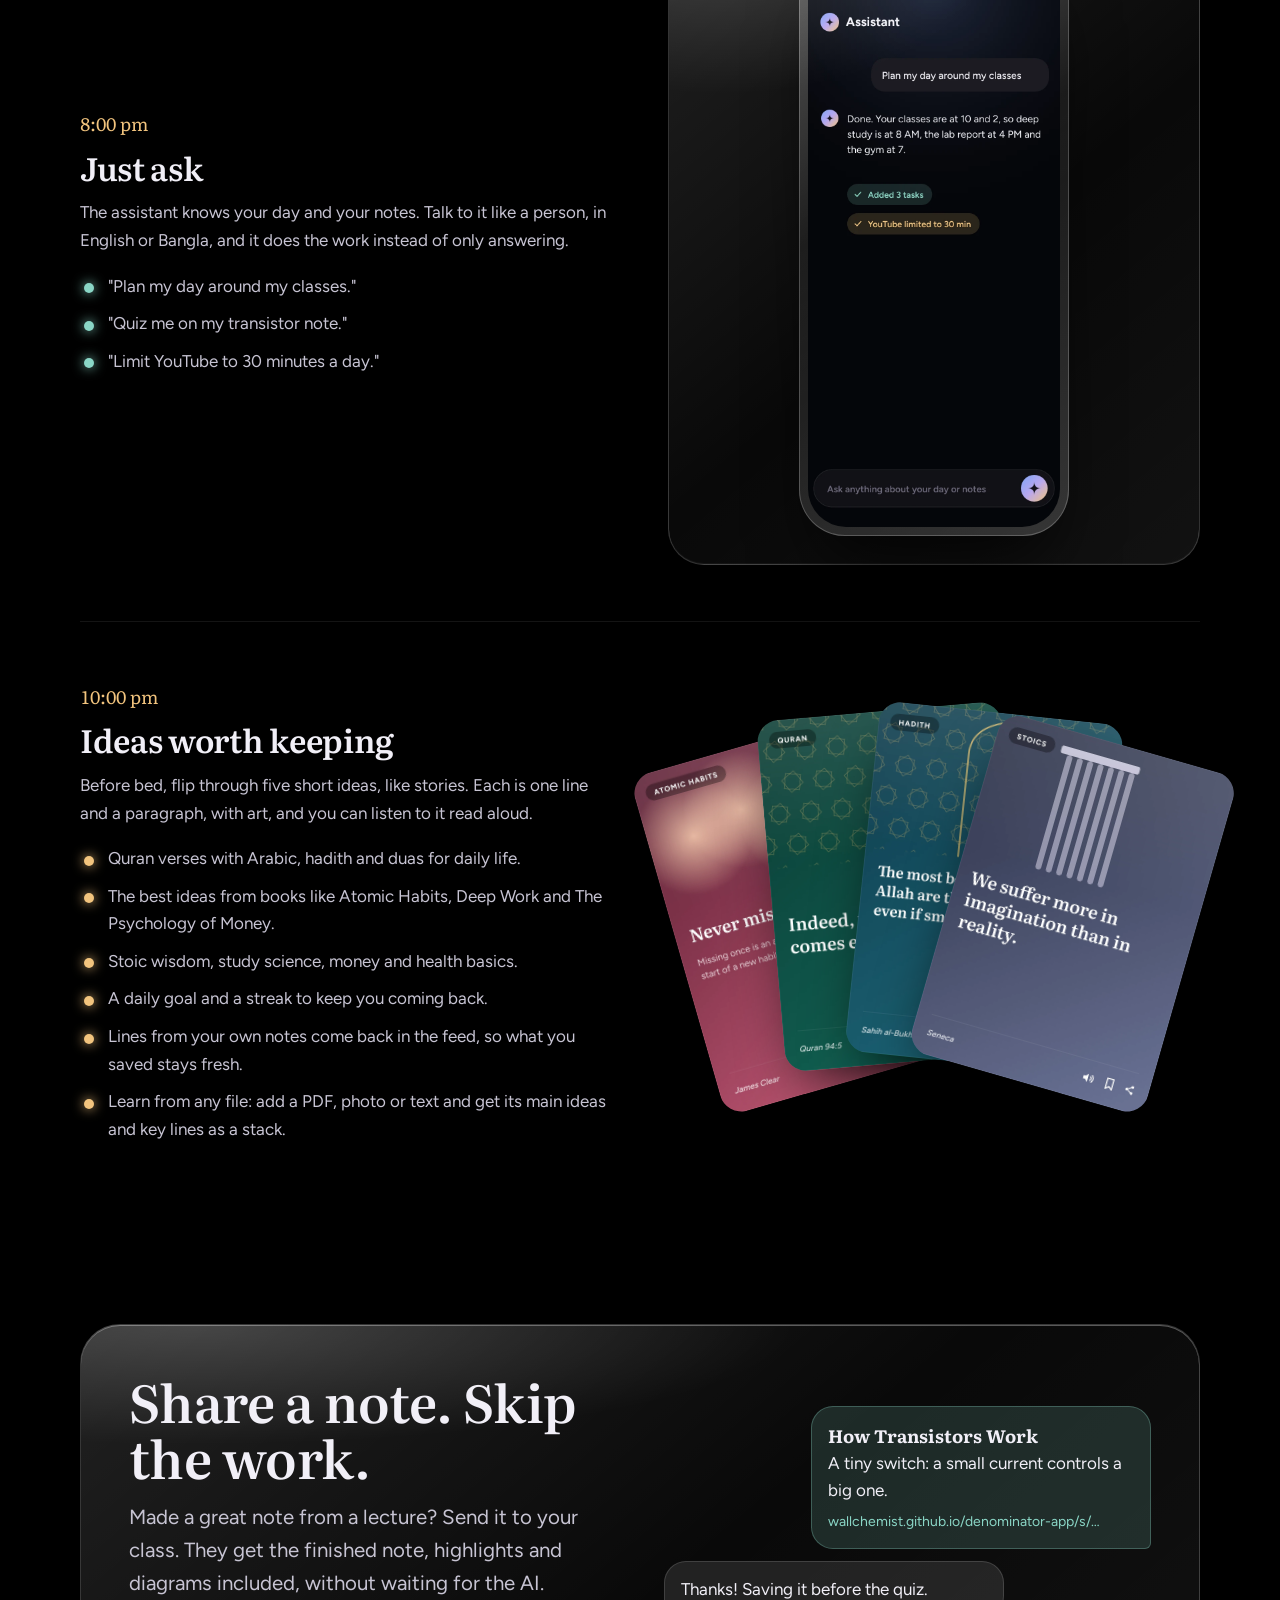
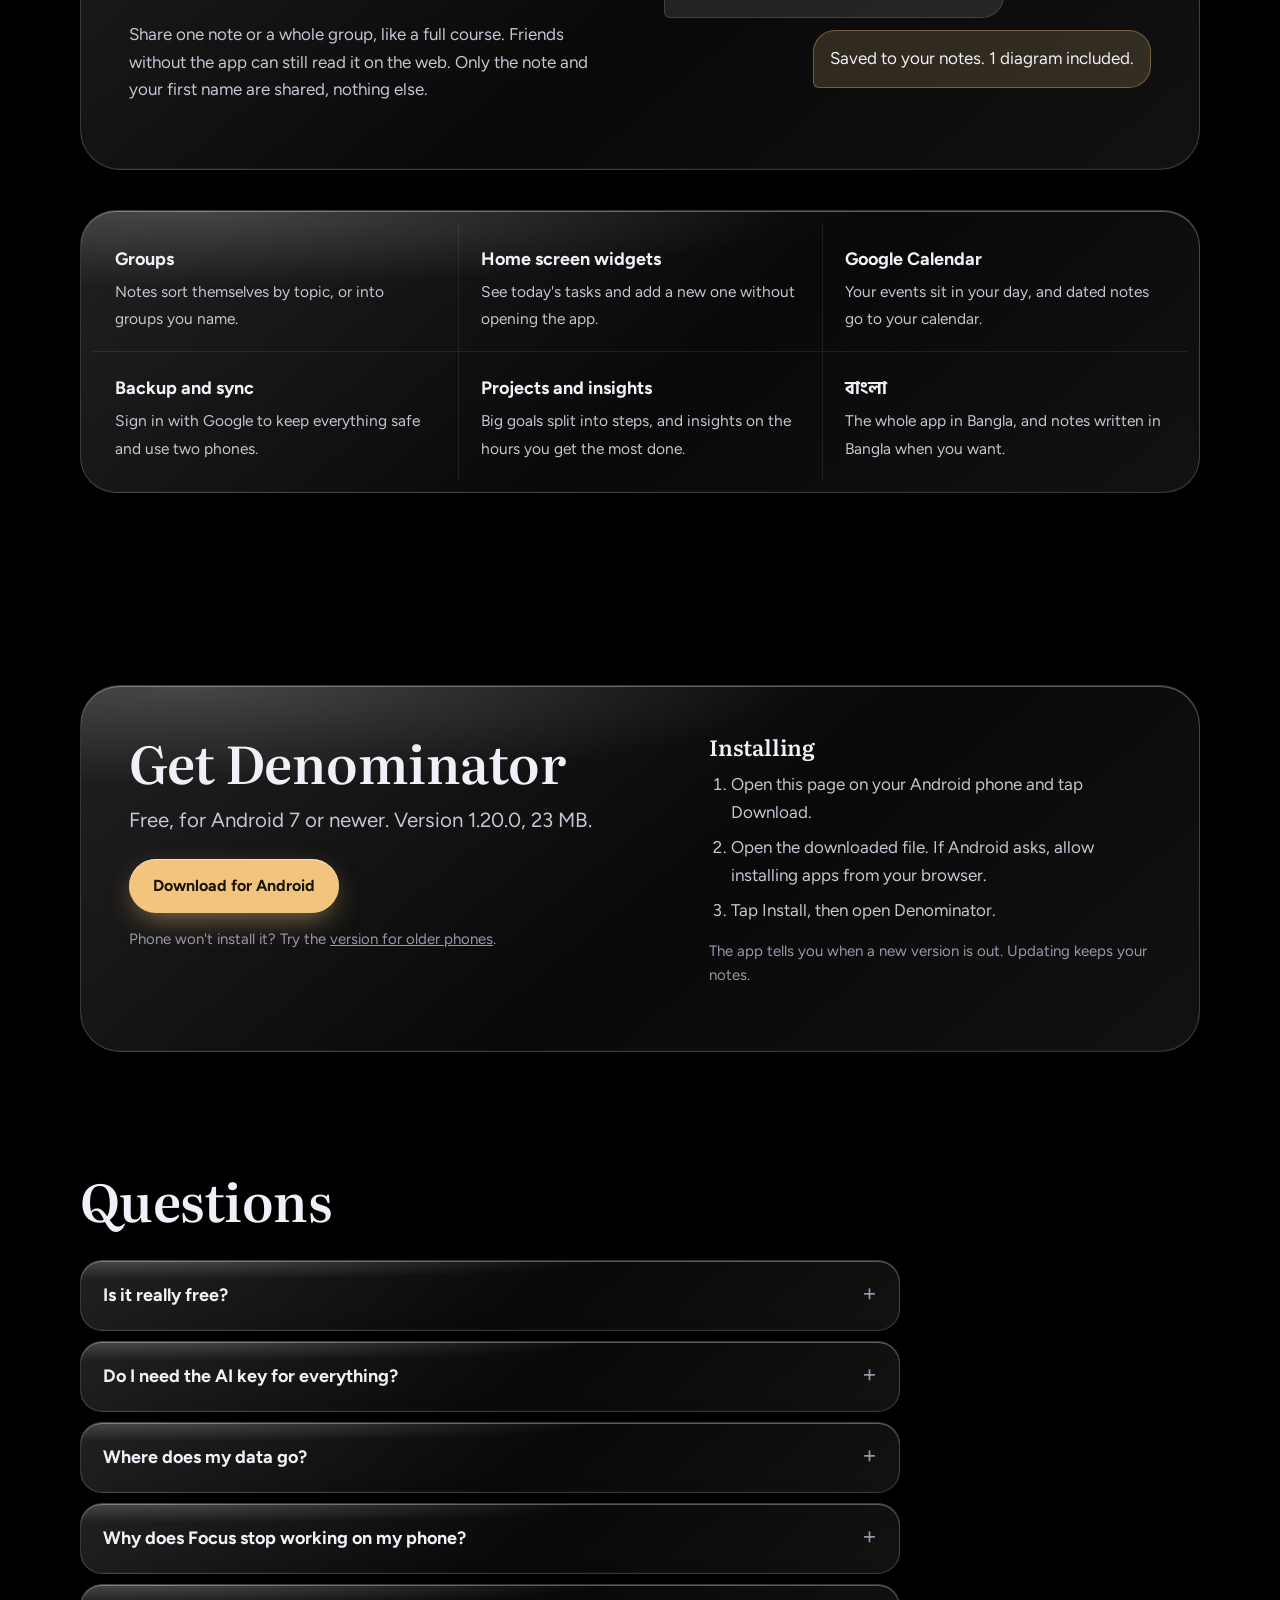
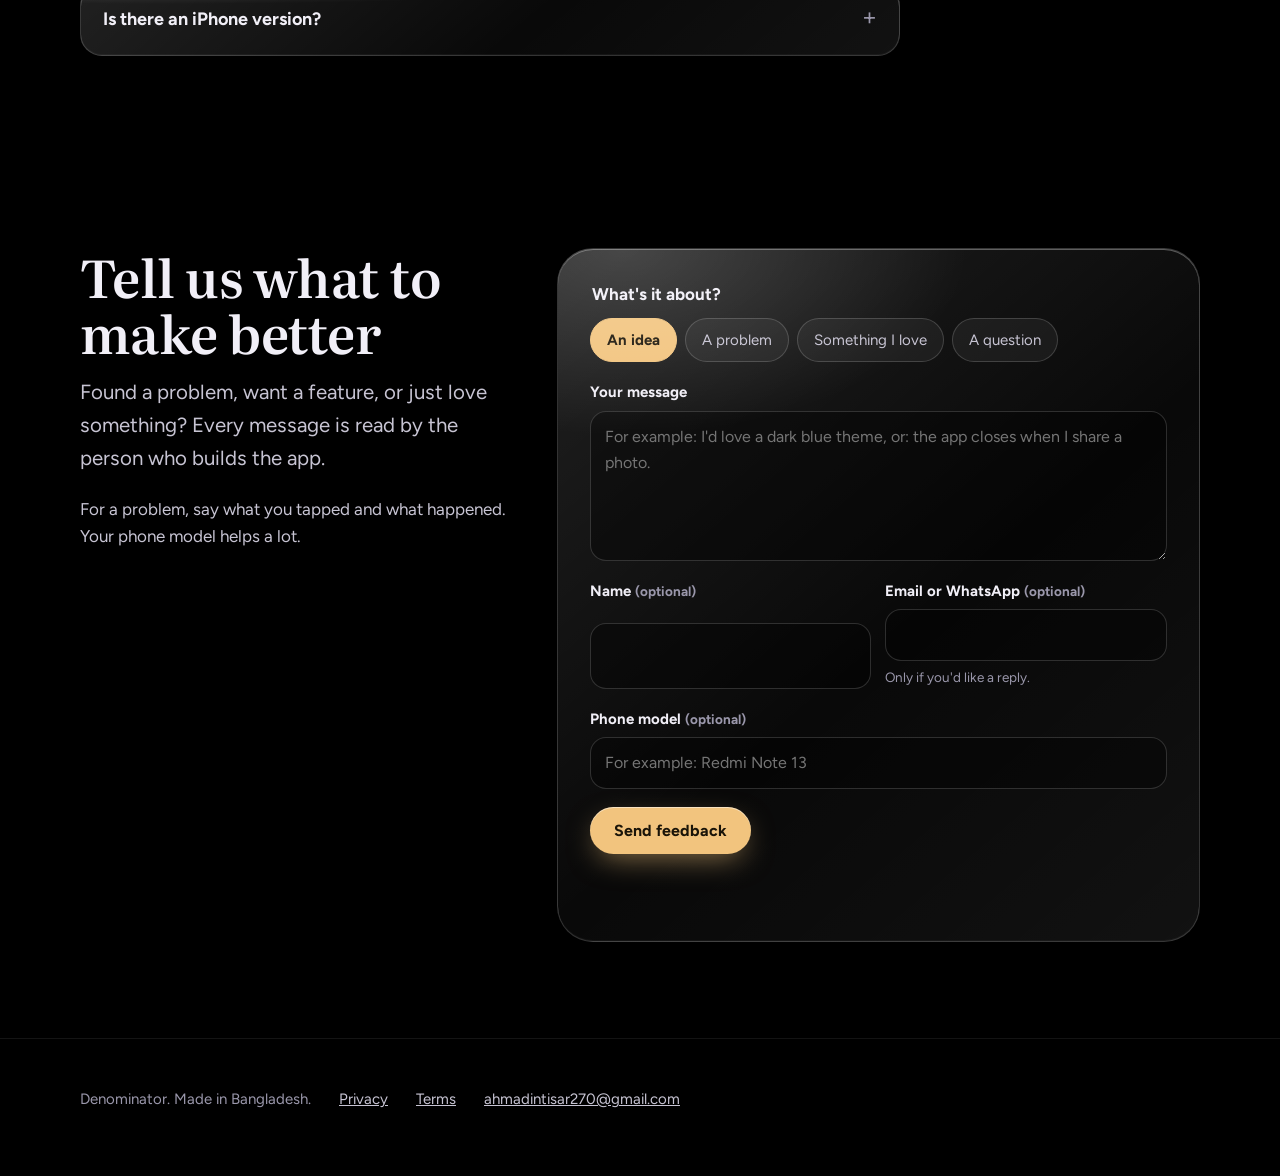
==== commit 6f2358b3: "Release 1.20.0: calmer tasks, Learn from files, liquid glass Every task can be ticked, with a soft f" ====
--- a/index.html
+++ b/index.html
@@ -197,6 +197,8 @@
               <li>The best ideas from books like Atomic Habits, Deep Work and The Psychology of Money.</li>
               <li>Stoic wisdom, study science, money and health basics.</li>
               <li>A daily goal and a streak to keep you coming back.</li>
+              <li>Lines from your own notes come back in the feed, so what you saved stays fresh.</li>
+              <li>Learn from any file: add a PDF, photo or text and get its main ideas and key lines as a stack.</li>
             </ul>
           </div>
           <div class="fan" aria-label="Four idea cards: a Quran verse, an Atomic Habits idea, a hadith and a Seneca quote.">
@@ -240,7 +242,7 @@
         <div class="get glass">
           <div>
             <h2>Get Denominator</h2>
-            <p class="lead" style="margin-top:14px">Free, for Android 7 or newer. Version 1.19.1, 23 MB.</p>
+            <p class="lead" style="margin-top:14px">Free, for Android 7 or newer. Version 1.20.0, 23 MB.</p>
             <div class="actions" style="margin-top:22px">
               <a class="btn btn-candle" href="download/Denominator.apk" download>Download for Android</a>
             </div>
